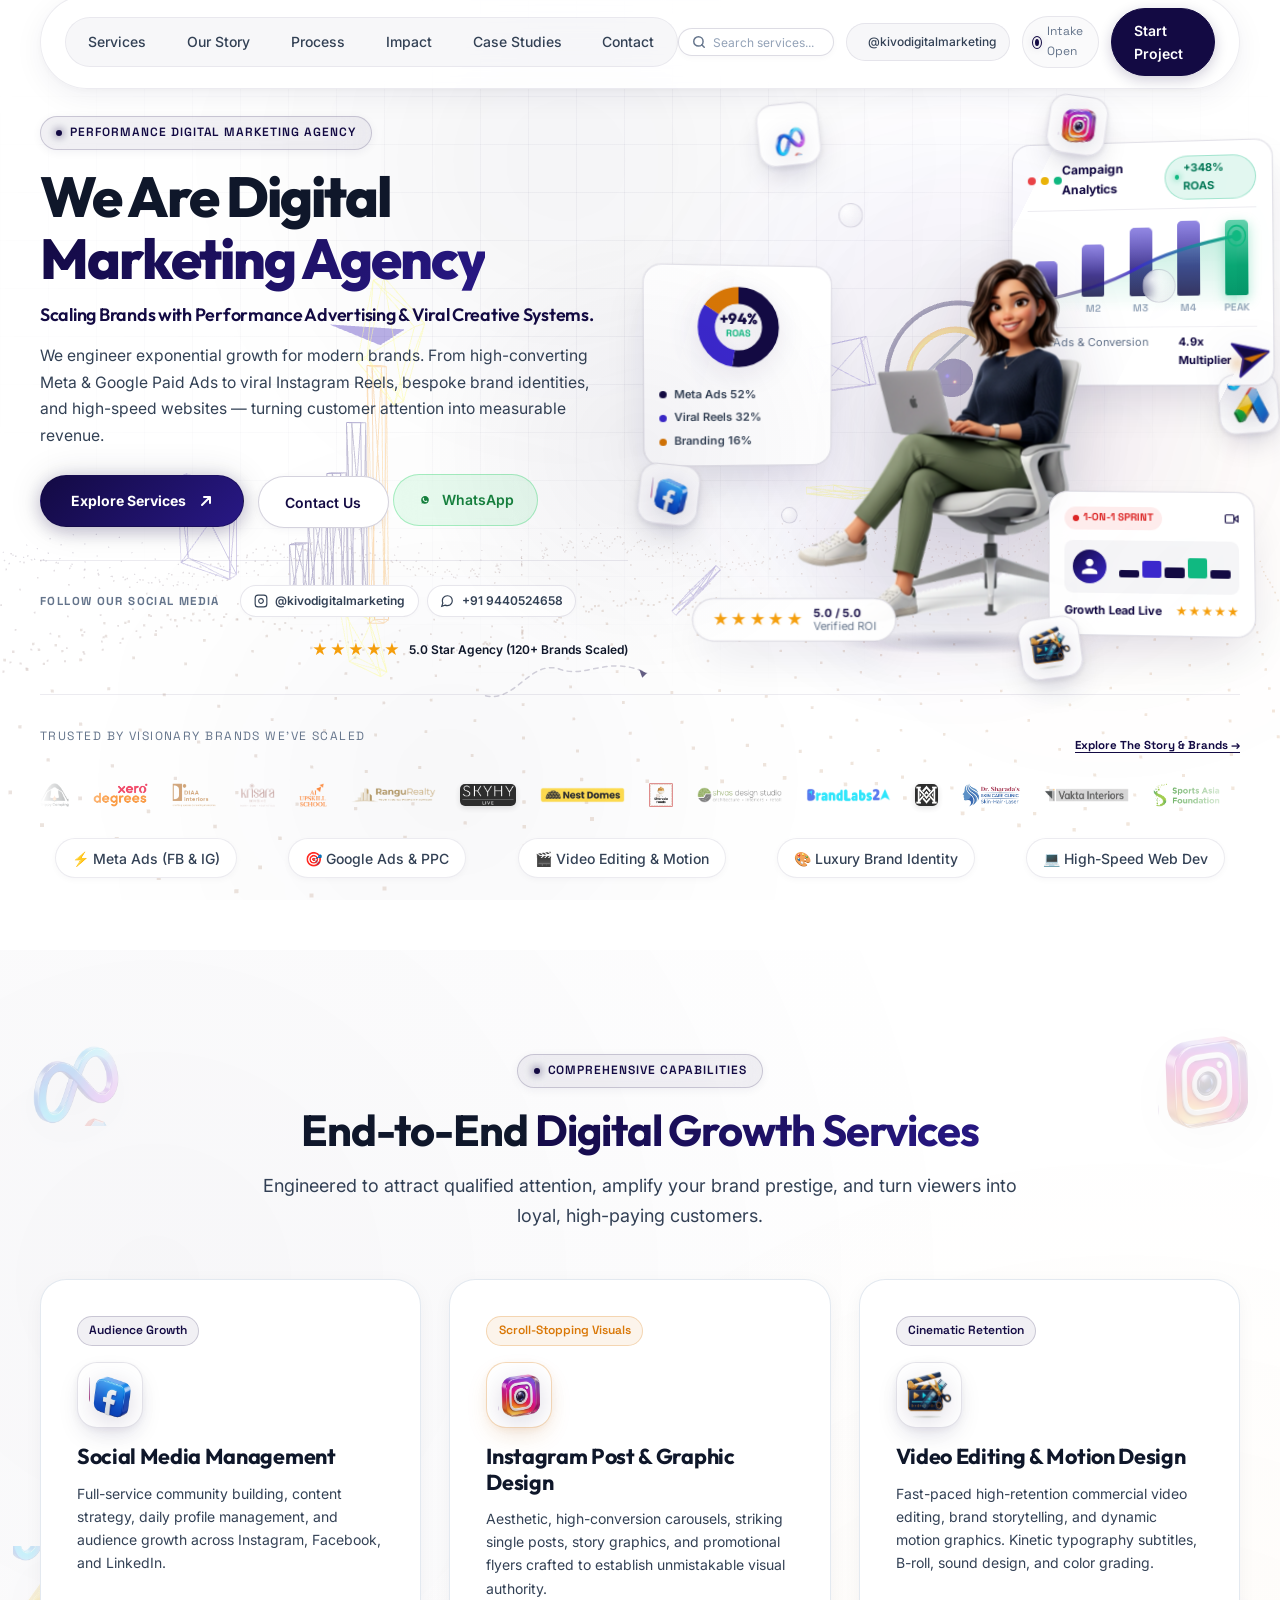
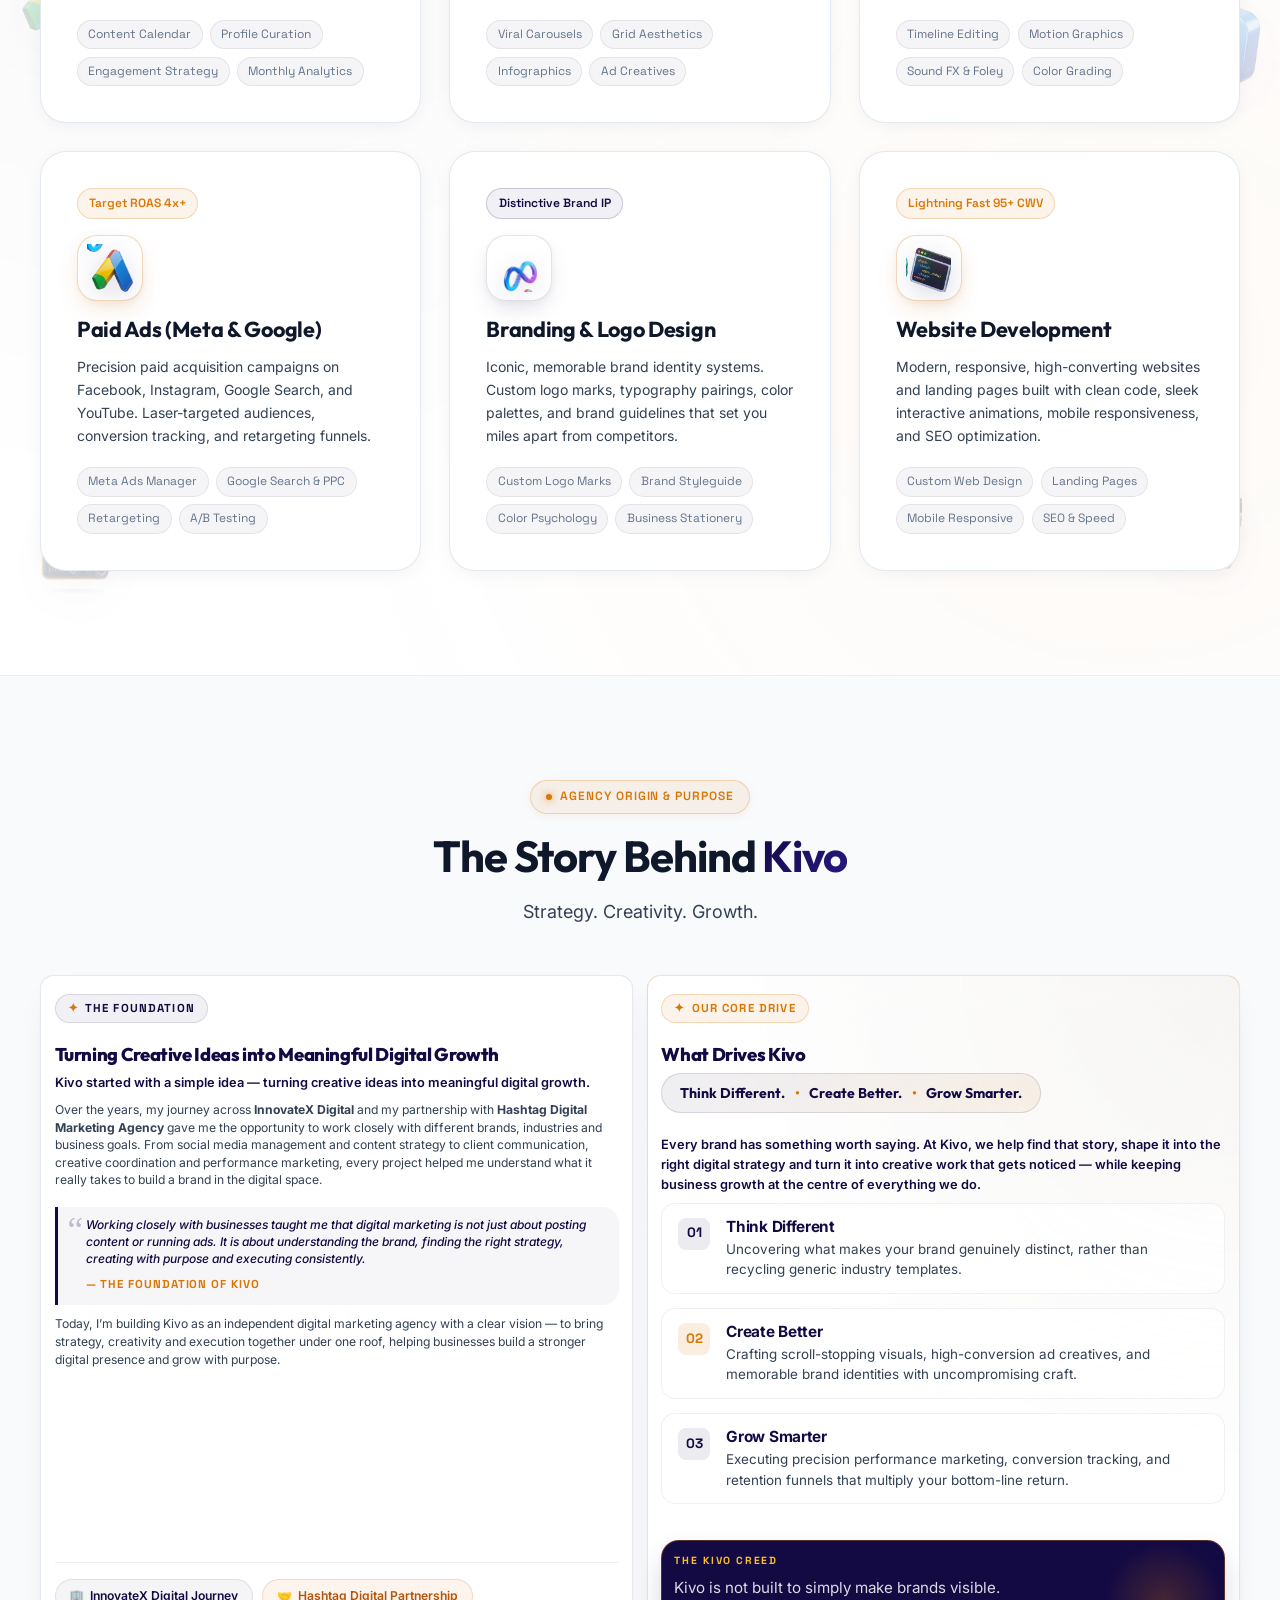
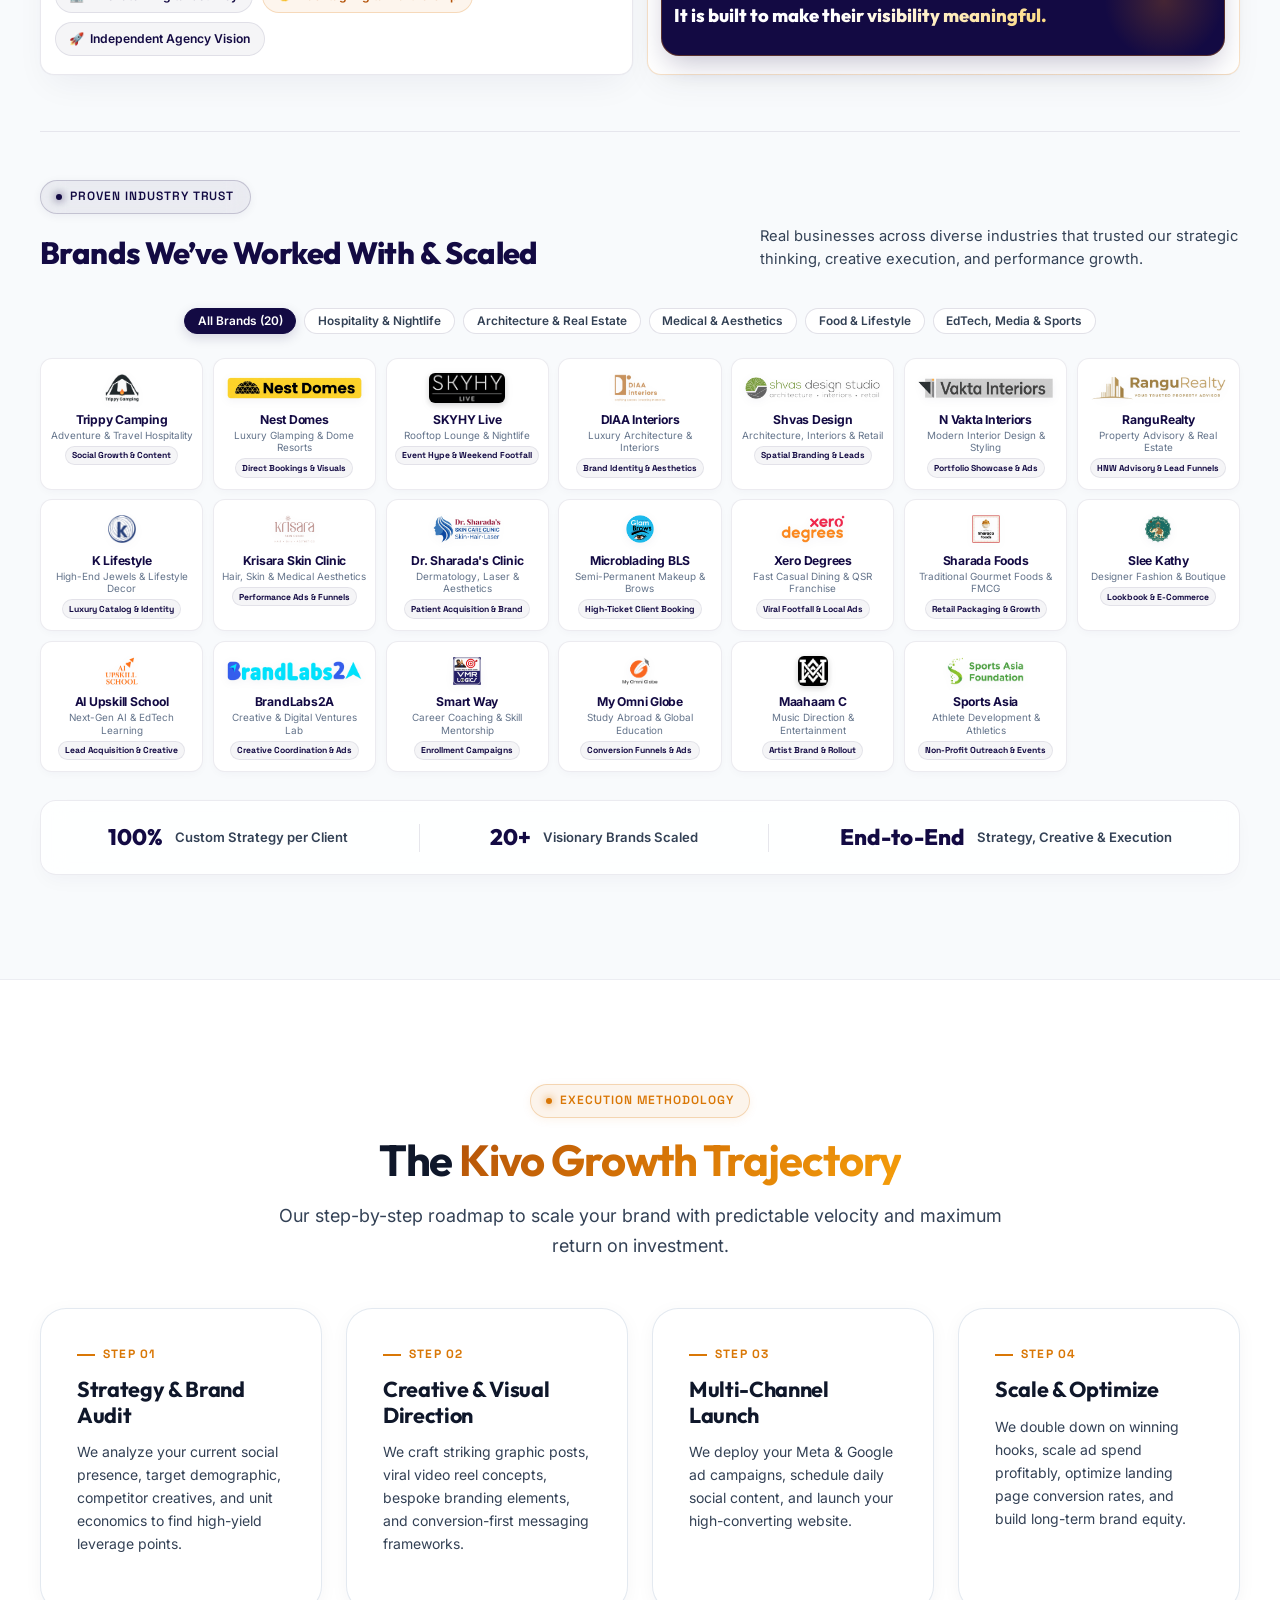
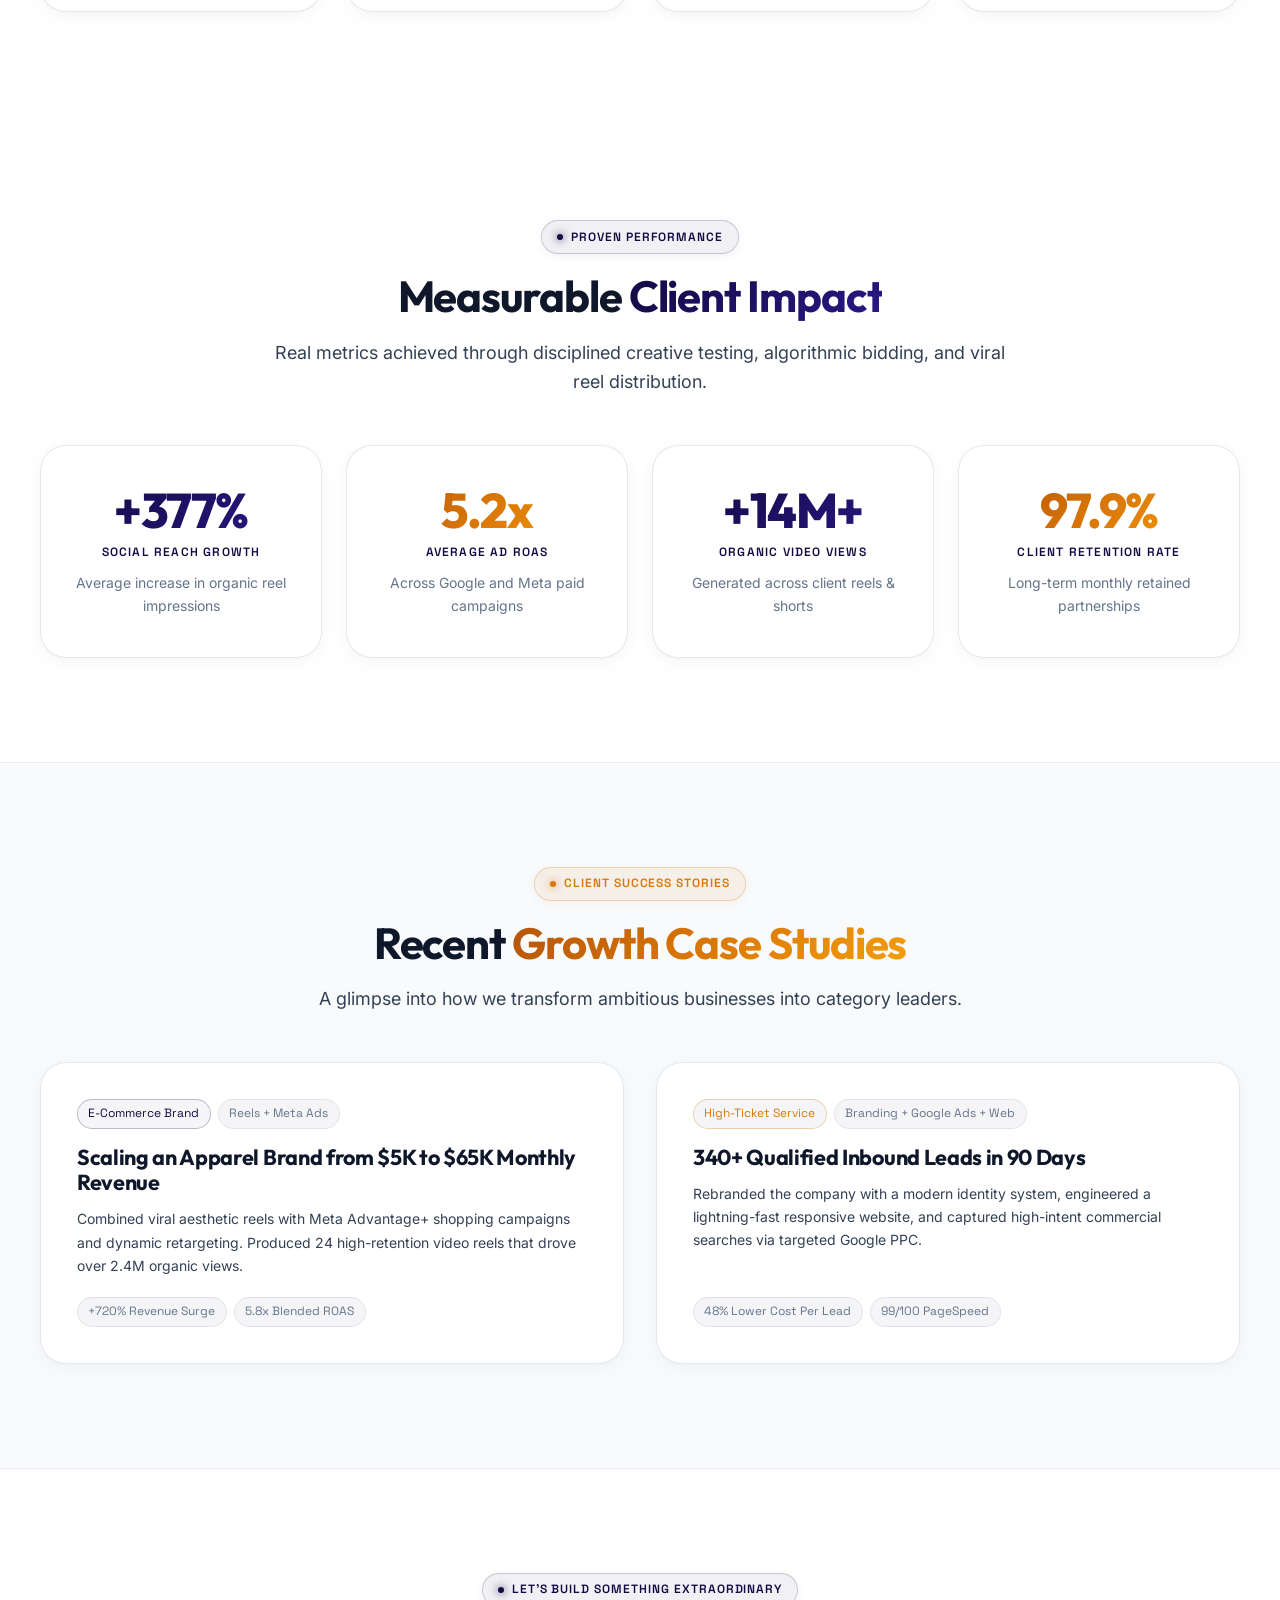
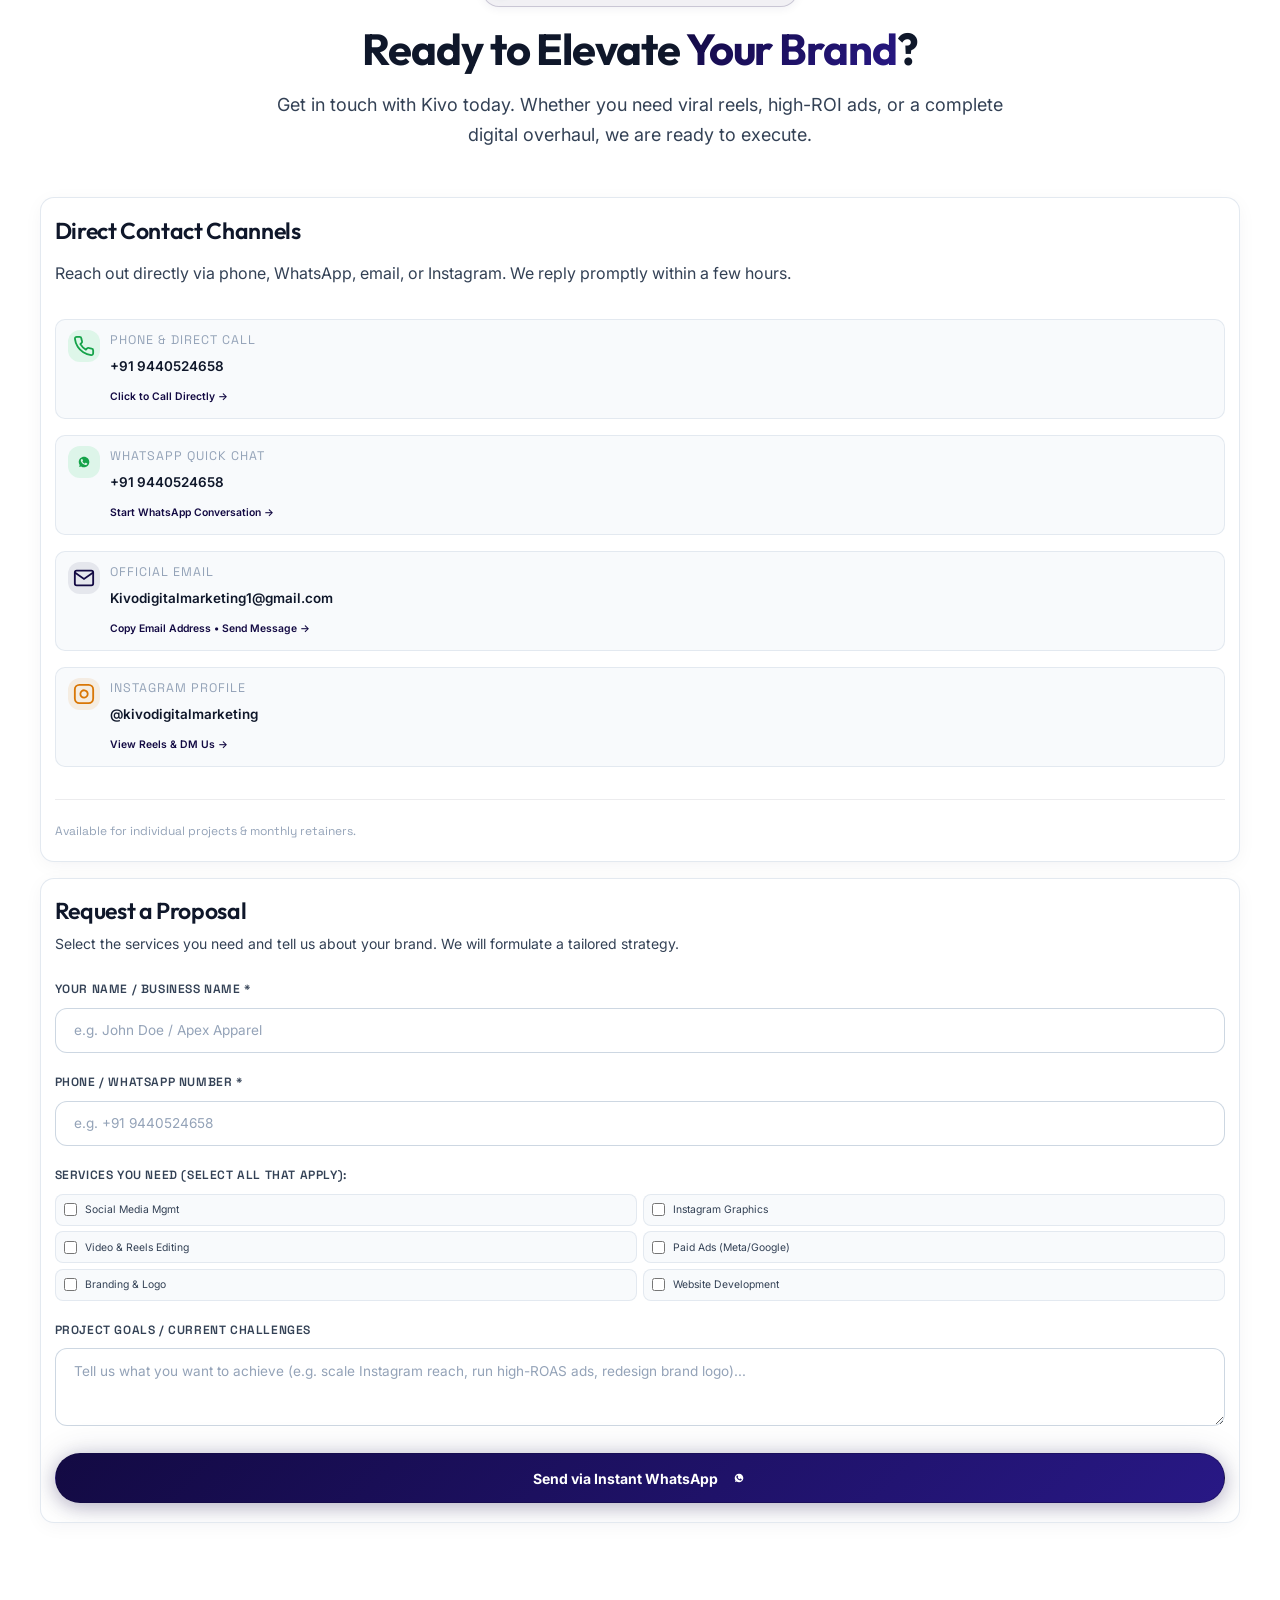
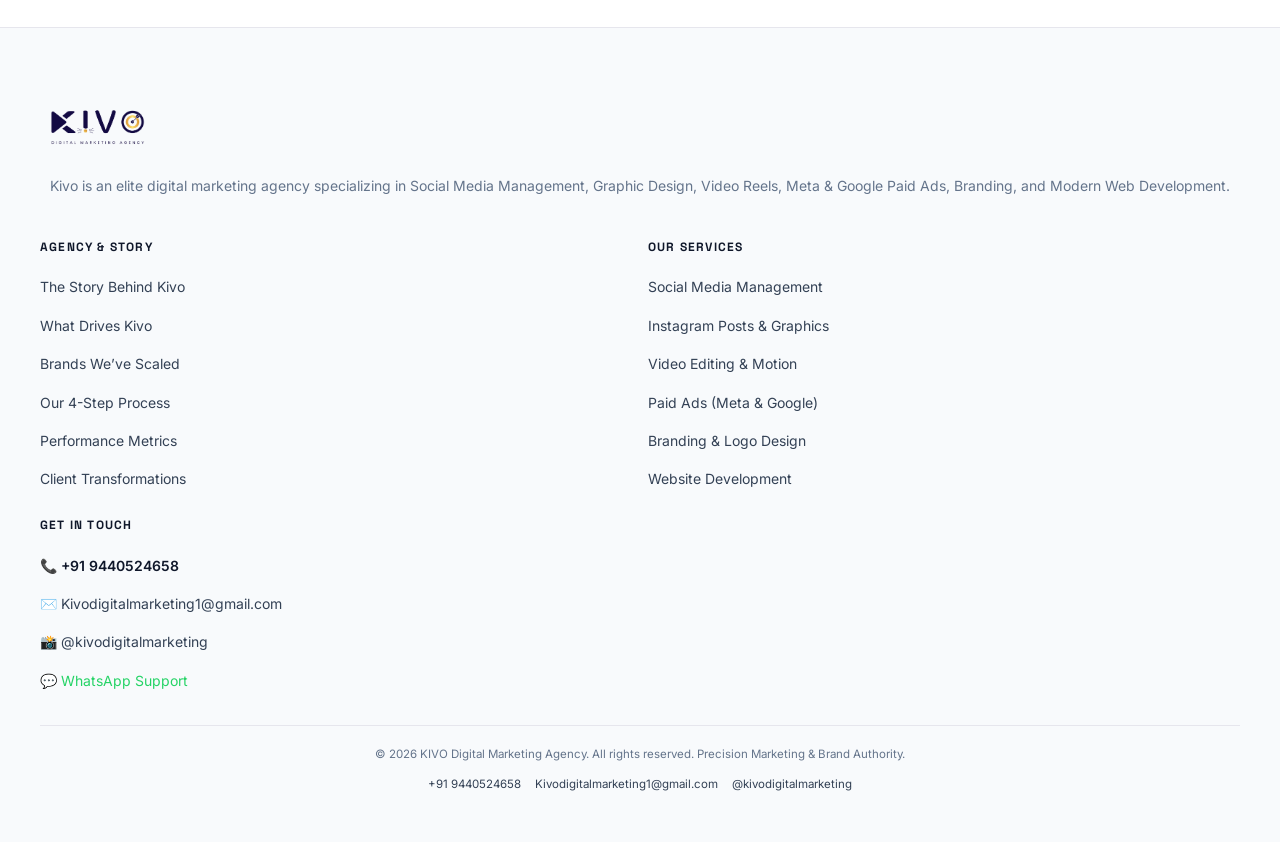
==== index.html @ 72c01d92 "Add files via upload" ====
<!DOCTYPE html>
<html lang="en">
<head>
  <meta charset="UTF-8">
  <meta name="viewport" content="width=device-width, initial-scale=1.0">
  <title>Kivo — Digital Marketing Agency | Paid Ads, Reels, Branding &amp; Web</title>
  
  <!-- SEO & Social Sharing -->
  <meta name="description" content="Kivo is a premier digital marketing agency specializing in Social Media Management, Instagram Posts & Graphic Design, Video Editing & Reels, Paid Ads (Meta & Google), Branding & Logo Design, and Website Development.">
  <meta name="theme-color" content="#ffffff">
  <meta property="og:title" content="Kivo — Digital Marketing Agency">
  <meta property="og:description" content="Scaling brands with viral reels, high-ROI paid ads, bespoke branding, and modern websites.">
  <meta property="og:type" content="website">

  <!-- Google Fonts Preconnect -->
  <link rel="preconnect" href="https://fonts.googleapis.com">
  <link rel="preconnect" href="https://fonts.gstatic.com" crossorigin>
  <link href="https://fonts.googleapis.com/css2?family=Inter:wght@300;400;500;600;700&family=Outfit:wght@500;600;700;800;900&family=Space+Grotesk:wght@500;600;700&display=swap" rel="stylesheet">

  <!-- Stylesheets with Cache Buster -->
  <link rel="stylesheet" href="css/style.css?v=4.0">

  <!-- Mobile Critical Responsive Alignment & Viewport Fit Rules -->
  <style id="mobile-perfect-overrides">
    @media (max-width: 768px) {
      /* 0. STRICT ROOT VIEWPORT FIT - ZERO HORIZONTAL SCROLL OR RIGHT-SIDE VOID */
      html, body {
        width: 100% !important;
        max-width: 100vw !important;
        overflow-x: hidden !important;
        position: relative !important;
        margin: 0 !important;
        padding: 0 !important;
      }

      *, *::before, *::after {
        box-sizing: border-box !important;
      }

      .container {
        width: 100% !important;
        max-width: 100% !important;
        padding-left: 1rem !important;
        padding-right: 1rem !important;
        margin-left: auto !important;
        margin-right: auto !important;
        box-sizing: border-box !important;
      }

      .three-canvas-container,
      .bg-ambient-layer {
        width: 100% !important;
        max-width: 100% !important;
        overflow: hidden !important;
      }

      /* Navigation Header Fit */
      .site-header {
        width: 100% !important;
        max-width: 100% !important;
        padding: 0 0.75rem !important;
      }

      .nav-wrapper {
        width: 100% !important;
        max-width: 100% !important;
      }

      /* 1. Global Section Spacing - Eliminates Long Empty Pages */
      .section-wrapper {
        padding: 2.25rem 0 !important;
        width: 100% !important;
        max-width: 100% !important;
        overflow: hidden !important;
      }
      
      .section-header {
        margin-bottom: 1.25rem !important;
        text-align: center !important;
      }
      
      .section-title {
        font-size: clamp(1.45rem, 5.5vw, 1.85rem) !important;
        line-height: 1.25 !important;
        margin-bottom: 0.35rem !important;
      }
      
      .section-subtitle {
        font-size: 0.82rem !important;
        line-height: 1.45 !important;
        margin-bottom: 0 !important;
      }

      .badge-eyebrow {
        font-size: 0.65rem !important;
        padding: 0.22rem 0.65rem !important;
        margin-bottom: 0.45rem !important;
      }

      /* 2. Hero Section: Symmetrical Centered Alignment */
      .hero-section {
        min-height: auto !important;
        padding: 4.5rem 0 1rem !important;
        width: 100% !important;
        max-width: 100% !important;
        overflow: hidden !important;
      }

      .hero-split-grid {
        grid-template-columns: 1fr !important;
        gap: 0.85rem !important;
        width: 100% !important;
        max-width: 100% !important;
        margin-bottom: 0.65rem !important;
      }

      .hero-content-col {
        text-align: center !important;
        width: 100% !important;
        max-width: 100% !important;
      }

      .hero-title {
        font-size: clamp(1.75rem, 6.2vw, 2.15rem) !important;
        line-height: 1.15 !important;
        margin-bottom: 0.35rem !important;
      }

      .hero-tagline-accent {
        font-size: 0.92rem !important;
        line-height: 1.3 !important;
        margin-bottom: 0.45rem !important;
      }

      .hero-description {
        font-size: 0.8rem !important;
        line-height: 1.45 !important;
        margin: 0 auto 0.85rem !important;
        max-width: 320px !important;
      }

      .hero-cta-group {
        display: flex !important;
        flex-direction: column !important;
        align-items: center !important;
        gap: 0.4rem !important;
        margin-bottom: 0.75rem !important;
        width: 100% !important;
      }

      .btn-primary-luxury {
        width: 100% !important;
        max-width: 275px !important;
        justify-content: center !important;
        padding: 0.65rem 1.1rem !important;
        font-size: 0.8rem !important;
      }

      .hero-cta-group-sub {
        display: flex !important;
        gap: 0.35rem !important;
        width: 100% !important;
        max-width: 275px !important;
        justify-content: center !important;
      }

      .btn-secondary-luxury,
      .btn-whatsapp-pill {
        flex: 1 !important;
        padding: 0.58rem 0.65rem !important;
        font-size: 0.74rem !important;
        justify-content: center !important;
      }

      .hero-social-ticker {
        padding-top: 0.45rem !important;
        gap: 0.35rem !important;
        justify-content: center !important;
        width: 100% !important;
      }

      .ticker-links {
        justify-content: center !important;
        flex-wrap: wrap !important;
        gap: 0.3rem !important;
        width: 100% !important;
      }

      .social-chip {
        padding: 0.2rem 0.55rem !important;
        font-size: 0.66rem !important;
      }

      .ticker-rating {
        margin-left: 0 !important;
        font-size: 0.68rem !important;
        justify-content: center !important;
        width: 100% !important;
      }

      /* 3. HERO VISUAL STAGE: GRAPHS & RATIOS BEAUTIFULLY ACTIVE WITH FACE 100% VISIBLE */
      .hero-visual-col {
        min-height: 380px !important;
        height: 380px !important;
        width: 100% !important;
        max-width: 100% !important;
        position: relative !important;
        display: flex !important;
        align-items: center !important;
        justify-content: center !important;
        overflow: hidden !important; /* Strictly prevents horizontal scroll or overflow */
      }

      .hero-3d-card-stack {
        height: 380px !important;
        width: 100% !important;
        max-width: 345px !important;
        margin: 0 auto !important;
        position: relative !important;
        overflow: hidden !important;
      }

      .stage-ambient-glow {
        inset: 0 !important;
        max-width: 100% !important;
      }

      /* Female Marketer: Front & Center, Elevated z-index, 100% Clear Face & Eyes */
      .marketer-character {
        position: absolute !important;
        bottom: 0px !important;
        left: 50% !important;
        transform: translateX(-50%) !important;
        width: 195px !important;
        max-width: 78% !important;
        z-index: 12 !important;
        display: flex !important;
        flex-direction: column !important;
        align-items: center !important;
        pointer-events: none !important;
      }

      .marketer-img {
        width: 100% !important;
        height: auto !important;
        max-height: 320px !important;
        object-fit: contain !important;
        position: relative !important;
        z-index: 12 !important;
        filter: drop-shadow(0 12px 24px rgba(19, 10, 67, 0.2)) !important;
      }

      .marketer-shadow {
        width: 155px !important;
        height: 16px !important;
        margin-top: -6px !important;
      }

      /* GRAPH RATIO ELEMENT 1: Floating Donut / Pie Chart Widget (Upper-Left above laptop) */
      .floating-pie-widget {
        display: block !important;
        position: absolute !important;
        top: 15px !important;
        left: 2px !important;
        width: 115px !important;
        max-width: 42% !important;
        padding: 0.35rem 0.45rem !important;
        border-radius: 10px !important;
        background: rgba(255, 255, 255, 0.96) !important;
        backdrop-filter: blur(14px) !important;
        -webkit-backdrop-filter: blur(14px) !important;
        border: 1px solid rgba(19, 10, 67, 0.12) !important;
        box-shadow: 0 6px 18px -4px rgba(19, 10, 67, 0.12) !important;
        z-index: 8 !important;
        transform: none !important;
        animation: floatMobilePie 5s ease-in-out infinite 0.8s !important;
      }

      @keyframes floatMobilePie {
        0%, 100% { transform: translateY(0); }
        50% { transform: translateY(-3px); }
      }

      .pie-chart-3d-wrapper {
        width: 48px !important;
        height: 48px !important;
        margin: 0 auto 0.25rem !important;
      }

      .pie-pct {
        font-size: 0.68rem !important;
        font-weight: 800 !important;
      }

      .pie-sub {
        font-size: 0.46rem !important;
        font-weight: 700 !important;
      }

      .pie-legend {
        gap: 0.18rem !important;
        font-size: 0.52rem !important;
      }

      .legend-item {
        gap: 0.25rem !important;
        white-space: nowrap !important;
      }

      .legend-dot {
        width: 4.5px !important;
        height: 4.5px !important;
        flex-shrink: 0 !important;
      }

      /* GRAPH RATIO ELEMENT 2: Campaign Analytics Bar Graph & Trendline (Upper-Right above chair) */
      .analytics-dashboard-window {
        display: block !important;
        position: absolute !important;
        top: 8px !important;
        right: 2px !important;
        width: 136px !important;
        max-width: 48% !important;
        padding: 0.35rem 0.45rem !important;
        border-radius: 10px !important;
        background: rgba(255, 255, 255, 0.96) !important;
        backdrop-filter: blur(14px) !important;
        -webkit-backdrop-filter: blur(14px) !important;
        border: 1px solid rgba(19, 10, 67, 0.12) !important;
        box-shadow: 0 6px 18px -4px rgba(19, 10, 67, 0.12) !important;
        z-index: 8 !important;
        transform: none !important;
        animation: floatMobileDashboard 5s ease-in-out infinite !important;
      }

      @keyframes floatMobileDashboard {
        0%, 100% { transform: translateY(0); }
        50% { transform: translateY(-3px); }
      }

      .dashboard-window-header {
        margin-bottom: 0.3rem !important;
        padding-bottom: 0.2rem !important;
      }

      .window-traffic-dots {
        gap: 3px !important;
      }

      .traffic-dot {
        width: 4.5px !important;
        height: 4.5px !important;
      }

      .dashboard-window-title {
        font-size: 0.58rem !important;
        font-weight: 700 !important;
      }

      .dashboard-live-pill {
        padding: 0.08rem 0.3rem !important;
        font-size: 0.5rem !important;
        gap: 2.5px !important;
      }

      .live-pulse-dot {
        width: 3.5px !important;
        height: 3.5px !important;
      }

      .dashboard-window-body {
        height: 44px !important;
        margin-bottom: 0.2rem !important;
      }

      .growth-trend-svg {
        width: 100% !important;
        height: 100% !important;
      }

      .dashboard-bars-row {
        padding: 0 0.2rem !important;
      }

      .metric-bar-col {
        width: 14px !important;
      }

      .bar-fill {
        border-radius: 3px 3px 1px 1px !important;
      }

      .bar-month {
        font-size: 0.48rem !important;
        margin-top: 2px !important;
      }

      .dashboard-footer-metric {
        font-size: 0.55rem !important;
        padding-top: 0.25rem !important;
      }

      .dashboard-footer-metric .metric-label {
        font-size: 0.52rem !important;
      }

      .dashboard-footer-metric .metric-val {
        font-size: 0.58rem !important;
        font-weight: 700 !important;
      }

      /* GRAPH RATIO ELEMENT 3: 1-on-1 Strategy Sprint Video Call Card (Bottom-Right) */
      .video-call-card {
        display: block !important;
        position: absolute !important;
        bottom: 8px !important;
        right: 2px !important;
        width: 122px !important;
        max-width: 44% !important;
        padding: 0.35rem 0.45rem !important;
        border-radius: 10px !important;
        background: rgba(255, 255, 255, 0.96) !important;
        backdrop-filter: blur(14px) !important;
        -webkit-backdrop-filter: blur(14px) !important;
        border: 1px solid rgba(19, 10, 67, 0.12) !important;
        box-shadow: 0 6px 18px -4px rgba(19, 10, 67, 0.12) !important;
        z-index: 14 !important;
        transform: none !important;
        animation: floatMobileVideo 4.5s ease-in-out infinite 1.2s !important;
      }

      @keyframes floatMobileVideo {
        0%, 100% { transform: translateY(0); }
        50% { transform: translateY(-2.5px); }
      }

      .video-call-top {
        margin-bottom: 0.25rem !important;
      }

      .video-live-badge {
        padding: 0.08rem 0.3rem !important;
        font-size: 0.48rem !important;
      }

      .video-cam-icon svg {
        width: 9px !important;
        height: 9px !important;
      }

      .video-avatar-area {
        gap: 0.3rem !important;
        margin-bottom: 0.25rem !important;
      }

      .video-avatar-ring {
        width: 22px !important;
        height: 22px !important;
      }

      .video-avatar-img svg {
        width: 12px !important;
        height: 12px !important;
      }

      .audio-equalizer-bars {
        height: 13px !important;
        gap: 1.5px !important;
      }

      .eq-bar {
        width: 2px !important;
      }

      .video-call-footer {
        padding-top: 0.2rem !important;
      }

      .video-director-name {
        font-size: 0.5rem !important;
        font-weight: 700 !important;
      }

      .video-rating {
        font-size: 0.48rem !important;
      }

      /* GRAPH RATIO ELEMENT 4: Floating 5-Star Social Proof Review Pill (Bottom-Left) */
      .rating-stars-pill {
        display: flex !important;
        position: absolute !important;
        bottom: 8px !important;
        left: 2px !important;
        width: auto !important;
        max-width: 48% !important;
        padding: 0.28rem 0.48rem !important;
        border-radius: 999px !important;
        background: rgba(255, 255, 255, 0.96) !important;
        backdrop-filter: blur(14px) !important;
        -webkit-backdrop-filter: blur(14px) !important;
        border: 1px solid rgba(19, 10, 67, 0.12) !important;
        box-shadow: 0 6px 18px -4px rgba(19, 10, 67, 0.12) !important;
        z-index: 14 !important;
        transform: none !important;
        gap: 0.3rem !important;
        animation: floatMobileStars 4.5s ease-in-out infinite 0.4s !important;
      }

      @keyframes floatMobileStars {
        0%, 100% { transform: translateY(0); }
        50% { transform: translateY(-3px); }
      }

      .stars-cluster {
        gap: 1px !important;
      }

      .star-icon {
        font-size: 0.72rem !important;
      }

      .rating-text {
        font-size: 0.55rem !important;
        line-height: 1.1 !important;
      }

      .rating-text strong {
        font-size: 0.6rem !important;
      }

      /* Hide unused dummy and bleed elements */
      .hero-mobile-badge-roi,
      .hero-mobile-badge-growth,
      .paper-plane-flight,
      .hero-curled-arrow-wrapper,
      .bubble-particle,
      .cursor-spotlight {
        display: none !important;
      }

      /* Floating 3D Corner Icons kept strictly inside the stage width */
      .hero-3d-service-icon.icon-meta {
        top: 6px !important;
        left: 4px !important;
        transform: scale(0.6) !important;
        z-index: 5 !important;
      }

      .hero-3d-service-icon.icon-instagram {
        top: 6px !important;
        right: 4px !important;
        transform: scale(0.6) !important;
        z-index: 5 !important;
      }

      .hero-3d-service-icon.icon-google {
        top: 170px !important;
        right: 2px !important;
        transform: scale(0.55) !important;
        z-index: 5 !important;
      }

      .hero-3d-service-icon.icon-facebook {
        top: 155px !important;
        left: 2px !important;
        transform: scale(0.55) !important;
        z-index: 5 !important;
      }

      .hero-3d-service-icon.icon-editing {
        display: none !important;
      }

      /* Hero Proof & Client Logos Row Fit */
      .hero-proof {
        width: 100% !important;
        max-width: 100% !important;
        box-sizing: border-box !important;
      }

      .hero-proof-header {
        flex-direction: column !important;
        align-items: center !important;
        text-align: center !important;
        gap: 0.35rem !important;
      }

      .hero-logos-marquee-wrapper {
        padding: 0.15rem 0 !important;
        margin-top: 0.35rem !important;
        width: 100% !important;
        max-width: 100% !important;
      }

      .hero-logos-marquee-track {
        gap: 0.75rem !important;
        animation-duration: 28s !important;
      }

      .hero-client-logo-item {
        height: 20px !important;
      }

      .hero-client-logo-item img {
        max-width: 58px !important;
        max-height: 16px !important;
        height: auto !important;
        object-fit: contain !important;
      }

      .hero-client-logo-item img.monogram-badge,
      .hero-client-logo-item img.dark-badge {
        border-radius: 3px !important;
        max-height: 15px !important;
      }

      .hero-logos-grid {
        display: flex !important;
        flex-wrap: wrap !important;
        justify-content: center !important;
        align-items: center !important;
        gap: 0.35rem !important;
        width: 100% !important;
        max-width: 100% !important;
      }

      .channel-proof-pill {
        font-size: 0.65rem !important;
        padding: 0.25rem 0.55rem !important;
      }

      /* 4. SERVICES SECTION: SMALL & TOGETHER (2-COLUMN COMPACT GRID) */
      #services .cards-grid-3 {
        display: grid !important;
        grid-template-columns: repeat(2, 1fr) !important;
        gap: 0.55rem !important;
        width: 100% !important;
        box-sizing: border-box !important;
      }

      #services .glass-card {
        padding: 0.75rem 0.6rem !important;
        border-radius: 14px !important;
        display: flex !important;
        flex-direction: column !important;
        justify-content: space-between !important;
        box-shadow: 0 3px 12px rgba(19, 10, 67, 0.04) !important;
        border: 1px solid rgba(19, 10, 67, 0.08) !important;
        width: 100% !important;
        box-sizing: border-box !important;
      }

      #services .service-metric-badge {
        font-size: 0.58rem !important;
        padding: 0.12rem 0.35rem !important;
        margin-bottom: 0.35rem !important;
        border-radius: 999px !important;
        white-space: nowrap !important;
        overflow: hidden !important;
        text-overflow: ellipsis !important;
        max-width: 100% !important;
        font-weight: 700 !important;
      }

      #services .card-icon-wrapper.icon-3d {
        width: 32px !important;
        height: 32px !important;
        padding: 4px !important;
        margin-bottom: 0.4rem !important;
        border-radius: 8px !important;
      }

      #services .service-3d-icon-img {
        width: 24px !important;
        height: 24px !important;
      }

      #services .card-title {
        font-size: 0.85rem !important;
        font-weight: 700 !important;
        line-height: 1.2 !important;
        margin-bottom: 0.3rem !important;
        color: #130a43 !important;
      }

      #services .card-description {
        font-size: 0.7rem !important;
        line-height: 1.35 !important;
        color: var(--text-muted) !important;
        margin-bottom: 0.4rem !important;
        display: -webkit-box !important;
        -webkit-line-clamp: 2 !important;
        -webkit-box-orient: vertical !important;
        overflow: hidden !important;
      }

      #services .card-tags {
        display: flex !important;
        flex-wrap: wrap !important;
        gap: 0.2rem !important;
        margin-top: auto !important;
      }

      #services .card-tag {
        font-size: 0.56rem !important;
        padding: 0.1rem 0.3rem !important;
        border-radius: 3px !important;
        white-space: nowrap !important;
      }

      #services .card-tag:nth-child(n+3) {
        display: none !important;
      }

      /* 5. PROCESS SECTION: 2x2 GRID (SMALL & TOGETHER) */
      #process .cards-grid-4 {
        display: grid !important;
        grid-template-columns: repeat(2, 1fr) !important;
        gap: 0.55rem !important;
        width: 100% !important;
        box-sizing: border-box !important;
      }

      #process .glass-card {
        padding: 0.75rem 0.6rem !important;
        border-radius: 14px !important;
        width: 100% !important;
        box-sizing: border-box !important;
      }

      #process .process-step-num {
        font-size: 0.62rem !important;
        margin-bottom: 0.25rem !important;
        gap: 0.35rem !important;
      }

      #process .process-step-num::before {
        width: 10px !important;
      }

      #process .card-title {
        font-size: 0.85rem !important;
        line-height: 1.2 !important;
        margin-bottom: 0.25rem !important;
      }

      #process .card-description {
        font-size: 0.7rem !important;
        line-height: 1.35 !important;
        display: -webkit-box !important;
        -webkit-line-clamp: 2 !important;
        -webkit-box-orient: vertical !important;
        overflow: hidden !important;
        margin-bottom: 0 !important;
      }

      /* 6. IMPACT SECTION: 2x2 STAT MATRIX (SMALL & TOGETHER) */
      #impact .cards-grid-4 {
        display: grid !important;
        grid-template-columns: repeat(2, 1fr) !important;
        gap: 0.55rem !important;
        width: 100% !important;
        box-sizing: border-box !important;
      }

      #impact .stat-card {
        padding: 0.85rem 0.55rem !important;
        text-align: center !important;
        border-radius: 14px !important;
        width: 100% !important;
        box-sizing: border-box !important;
      }

      #impact .stat-number {
        font-size: 1.55rem !important;
        font-weight: 800 !important;
        margin-bottom: 0.15rem !important;
      }

      #impact .stat-label {
        font-size: 0.72rem !important;
        font-weight: 700 !important;
      }

      #impact .stat-caption {
        font-size: 0.62rem !important;
        line-height: 1.25 !important;
        margin-top: 0.15rem !important;
      }

      /* 6b. CASE STUDIES FIT */
      #case-studies .cards-grid-2 {
        display: grid !important;
        grid-template-columns: 1fr !important;
        gap: 0.75rem !important;
        width: 100% !important;
        box-sizing: border-box !important;
      }

      #case-studies .glass-card {
        padding: 1rem 0.85rem !important;
        width: 100% !important;
        box-sizing: border-box !important;
      }

      /* 7. CLIENT BRANDS: 2-COLUMN PERFECT COMPACT GRID (100% COMPLETE, ZERO CUT-OFF) */
      .client-brands-grid {
        display: grid !important;
        grid-template-columns: repeat(2, minmax(0, 1fr)) !important;
        gap: 0.45rem !important;
        margin-bottom: 1.25rem !important;
        width: 100% !important;
        box-sizing: border-box !important;
      }

      /* Filter Pills on Mobile: Horizontal smooth touch scroll */
      .client-filter-pills {
        display: flex !important;
        flex-wrap: nowrap !important;
        overflow-x: auto !important;
        justify-content: flex-start !important;
        gap: 0.35rem !important;
        padding: 0.2rem 0.15rem 0.5rem 0.15rem !important;
        margin-bottom: 0.75rem !important;
        scrollbar-width: none !important;
        -webkit-overflow-scrolling: touch !important;
        width: 100% !important;
        box-sizing: border-box !important;
      }
      .client-filter-pills::-webkit-scrollbar {
        display: none !important;
      }

      .client-filter-btn {
        white-space: nowrap !important;
        font-size: 0.65rem !important;
        padding: 0.22rem 0.6rem !important;
        flex-shrink: 0 !important;
        border-radius: 999px !important;
      }

      .client-brand-card {
        flex: unset !important;
        min-width: 0 !important;
        width: 100% !important;
        max-width: 100% !important;
        box-sizing: border-box !important;
        padding: 0.55rem 0.4rem !important;
        border-radius: 12px !important;
        text-align: center !important;
        display: flex !important;
        flex-direction: column !important;
        align-items: center !important;
        justify-content: center !important;
        min-height: 58px !important;
        box-shadow: 0 2px 8px rgba(19, 10, 67, 0.04) !important;
        overflow: hidden !important;
      }

      .client-logo-box {
        width: 100% !important;
        height: 28px !important;
        display: flex !important;
        align-items: center !important;
        justify-content: center !important;
        margin-bottom: 0.2rem !important;
        padding: 0 !important;
      }

      .client-logo-img {
        max-height: 24px !important;
        max-width: 82px !important;
        width: auto !important;
        height: auto !important;
        object-fit: contain !important;
      }

      .client-logo-img.monogram-badge,
      .client-logo-img.dark-badge {
        border-radius: 4px !important;
        max-height: 22px !important;
      }

      .client-card-info {
        width: 100% !important;
        display: flex !important;
        flex-direction: column !important;
        align-items: center !important;
        overflow: hidden !important;
      }

      .client-brand-name {
        font-size: 0.72rem !important;
        font-weight: 700 !important;
        color: #130a43 !important;
        margin-bottom: 0.08rem !important;
        white-space: nowrap !important;
        overflow: hidden !important;
        text-overflow: ellipsis !important;
        width: 100% !important;
        line-height: 1.2 !important;
      }

      .client-industry-tag {
        font-size: 0.56rem !important;
        color: var(--text-muted) !important;
        line-height: 1.15 !important;
        margin-bottom: 0 !important;
        white-space: nowrap !important;
        overflow: hidden !important;
        text-overflow: ellipsis !important;
        width: 100% !important;
      }

      .client-deliverable-pill {
        display: none !important;
      }

      .clients-footer-banner {
        display: grid !important;
        grid-template-columns: repeat(3, 1fr) !important;
        gap: 0.35rem !important;
        padding: 0.55rem 0.25rem !important;
        width: 100% !important;
        box-sizing: border-box !important;
      }

      .clients-header-row {
        flex-direction: column !important;
        align-items: center !important;
        text-align: center !important;
        gap: 0.25rem !important;
        margin-bottom: 0.5rem !important;
      }

      .clients-subheading {
        font-size: 1.15rem !important;
        line-height: 1.25 !important;
        margin-bottom: 0.2rem !important;
      }

      .clients-subtext {
        font-size: 0.72rem !important;
        line-height: 1.35 !important;
        margin-bottom: 0.5rem !important;
        max-width: 320px !important;
        margin-left: auto !important;
        margin-right: auto !important;
      }
      }

      /* 8. STORY SECTION COMPACT */
      .story-split-grid {
        gap: 0.85rem !important;
        width: 100% !important;
      }

      .story-glass-card {
        padding: 1.15rem 0.85rem !important;
        border-radius: 14px !important;
        width: 100% !important;
        box-sizing: border-box !important;
      }

      .story-col-title {
        font-size: 1.15rem !important;
        margin-bottom: 0.45rem !important;
      }

      .story-lead-p {
        font-size: 0.8rem !important;
        margin-bottom: 0.45rem !important;
      }

      .story-body-p,
      .story-conclusion-p {
        font-size: 0.76rem !important;
        line-height: 1.45 !important;
        margin-bottom: 0.45rem !important;
      }

      .story-insight-quote-box {
        padding: 0.65rem 0.75rem !important;
        margin: 0.65rem 0 !important;
        width: 100% !important;
        box-sizing: border-box !important;
      }

      .insight-quote-text {
        font-size: 0.75rem !important;
        line-height: 1.4 !important;
      }

      .story-manifesto-box {
        padding: 0.65rem 0.75rem !important;
        margin-top: 0.65rem !important;
        width: 100% !important;
        box-sizing: border-box !important;
      }

      /* 9. CONTACT SECTION & FORMS */
      .contact-hub-grid {
        grid-template-columns: 1fr !important;
        gap: 1rem !important;
        width: 100% !important;
      }

      .contact-channels-card,
      .consultation-form-card,
      .contact-form-card {
        padding: 1.15rem 0.85rem !important;
        border-radius: 14px !important;
        width: 100% !important;
        box-sizing: border-box !important;
      }

      .contact-channel-item {
        padding: 0.65rem 0.75rem !important;
        gap: 0.65rem !important;
        border-radius: 10px !important;
        width: 100% !important;
        box-sizing: border-box !important;
      }

      .contact-channel-icon {
        width: 32px !important;
        height: 32px !important;
        flex-shrink: 0 !important;
      }

      .contact-channel-title {
        font-size: 0.78rem !important;
      }

      .contact-channel-value {
        font-size: 0.84rem !important;
        word-break: break-all !important;
        overflow-wrap: anywhere !important;
      }

      .contact-channel-action {
        font-size: 0.65rem !important;
        word-break: break-word !important;
      }

      .services-checkbox-grid {
        grid-template-columns: repeat(2, 1fr) !important;
        gap: 0.35rem !important;
        width: 100% !important;
      }

      .service-checkbox-label {
        padding: 0.4rem 0.5rem !important;
        font-size: 0.65rem !important;
        box-sizing: border-box !important;
      }

      .form-input,
      .form-textarea {
        width: 100% !important;
        box-sizing: border-box !important;
        font-size: 0.85rem !important;
      }

      /* 10. FOOTER EDGE-TO-EDGE FIT */
      .site-footer {
        width: 100% !important;
        max-width: 100% !important;
        overflow: hidden !important;
      }

      .footer-top {
        display: flex !important;
        flex-direction: column !important;
        align-items: center !important;
        text-align: center !important;
        gap: 1.5rem !important;
        margin-bottom: 2rem !important;
        width: 100% !important;
      }

      .footer-brand {
        max-width: 100% !important;
      }

      .footer-links-group {
        display: grid !important;
        grid-template-columns: repeat(2, 1fr) !important;
        gap: 1.5rem 1rem !important;
        width: 100% !important;
        text-align: left !important;
      }

      .footer-links-group > div:last-child {
        grid-column: span 2 !important;
      }

      .footer-bottom {
        display: flex !important;
        flex-direction: column !important;
        align-items: center !important;
        text-align: center !important;
        gap: 0.75rem !important;
        padding-top: 1.25rem !important;
        width: 100% !important;
      }

      .footer-bottom-copy {
        text-align: center !important;
        width: 100% !important;
        font-size: 0.72rem !important;
        line-height: 1.45 !important;
        word-break: break-word !important;
      }

      .footer-bottom-links {
        display: flex !important;
        flex-wrap: wrap !important;
        justify-content: center !important;
        align-items: center !important;
        gap: 0.45rem 0.85rem !important;
        width: 100% !important;
        font-size: 0.72rem !important;
        word-break: break-all !important;
      }

      /* Three.js Background Opacity on Mobile */
      #marketing-3d-canvas {
        max-width: 100% !important;
        opacity: 0.35 !important;
      }
    }
  </style>
</head>
<body>

  <!-- 3D WebGL Holographic Marketing Environment -->
  <div class="three-canvas-container" id="three-bg-container" aria-hidden="true">
    <canvas id="marketing-3d-canvas"></canvas>
  </div>

  <!-- Ambient Light Orbs & Grid Canvas -->
  <div class="bg-ambient-layer" aria-hidden="true">
    <div class="bg-grid-pattern"></div>
    <div class="glow-orb glow-orb-teal"></div>
    <div class="glow-orb glow-orb-gold"></div>
    <div class="glow-orb glow-orb-bottom"></div>
  </div>

  <!-- Sticky Luxury Header & Navigation -->
  <header class="site-header" id="site-header" role="banner">
    <div class="nav-wrapper">
      
      <!-- Official Brand Logo -->
      <a href="#" class="brand-logo" id="brand-logo" aria-label="Kivo Digital Marketing Agency Homepage">
        <img src="assets/kivo-logo-light.png" alt="Kivo Digital Marketing Agency" class="brand-logo-img">
      </a>

      <!-- Desktop Navigation Links -->
      <nav class="nav-navigation" id="desktop-nav" aria-label="Main Navigation">
        <ul class="nav-links">
          <li class="nav-item">
            <a href="#services" class="nav-link" id="nav-services">Services</a>
          </li>
          <li class="nav-item">
            <a href="#story" class="nav-link" id="nav-story">Our Story</a>
          </li>
          <li class="nav-item">
            <a href="#process" class="nav-link" id="nav-process">Process</a>
          </li>
          <li class="nav-item">
            <a href="#impact" class="nav-link" id="nav-impact">Impact</a>
          </li>
          <li class="nav-item">
            <a href="#case-studies" class="nav-link" id="nav-case-studies">Case Studies</a>
          </li>
          <li class="nav-item">
            <a href="#contact" class="nav-link" id="nav-contact">Contact</a>
          </li>
        </ul>
      </nav>

      <!-- Navigation Actions -->
      <div class="nav-actions">
        <!-- Interactive Service Quick Search Bar (from Reference Banner Design) -->
        <div class="header-search-bar" id="header-search-container" role="search">
          <svg class="search-icon" width="14" height="14" viewBox="0 0 24 24" fill="none" stroke="currentColor" stroke-width="2.5" stroke-linecap="round" stroke-linejoin="round">
            <circle cx="11" cy="11" r="8"></circle>
            <line x1="21" y1="21" x2="16.65" y2="16.65"></line>
          </svg>
          <input type="text" id="service-search-input" placeholder="Search services..." autocomplete="off" aria-label="Search digital marketing services">
          <div class="search-dropdown-menu" id="search-dropdown-menu" hidden>
            <a href="#services" class="search-dropdown-item" data-search="social media management"><span>📱 Social Media Management</span></a>
            <a href="#services" class="search-dropdown-item" data-search="instagram post graphic design"><span>🎨 Instagram Posts &amp; Graphics</span></a>
            <a href="#services" class="search-dropdown-item" data-search="video editing reels shorts"><span>🎬 Video Editing &amp; Reels</span></a>
            <a href="#services" class="search-dropdown-item" data-search="paid ads meta google ppc"><span>⚡ Paid Ads (Meta &amp; Google)</span></a>
            <a href="#services" class="search-dropdown-item" data-search="branding logo identity"><span>💎 Branding &amp; Logo Design</span></a>
            <a href="#services" class="search-dropdown-item" data-search="website development web"><span>💻 Website Development</span></a>
          </div>
        </div>

        <!-- Direct Instagram Profile Quick Pill -->
        <a href="https://instagram.com/kivodigitalmarketing" target="_blank" rel="noopener noreferrer" class="header-instagram-pill" title="Follow Kivo on Instagram">
          <svg width="15" height="15" viewBox="0 0 24 24" fill="none" stroke="currentColor" stroke-width="2" stroke-linecap="round" stroke-linejoin="round">
            <rect x="2" y="2" width="20" height="20" rx="5" ry="5"></rect>
            <path d="M16 11.37A4 4 0 1 1 12.63 8 4 4 0 0 1 16 11.37z"></path>
            <line x1="17.5" y1="6.5" x2="17.51" y2="6.5"></line>
          </svg>
          <span>@kivodigitalmarketing</span>
        </a>

        <!-- Live Status Indicator -->
        <div class="status-pill" title="Current Agency Capacity">
          <span class="status-indicator-dot"></span>
          <span>Intake Open</span>
        </div>

        <!-- Primary CTA Button -->
        <a href="#contact" class="btn-cta" id="nav-cta-btn">
          <span>Start Project</span>
          <svg class="btn-arrow-icon" viewBox="0 0 16 16" fill="none" xmlns="http://www.w3.org/2000/svg">
            <path d="M4 12L12 4M12 4H6M12 4V10" stroke="currentColor" stroke-width="2" stroke-linecap="round" stroke-linejoin="round"/>
          </svg>
        </a>

        <!-- Mobile Menu Toggle Button -->
        <button class="mobile-toggle" id="mobile-toggle-btn" aria-label="Toggle mobile menu" aria-expanded="false" aria-controls="mobile-drawer">
          <span class="hamburger-line"></span>
          <span class="hamburger-line"></span>
        </button>
      </div>

    </div>
  </header>

  <!-- Mobile Fullscreen Glass Drawer -->
  <div class="mobile-drawer" id="mobile-drawer" role="dialog" aria-modal="true" aria-label="Mobile Navigation Menu">
    <div class="mobile-drawer-top">
      <div class="badge-eyebrow gold">
        <span class="badge-dot"></span>
        Kivo Digital Marketing
      </div>
      <nav class="mobile-drawer-nav">
        <a href="#services" class="mobile-nav-link" id="mobile-nav-services">
          <span>Services</span>
          <span class="link-num">01</span>
        </a>
        <a href="#story" class="mobile-nav-link" id="mobile-nav-story">
          <span>Our Story</span>
          <span class="link-num">02</span>
        </a>
        <a href="#process" class="mobile-nav-link" id="mobile-nav-process">
          <span>Process</span>
          <span class="link-num">03</span>
        </a>
        <a href="#impact" class="mobile-nav-link" id="mobile-nav-impact">
          <span>Impact</span>
          <span class="link-num">04</span>
        </a>
        <a href="#case-studies" class="mobile-nav-link" id="mobile-nav-case-studies">
          <span>Case Studies</span>
          <span class="link-num">05</span>
        </a>
        <a href="#contact" class="mobile-nav-link" id="mobile-nav-contact">
          <span>Contact</span>
          <span class="link-num">06</span>
        </a>
      </nav>
    </div>

    <div class="mobile-drawer-footer">
      <div class="mobile-contact-details">
        <a href="tel:+919440524658" class="mobile-contact-item">
          <svg width="16" height="16" viewBox="0 0 24 24" fill="none" stroke="currentColor" stroke-width="2"><path d="M22 16.92v3a2 2 0 0 1-2.18 2 19.79 19.79 0 0 1-8.63-3.07 19.5 19.5 0 0 1-6-6 19.79 19.79 0 0 1-3.07-8.67A2 2 0 0 1 4.11 2h3a2 2 0 0 1 2 1.72 12.84 12.84 0 0 0 .7 2.81 2 2 0 0 1-.45 2.11L8.09 9.91a16 16 0 0 0 6 6l1.27-1.27a2 2 0 0 1 2.11-.45 12.84 12.84 0 0 0 2.81.7A2 2 0 0 1 22 16.92z"></path></svg>
          <span>+91 9440524658</span>
        </a>
        <a href="mailto:Kivodigitalmarketing1@gmail.com" class="mobile-contact-item">
          <svg width="16" height="16" viewBox="0 0 24 24" fill="none" stroke="currentColor" stroke-width="2"><path d="M4 4h16c1.1 0 2 .9 2 2v12c0 1.1-.9 2-2 2H4c-1.1 0-2-.9-2-2V6c0-1.1.9-2 2-2z"></path><polyline points="22,6 12,13 2,6"></polyline></svg>
          <span>Kivodigitalmarketing1@gmail.com</span>
        </a>
        <a href="https://instagram.com/kivodigitalmarketing" target="_blank" rel="noopener noreferrer" class="mobile-contact-item">
          <svg width="16" height="16" viewBox="0 0 24 24" fill="none" stroke="currentColor" stroke-width="2"><rect x="2" y="2" width="20" height="20" rx="5" ry="5"></rect><path d="M16 11.37A4 4 0 1 1 12.63 8 4 4 0 0 1 16 11.37z"></path><line x1="17.5" y1="6.5" x2="17.51" y2="6.5"></line></svg>
          <span>@kivodigitalmarketing</span>
        </a>
      </div>

      <a href="#contact" class="btn-cta" style="width: 100%; text-align: center;">
        <span>Book Strategy Call</span>
        <svg class="btn-arrow-icon" viewBox="0 0 16 16" fill="none">
          <path d="M4 12L12 4M12 4H6M12 4V10" stroke="currentColor" stroke-width="2" stroke-linecap="round" stroke-linejoin="round"/>
        </svg>
      </a>
    </div>
  </div>

  <!-- Main Content Wrapper -->
  <main id="main-content">

    <!-- HERO SECTION (Split-Grid with 3D Motion Animated Marketing Stage) -->
    <section class="hero-section" id="hero">
      <div class="container">
        
        <div class="hero-split-grid">
          
          <!-- Left Column: Agency Pitch & Social Proof -->
          <div class="hero-content-col">
            
            <div class="badge-eyebrow">
              <span class="badge-dot"></span>
              Performance Digital Marketing Agency
            </div>

            <h1 class="hero-title">
              We Are Digital <br>
              <span class="text-gradient-teal">Marketing Agency</span>
            </h1>

            <p class="hero-tagline-accent">
              Scaling Brands with Performance Advertising &amp; Viral Creative Systems.
            </p>

            <p class="hero-description">
              We engineer exponential growth for modern brands. From high-converting Meta &amp; Google Paid Ads to viral Instagram Reels, bespoke brand identities, and high-speed websites — turning customer attention into measurable revenue.
            </p>

            <!-- Dual Action Buttons (Reference Design Layout) -->
            <div class="hero-cta-group">
              <a href="#services" class="btn-primary-luxury">
                <span>Explore Services</span>
                <svg width="16" height="16" viewBox="0 0 16 16" fill="none">
                  <path d="M4 12L12 4M12 4H6M12 4V10" stroke="currentColor" stroke-width="2" stroke-linecap="round" stroke-linejoin="round"/>
                </svg>
              </a>
              <div class="hero-cta-group-sub">
                <a href="#contact" class="btn-secondary-luxury">
                  <span>Contact Us</span>
                </a>
                <a href="https://wa.me/919440524658?text=Hello%20Kivo%20Team%2C%20I%20am%20interested%20in%20scaling%20my%20business%20with%20your%20digital%20marketing%20services." target="_blank" rel="noopener noreferrer" class="btn-whatsapp-pill" title="Chat on WhatsApp">
                  <svg width="16" height="16" viewBox="0 0 24 24" fill="currentColor">
                    <path d="M12.031 6.172c-3.181 0-5.767 2.586-5.768 5.766-.001 1.298.38 2.27 1.019 3.287l-.582 2.128 2.182-.573c.978.58 1.911.928 3.145.929 3.178 0 5.767-2.587 5.768-5.766 0-3.18-2.588-5.771-5.764-5.771zm3.392 8.244c-.144.405-.837.774-1.17.824-.299.045-.677.063-1.092-.069-.252-.08-.575-.187-.988-.365-1.739-.751-2.874-2.502-2.961-2.617-.087-.116-.708-.94-.708-1.793s.448-1.273.607-1.446c.159-.173.346-.217.462-.217l.332.006c.106.005.249-.04.39.298.144.347.491 1.2.534 1.287.043.087.072.188.014.303-.058.116-.087.188-.173.289l-.26.302c-.087.087-.178.182-.077.355.101.173.449.741.964 1.2.662.591 1.221.774 1.394.86.173.086.275.072.376-.044.101-.116.433-.506.549-.68.116-.173.231-.145.39-.086s1.011.477 1.184.564.289.13.332.202c.045.072.045.419-.099.824z"/>
                  </svg>
                  <span>WhatsApp</span>
                </a>
              </div>
            </div>

            <!-- Social Media Ticker & 5-Star Rating (Reference Design Elements) -->
            <div class="hero-social-ticker">
              <span class="ticker-label">FOLLOW OUR SOCIAL MEDIA</span>
              <div class="ticker-links">
                <a href="https://instagram.com/kivodigitalmarketing" target="_blank" rel="noopener noreferrer" class="social-chip instagram">
                  <svg width="14" height="14" viewBox="0 0 24 24" fill="none" stroke="currentColor" stroke-width="2"><rect x="2" y="2" width="20" height="20" rx="5" ry="5"></rect><path d="M16 11.37A4 4 0 1 1 12.63 8 4 4 0 0 1 16 11.37z"></path><line x1="17.5" y1="6.5" x2="17.51" y2="6.5"></line></svg>
                  <span>@kivodigitalmarketing</span>
                </a>
                <a href="https://wa.me/919440524658" target="_blank" rel="noopener noreferrer" class="social-chip whatsapp">
                  <svg width="14" height="14" viewBox="0 0 24 24" fill="none" stroke="currentColor" stroke-width="2"><path d="M21 11.5a8.38 8.38 0 0 1-.9 3.8 8.5 8.5 0 0 1-7.6 4.7 8.38 8.38 0 0 1-3.8-.9L3 21l1.9-5.7a8.38 8.38 0 0 1-.9-3.8 8.5 8.5 0 0 1 4.7-7.6 8.38 8.38 0 0 1 3.8-.9h.5a8.48 8.48 0 0 1 8 8v.5z"></path></svg>
                  <span>+91 9440524658</span>
                </a>
              </div>
              <div class="ticker-rating">
                <div class="stars-inline">★★★★★</div>
                <span class="rating-val">5.0 Star Agency (120+ Brands Scaled)</span>
              </div>
            </div>

            <!-- Organic Flowing Decorative Curled Arrow (from Reference Design) -->
            <div class="hero-curled-arrow-wrapper" aria-hidden="true">
              <svg class="hero-curled-arrow-svg" viewBox="0 0 240 80" fill="none">
                <path d="M10 65 C 50 75, 70 15, 110 30 C 145 42, 175 10, 225 35" stroke="rgba(19, 10, 67, 0.28)" stroke-width="2" stroke-linecap="round" stroke-dasharray="5 5" class="arrow-dashed-path"/>
                <polygon points="225,35 215,30 219,41" fill="#130a43"/>
              </svg>
            </div>

          </div>

          <!-- Right Column: 3D Motion Animated Holographic Marketing Stage -->
          <div class="hero-visual-col" id="hero-3d-interactive-stage">
            <div class="hero-3d-card-stack" id="hero-card-stack">
              
              <!-- Ambient Stage Aura -->
              <div class="stage-ambient-glow" aria-hidden="true"></div>

              <!-- Floating 3D Service Icons in Background (Meta, Instagram, Google Ads, Reels, Facebook) -->
              <div class="stage-element hero-3d-service-icon icon-meta" data-depth="45" title="Meta Ads (FB &amp; IG)">
                <img src="assets/icon-meta-3d.png" alt="Meta Ads 3D Icon" class="floating-service-icon-img">
              </div>
              <div class="stage-element hero-3d-service-icon icon-instagram" data-depth="55" title="Instagram Growth">
                <img src="assets/icon-instagram-3d.png" alt="Instagram 3D Icon" class="floating-service-icon-img">
              </div>
              <div class="stage-element hero-3d-service-icon icon-google" data-depth="40" title="Google Ads PPC">
                <img src="assets/icon-google-ads-3d.png" alt="Google Ads 3D Icon" class="floating-service-icon-img">
              </div>
              <div class="stage-element hero-3d-service-icon icon-facebook" data-depth="50" title="Facebook Ads">
                <img src="assets/icon-facebook-3d.png" alt="Facebook 3D Icon" class="floating-service-icon-img">
              </div>
              <div class="stage-element hero-3d-service-icon icon-editing" data-depth="60" title="Video Editing &amp; Motion Design">
                <img src="assets/icon-video-editing-3d.png" alt="Video Editing 3D Icon" class="floating-service-icon-img">
              </div>

              <!-- 1. Central 3D Female Marketer Character (Face Clearly Visible with Radiance & Confidence) -->
              <div class="stage-element marketer-character" data-depth="20">
                <img src="assets/kivo-female-marketer.png" alt="Kivo Lead Female Digital Marketing Strategist at Workstation" class="marketer-img" loading="eager">
                <div class="marketer-shadow"></div>
              </div>

              <!-- Mobile Floating Accent Badges (Sitting safely at bottom corners by feet, 100% clear of face) -->
              <div class="hero-mobile-badge-roi" style="display: none;">
                <span>⚡</span>
                <span>+348% ROAS</span>
              </div>
              <div class="hero-mobile-badge-growth" style="display: none;">
                <span>📈</span>
                <span>4.9x ROI</span>
              </div>

              <!-- 2. Floating 3D Analytics Dashboard Window (Mac-style with Growth Bars & Ascending ROI Curve) -->
              <div class="stage-element analytics-dashboard-window glass-panel-3d" data-depth="45">
                <div class="dashboard-window-header">
                  <div class="window-traffic-dots">
                    <span class="traffic-dot dot-red"></span>
                    <span class="traffic-dot dot-yellow"></span>
                    <span class="traffic-dot dot-green"></span>
                  </div>
                  <div class="dashboard-window-title">Campaign Analytics</div>
                  <div class="dashboard-live-pill">
                    <span class="live-pulse-dot"></span>
                    <span>+348% ROAS</span>
                  </div>
                </div>

                <div class="dashboard-window-body">
                  <!-- Ascending Curve Trendline SVG with Animated Stroke & Pulsing Target Point -->
                  <svg class="growth-trend-svg" viewBox="0 0 240 85" fill="none" preserveAspectRatio="none">
                    <defs>
                      <linearGradient id="trendGrad" x1="0%" y1="100%" x2="100%" y2="0%">
                        <stop offset="0%" stop-color="#130a43" stop-opacity="0.3"/>
                        <stop offset="50%" stop-color="#3b28cc" stop-opacity="0.85"/>
                        <stop offset="100%" stop-color="#10b981" stop-opacity="1"/>
                      </linearGradient>
                      <linearGradient id="areaGrad" x1="0%" y1="0%" x2="0%" y2="100%">
                        <stop offset="0%" stop-color="#10b981" stop-opacity="0.25"/>
                        <stop offset="100%" stop-color="#10b981" stop-opacity="0"/>
                      </linearGradient>
                    </defs>
                    <path class="trend-area-path" d="M 10 70 Q 75 60 115 42 T 220 14 L 220 80 L 10 80 Z" fill="url(#areaGrad)"/>
                    <path class="trend-line-path" d="M 10 70 Q 75 60 115 42 T 220 14" stroke="url(#trendGrad)" stroke-width="3" stroke-linecap="round"/>
                    <circle class="trend-peak-dot" cx="220" cy="14" r="5" fill="#10b981"/>
                    <circle class="trend-peak-ripple" cx="220" cy="14" r="9" stroke="#10b981" stroke-width="1.5" fill="none"/>
                  </svg>

                  <!-- 5 Animated 3D Growth Bars with Dynamic Shimmer -->
                  <div class="dashboard-bars-row">
                    <div class="metric-bar-col bar-1" style="--bar-h: 38%;">
                      <div class="bar-fill"></div>
                      <span class="bar-month">M1</span>
                    </div>
                    <div class="metric-bar-col bar-2" style="--bar-h: 55%;">
                      <div class="bar-fill"></div>
                      <span class="bar-month">M2</span>
                    </div>
                    <div class="metric-bar-col bar-3" style="--bar-h: 72%;">
                      <div class="bar-fill"></div>
                      <span class="bar-month">M3</span>
                    </div>
                    <div class="metric-bar-col bar-4" style="--bar-h: 88%;">
                      <div class="bar-fill"></div>
                      <span class="bar-month">M4</span>
                    </div>
                    <div class="metric-bar-col bar-5 bar-accent" style="--bar-h: 100%;">
                      <div class="bar-fill"></div>
                      <span class="bar-month">PEAK</span>
                    </div>
                  </div>
                </div>

                <div class="dashboard-footer-metric">
                  <span class="metric-label">Paid Ads &amp; Conversion ROAS</span>
                  <span class="metric-val">4.9x Multiplier</span>
                </div>
              </div>

              <!-- 3. Floating 3D Donut / Pie Chart (from Reference Design) -->
              <div class="stage-element floating-pie-widget glass-panel-3d" data-depth="65">
                <div class="pie-chart-3d-wrapper">
                  <svg class="pie-svg" viewBox="0 0 100 100">
                    <circle class="pie-slice slice-navy" cx="50" cy="50" r="34" stroke="#130a43" stroke-width="18" stroke-dasharray="112 214" stroke-dashoffset="0" fill="none"/>
                    <circle class="pie-slice slice-indigo" cx="50" cy="50" r="34" stroke="#3b28cc" stroke-width="18" stroke-dasharray="68 214" stroke-dashoffset="-112" fill="none"/>
                    <circle class="pie-slice slice-gold" cx="50" cy="50" r="34" stroke="#d97706" stroke-width="18" stroke-dasharray="34 214" stroke-dashoffset="-180" fill="none"/>
                  </svg>
                  <div class="pie-center-content">
                    <span class="pie-pct">+94%</span>
                    <span class="pie-sub">ROAS</span>
                  </div>
                </div>
                <div class="pie-legend">
                  <div class="legend-item"><span class="legend-dot navy"></span>Meta Ads 52%</div>
                  <div class="legend-item"><span class="legend-dot indigo"></span>Viral Reels 32%</div>
                  <div class="legend-item"><span class="legend-dot gold"></span>Branding 16%</div>
                </div>
              </div>

              <!-- 4. Floating Live Strategy Video Call Window (from Reference Design) -->
              <div class="stage-element video-call-card glass-panel-3d" data-depth="55">
                <div class="video-call-top">
                  <div class="video-live-badge">
                    <span class="rec-dot"></span>
                    <span>1-ON-1 SPRINT</span>
                  </div>
                  <div class="video-cam-icon">
                    <svg width="13" height="13" viewBox="0 0 24 24" fill="none" stroke="currentColor" stroke-width="2">
                      <polygon points="23 7 16 12 23 17 23 7"></polygon>
                      <rect x="1" y="5" width="15" height="14" rx="2" ry="2"></rect>
                    </svg>
                  </div>
                </div>

                <div class="video-avatar-area">
                  <div class="video-avatar-ring">
                    <div class="video-avatar-img">
                      <svg width="22" height="22" viewBox="0 0 24 24" fill="currentColor">
                        <path d="M12 12c2.21 0 4-1.79 4-4s-1.79-4-4-4-4 1.79-4 4 1.79 4 4 4zm0 2c-2.67 0-8 1.34-8 4v2h16v-2c0-2.66-5.33-4-8-4z"/>
                      </svg>
                    </div>
                  </div>
                  <!-- Dancing Audio Equalizer Frequency Bars -->
                  <div class="audio-equalizer-bars" title="Active Audio Stream">
                    <span class="eq-bar eq-1"></span>
                    <span class="eq-bar eq-2"></span>
                    <span class="eq-bar eq-3"></span>
                    <span class="eq-bar eq-4"></span>
                    <span class="eq-bar eq-5"></span>
                  </div>
                </div>

                <div class="video-call-footer">
                  <span class="video-director-name">Growth Lead Live</span>
                  <span class="video-rating">★★★★★</span>
                </div>
              </div>

              <!-- 5. 3D Floating Paper Airplane / Arrow with Looping Flight Trail (from Reference Design) -->
              <div class="stage-element paper-plane-flight" data-depth="75">
                <div class="paper-plane-mesh">
                  <svg width="42" height="42" viewBox="0 0 24 24" fill="none" class="plane-svg">
                    <polygon points="3 3 21 12 3 21 7 12 3 3" fill="#130a43" stroke="#281885" stroke-width="1.2" stroke-linejoin="round"/>
                    <polygon points="7 12 21 12 11 15 7 12" fill="#d97706" opacity="0.95"/>
                  </svg>
                </div>
                <div class="plane-thrust-glow"></div>
              </div>

              <!-- 6. Floating 5-Star Social Proof Review Badge (from Reference Design) -->
              <div class="stage-element rating-stars-pill glass-panel-3d" data-depth="35">
                <div class="stars-cluster">
                  <span class="star-icon">★</span>
                  <span class="star-icon">★</span>
                  <span class="star-icon">★</span>
                  <span class="star-icon">★</span>
                  <span class="star-icon">★</span>
                </div>
                <div class="rating-text">
                  <strong>5.0 / 5.0</strong>
                  <span>Verified ROI</span>
                </div>
              </div>

              <!-- 7. Floating Orbiting Geometric Bubbles & Depth Rings -->
              <div class="stage-element bubble-particle bubble-1" data-depth="25"></div>
              <div class="stage-element bubble-particle bubble-2" data-depth="40"></div>
              <div class="stage-element bubble-particle bubble-3" data-depth="60"></div>

            </div>
          </div>

        </div>

        <!-- Hero Brand Proof & Channels Ribbon (Below Split Grid) -->
        <div class="hero-proof">
          <div class="hero-proof-header">
            <span class="hero-proof-label">Trusted By Visionary Brands We’ve Scaled</span>
            <a href="#story" class="hero-proof-link">Explore The Story &amp; Brands &rarr;</a>
          </div>
          <!-- Real Client Logos Infinite Smooth Marquee (All 20 Brands in Micro Ratio) -->
          <div class="hero-logos-marquee-wrapper">
            <div class="hero-logos-marquee-track">
              <!-- Set 1 (All 20 Brands) -->
              <div class="hero-client-logo-item" title="Trippy Camping"><img src="assets/clients/trippy-camping.png" alt="Trippy Camping"></div>
              <div class="hero-client-logo-item" title="Xero Degrees"><img src="assets/clients/xero-degrees.png" alt="Xero Degrees"></div>
              <div class="hero-client-logo-item" title="DIAA Interiors"><img src="assets/clients/diaa-interiors.png" alt="DIAA Interiors"></div>
              <div class="hero-client-logo-item" title="Krisara Skin Clinic"><img src="assets/clients/krisara-skin-clinic.png" alt="Krisara Skin Clinic"></div>
              <div class="hero-client-logo-item" title="AI Upskill School"><img src="assets/clients/ai-upskill-school.png" alt="AI Upskill School"></div>
              <div class="hero-client-logo-item" title="RanguRealty"><img src="assets/clients/rangu-realty.png" alt="RanguRealty"></div>
              <div class="hero-client-logo-item" title="SKYHY Live"><img src="assets/clients/skyhy-live.png" alt="SKYHY Live" class="dark-badge"></div>
              <div class="hero-client-logo-item" title="Nest Domes"><img src="assets/clients/nest-domes.png" alt="Nest Domes"></div>
              <div class="hero-client-logo-item" title="Sharada Foods"><img src="assets/clients/sharada-foods.png" alt="Sharada Foods"></div>
              <div class="hero-client-logo-item" title="Shvas Design Studio"><img src="assets/clients/shvas-design.png" alt="Shvas Design Studio"></div>
              <div class="hero-client-logo-item" title="BrandLabs2A"><img src="assets/clients/brandlabs2a.png" alt="BrandLabs2A"></div>
              <div class="hero-client-logo-item" title="Maahaam C"><img src="assets/clients/maahaam-monogram.png" alt="Maahaam C" class="monogram-badge"></div>
              <div class="hero-client-logo-item" title="Dr. Sharada's Skin Care"><img src="assets/clients/dr-sharadas-clinic.png" alt="Dr. Sharada's Skin Care"></div>
              <div class="hero-client-logo-item" title="N Vakta Interiors"><img src="assets/clients/nvakta-interiors.png" alt="N Vakta Interiors"></div>
              <div class="hero-client-logo-item" title="Sports Asia Foundation"><img src="assets/clients/sports-asia.png" alt="Sports Asia Foundation"></div>
              <div class="hero-client-logo-item" title="Microblading By BLS"><img src="assets/clients/microblading-bls.png" alt="Microblading By BLS"></div>
              <div class="hero-client-logo-item" title="Smart Way"><img src="assets/clients/smart-way.png" alt="Smart Way"></div>
              <div class="hero-client-logo-item" title="My Omni Globe"><img src="assets/clients/my-omni-globe.png" alt="My Omni Globe"></div>
              <div class="hero-client-logo-item" title="K Lifestyle"><img src="assets/clients/k-lifestyle.png" alt="K Lifestyle"></div>
              <div class="hero-client-logo-item" title="Slee Kathy"><img src="assets/clients/slee-kathy.png" alt="Slee Kathy"></div>

              <!-- Set 2 (Seamless Infinite Duplicate) -->
              <div class="hero-client-logo-item" title="Trippy Camping" aria-hidden="true"><img src="assets/clients/trippy-camping.png" alt="Trippy Camping"></div>
              <div class="hero-client-logo-item" title="Xero Degrees" aria-hidden="true"><img src="assets/clients/xero-degrees.png" alt="Xero Degrees"></div>
              <div class="hero-client-logo-item" title="DIAA Interiors" aria-hidden="true"><img src="assets/clients/diaa-interiors.png" alt="DIAA Interiors"></div>
              <div class="hero-client-logo-item" title="Krisara Skin Clinic" aria-hidden="true"><img src="assets/clients/krisara-skin-clinic.png" alt="Krisara Skin Clinic"></div>
              <div class="hero-client-logo-item" title="AI Upskill School" aria-hidden="true"><img src="assets/clients/ai-upskill-school.png" alt="AI Upskill School"></div>
              <div class="hero-client-logo-item" title="RanguRealty" aria-hidden="true"><img src="assets/clients/rangu-realty.png" alt="RanguRealty"></div>
              <div class="hero-client-logo-item" title="SKYHY Live" aria-hidden="true"><img src="assets/clients/skyhy-live.png" alt="SKYHY Live" class="dark-badge"></div>
              <div class="hero-client-logo-item" title="Nest Domes" aria-hidden="true"><img src="assets/clients/nest-domes.png" alt="Nest Domes"></div>
              <div class="hero-client-logo-item" title="Sharada Foods" aria-hidden="true"><img src="assets/clients/sharada-foods.png" alt="Sharada Foods"></div>
              <div class="hero-client-logo-item" title="Shvas Design Studio" aria-hidden="true"><img src="assets/clients/shvas-design.png" alt="Shvas Design Studio"></div>
              <div class="hero-client-logo-item" title="BrandLabs2A" aria-hidden="true"><img src="assets/clients/brandlabs2a.png" alt="BrandLabs2A"></div>
              <div class="hero-client-logo-item" title="Maahaam C" aria-hidden="true"><img src="assets/clients/maahaam-monogram.png" alt="Maahaam C" class="monogram-badge"></div>
              <div class="hero-client-logo-item" title="Dr. Sharada's Skin Care" aria-hidden="true"><img src="assets/clients/dr-sharadas-clinic.png" alt="Dr. Sharada's Skin Care"></div>
              <div class="hero-client-logo-item" title="N Vakta Interiors" aria-hidden="true"><img src="assets/clients/nvakta-interiors.png" alt="N Vakta Interiors"></div>
              <div class="hero-client-logo-item" title="Sports Asia Foundation" aria-hidden="true"><img src="assets/clients/sports-asia.png" alt="Sports Asia Foundation"></div>
              <div class="hero-client-logo-item" title="Microblading By BLS" aria-hidden="true"><img src="assets/clients/microblading-bls.png" alt="Microblading By BLS"></div>
              <div class="hero-client-logo-item" title="Smart Way" aria-hidden="true"><img src="assets/clients/smart-way.png" alt="Smart Way"></div>
              <div class="hero-client-logo-item" title="My Omni Globe" aria-hidden="true"><img src="assets/clients/my-omni-globe.png" alt="My Omni Globe"></div>
              <div class="hero-client-logo-item" title="K Lifestyle" aria-hidden="true"><img src="assets/clients/k-lifestyle.png" alt="K Lifestyle"></div>
              <div class="hero-client-logo-item" title="Slee Kathy" aria-hidden="true"><img src="assets/clients/slee-kathy.png" alt="Slee Kathy"></div>
            </div>
          </div>

          <!-- Omnichannel Pills -->
          <div class="hero-logos-grid" style="margin-top: 1.5rem;">
            <div class="channel-proof-pill">
              <span>⚡ Meta Ads (FB &amp; IG)</span>
            </div>
            <div class="channel-proof-pill">
              <span>🎯 Google Ads &amp; PPC</span>
            </div>
            <div class="channel-proof-pill">
              <span>🎬 Video Editing &amp; Motion</span>
            </div>
            <div class="channel-proof-pill">
              <span>🎨 Luxury Brand Identity</span>
            </div>
            <div class="channel-proof-pill">
              <span>💻 High-Speed Web Dev</span>
            </div>
          </div>
        </div>

      </div>
    </section>

    <!-- SERVICES SECTION (All 6 Core Capabilities with 3D Rendered Icons & 3D Background) -->
    <section class="section-wrapper" id="services">
      
      <!-- Floating 3D Service Icons in Section Background (Meta, Instagram, Google Ads, Facebook, Reels, Web) -->
      <div class="services-ambient-3d-backdrop" aria-hidden="true">
        <div class="services-bg-3d-icon bg-icon-meta"><img src="assets/icon-meta-3d.png" alt=""></div>
        <div class="services-bg-3d-icon bg-icon-instagram"><img src="assets/icon-instagram-3d.png" alt=""></div>
        <div class="services-bg-3d-icon bg-icon-google"><img src="assets/icon-google-ads-3d.png" alt=""></div>
        <div class="services-bg-3d-icon bg-icon-facebook"><img src="assets/icon-facebook-3d.png" alt=""></div>
        <div class="services-bg-3d-icon bg-icon-editing"><img src="assets/icon-video-editing-3d.png" alt="Video Editing 3D Backdrop"></div>
        <div class="services-bg-3d-icon bg-icon-web"><img src="assets/icon-web-3d.png" alt=""></div>
      </div>

      <div class="container">
        
        <div class="section-header">
          <div class="badge-eyebrow">
            <span class="badge-dot"></span>
            Comprehensive Capabilities
          </div>
          <h2 class="section-title">End-to-End <span class="text-gradient-teal">Digital Growth Services</span></h2>
          <p class="section-subtitle">
            Engineered to attract qualified attention, amplify your brand prestige, and turn viewers into loyal, high-paying customers.
          </p>
        </div>

        <div class="cards-grid-3">
          
          <!-- Service 1: Social Media Management (3D Facebook & Meta Icon) -->
          <div class="glass-card">
            <div class="service-metric-badge">Audience Growth</div>
            <div class="card-icon-wrapper icon-3d">
              <img src="assets/icon-facebook-3d.png" alt="Facebook &amp; Social Media 3D Icon" class="service-3d-icon-img">
            </div>
            <h3 class="card-title">Social Media Management</h3>
            <p class="card-description">
              Full-service community building, content strategy, daily profile management, and audience growth across Instagram, Facebook, and LinkedIn.
            </p>
            <div class="card-tags">
              <span class="card-tag">Content Calendar</span>
              <span class="card-tag">Profile Curation</span>
              <span class="card-tag">Engagement Strategy</span>
              <span class="card-tag">Monthly Analytics</span>
            </div>
          </div>

          <!-- Service 2: Instagram Post & Graphic Design (3D Instagram Icon) -->
          <div class="glass-card gold-glow">
            <div class="service-metric-badge gold">Scroll-Stopping Visuals</div>
            <div class="card-icon-wrapper icon-3d gold">
              <img src="assets/icon-instagram-3d.png" alt="Instagram 3D Camera Icon" class="service-3d-icon-img">
            </div>
            <h3 class="card-title">Instagram Post &amp; Graphic Design</h3>
            <p class="card-description">
              Aesthetic, high-conversion carousels, striking single posts, story graphics, and promotional flyers crafted to establish unmistakable visual authority.
            </p>
            <div class="card-tags">
              <span class="card-tag">Viral Carousels</span>
              <span class="card-tag">Grid Aesthetics</span>
              <span class="card-tag">Infographics</span>
              <span class="card-tag">Ad Creatives</span>
            </div>
          </div>

          <!-- Service 3: Video Editing & Motion Design (3D Cinema Clapperboard & Editing Scissors Icon) -->
          <div class="glass-card">
            <div class="service-metric-badge">Cinematic Retention</div>
            <div class="card-icon-wrapper icon-3d">
              <img src="assets/icon-video-editing-3d.png" alt="Video Editing 3D Icon" class="service-3d-icon-img">
            </div>
            <h3 class="card-title">Video Editing &amp; Motion Design</h3>
            <p class="card-description">
              Fast-paced high-retention commercial video editing, brand storytelling, and dynamic motion graphics. Kinetic typography subtitles, B-roll, sound design, and color grading.
            </p>
            <div class="card-tags">
              <span class="card-tag">Timeline Editing</span>
              <span class="card-tag">Motion Graphics</span>
              <span class="card-tag">Sound FX &amp; Foley</span>
              <span class="card-tag">Color Grading</span>
            </div>
          </div>

          <!-- Service 4: Paid Ads (Meta & Google) (3D Google Ads Icon) -->
          <div class="glass-card gold-glow">
            <div class="service-metric-badge gold">Target ROAS 4x+</div>
            <div class="card-icon-wrapper icon-3d gold">
              <img src="assets/icon-google-ads-3d.png" alt="Google Ads &amp; PPC 3D Icon" class="service-3d-icon-img">
            </div>
            <h3 class="card-title">Paid Ads (Meta &amp; Google)</h3>
            <p class="card-description">
              Precision paid acquisition campaigns on Facebook, Instagram, Google Search, and YouTube. Laser-targeted audiences, conversion tracking, and retargeting funnels.
            </p>
            <div class="card-tags">
              <span class="card-tag">Meta Ads Manager</span>
              <span class="card-tag">Google Search &amp; PPC</span>
              <span class="card-tag">Retargeting</span>
              <span class="card-tag">A/B Testing</span>
            </div>
          </div>

          <!-- Service 5: Branding & Logo Design (3D Meta Infinity Brand Icon) -->
          <div class="glass-card">
            <div class="service-metric-badge">Distinctive Brand IP</div>
            <div class="card-icon-wrapper icon-3d">
              <img src="assets/icon-meta-3d.png" alt="Branding &amp; Identity 3D Icon" class="service-3d-icon-img">
            </div>
            <h3 class="card-title">Branding &amp; Logo Design</h3>
            <p class="card-description">
              Iconic, memorable brand identity systems. Custom logo marks, typography pairings, color palettes, and brand guidelines that set you miles apart from competitors.
            </p>
            <div class="card-tags">
              <span class="card-tag">Custom Logo Marks</span>
              <span class="card-tag">Brand Styleguide</span>
              <span class="card-tag">Color Psychology</span>
              <span class="card-tag">Business Stationery</span>
            </div>
          </div>

          <!-- Service 6: Website Development (3D Web Code Window Icon) -->
          <div class="glass-card gold-glow">
            <div class="service-metric-badge gold">Lightning Fast 95+ CWV</div>
            <div class="card-icon-wrapper icon-3d gold">
              <img src="assets/icon-web-3d.png" alt="Website Development 3D Code Window Icon" class="service-3d-icon-img">
            </div>
            <h3 class="card-title">Website Development</h3>
            <p class="card-description">
              Modern, responsive, high-converting websites and landing pages built with clean code, sleek interactive animations, mobile responsiveness, and SEO optimization.
            </p>
            <div class="card-tags">
              <span class="card-tag">Custom Web Design</span>
              <span class="card-tag">Landing Pages</span>
              <span class="card-tag">Mobile Responsive</span>
              <span class="card-tag">SEO &amp; Speed</span>
            </div>
          </div>

        </div>

      </div>
    </section>

    <!-- ==========================================================================
         THE STORY BEHIND KIVO & CLIENT BRANDS WE HAVE WORKED FOR
         ========================================================================== -->
    <section class="section-wrapper alternate story-section" id="story">
      <div class="container">
        
        <div class="section-header">
          <div class="badge-eyebrow gold">
            <span class="badge-dot"></span>
            Agency Origin &amp; Purpose
          </div>
          <h2 class="section-title">The Story Behind <span class="text-gradient-teal">Kivo</span></h2>
          <p class="section-subtitle">
            Strategy. Creativity. Growth.
          </p>
        </div>

        <!-- Split Grid: Founder Journey + What Drives Kivo -->
        <div class="story-split-grid">
          
          <!-- Column 1: The Journey & Foundation -->
          <div class="story-narrative-col">
            <div class="story-glass-card">
              
              <div class="story-card-badge">
                <span class="pulse-sparkle">✦</span>
                <span>The Foundation</span>
              </div>

              <h3 class="story-col-title">Turning Creative Ideas into Meaningful Digital Growth</h3>

              <p class="story-lead-p">
                Kivo started with a simple idea — turning creative ideas into meaningful digital growth.
              </p>

              <p class="story-body-p">
                Over the years, my journey across <strong>InnovateX Digital</strong> and my partnership with <strong>Hashtag Digital Marketing Agency</strong> gave me the opportunity to work closely with different brands, industries and business goals. From social media management and content strategy to client communication, creative coordination and performance marketing, every project helped me understand what it really takes to build a brand in the digital space.
              </p>

              <!-- Strategic Insight Quote Box -->
              <div class="story-insight-quote-box">
                <div class="quote-mark-icon">&ldquo;</div>
                <p class="insight-quote-text">
                  Working closely with businesses taught me that digital marketing is not just about posting content or running ads. It is about understanding the brand, finding the right strategy, creating with purpose and executing consistently.
                </p>
                <div class="insight-tag">— The Foundation of Kivo</div>
              </div>

              <p class="story-conclusion-p">
                Today, I’m building Kivo as an independent digital marketing agency with a clear vision — to bring strategy, creativity and execution together under one roof, helping businesses build a stronger digital presence and grow with purpose.
              </p>

              <!-- Experience Pillars Chips -->
              <div class="story-journey-chips">
                <div class="journey-chip">
                  <span class="chip-icon">🏢</span>
                  <span>InnovateX Digital Journey</span>
                </div>
                <div class="journey-chip gold">
                  <span class="chip-icon">🤝</span>
                  <span>Hashtag Digital Partnership</span>
                </div>
                <div class="journey-chip">
                  <span class="chip-icon">🚀</span>
                  <span>Independent Agency Vision</span>
                </div>
              </div>

            </div>
          </div>

          <!-- Column 2: What Drives Kivo & Philosophy -->
          <div class="story-drivers-col">
            <div class="story-glass-card highlight-card">
              
              <div class="story-card-badge gold">
                <span class="pulse-sparkle">✦</span>
                <span>Our Core Drive</span>
              </div>

              <h3 class="story-col-title">What Drives Kivo</h3>
              
              <div class="story-motto-banner">
                <span class="motto-word">Think Different.</span>
                <span class="motto-divider">&bull;</span>
                <span class="motto-word">Create Better.</span>
                <span class="motto-divider">&bull;</span>
                <span class="motto-word">Grow Smarter.</span>
              </div>

              <p class="story-lead-p">
                Every brand has something worth saying. At Kivo, we help find that story, shape it into the right digital strategy and turn it into creative work that gets noticed — while keeping business growth at the centre of everything we do.
              </p>

              <!-- 3 Core Philosophy Cards -->
              <div class="story-principles-list">
                
                <div class="principle-item">
                  <div class="principle-num">01</div>
                  <div class="principle-content">
                    <h4 class="principle-title">Think Different</h4>
                    <p class="principle-desc">Uncovering what makes your brand genuinely distinct, rather than recycling generic industry templates.</p>
                  </div>
                </div>

                <div class="principle-item">
                  <div class="principle-num gold">02</div>
                  <div class="principle-content">
                    <h4 class="principle-title">Create Better</h4>
                    <p class="principle-desc">Crafting scroll-stopping visuals, high-conversion ad creatives, and memorable brand identities with uncompromising craft.</p>
                  </div>
                </div>

                <div class="principle-item">
                  <div class="principle-num">03</div>
                  <div class="principle-content">
                    <h4 class="principle-title">Grow Smarter</h4>
                    <p class="principle-desc">Executing precision performance marketing, conversion tracking, and retention funnels that multiply your bottom-line return.</p>
                  </div>
                </div>

              </div>

              <!-- Golden Manifesto Box -->
              <div class="story-manifesto-box">
                <div class="manifesto-eyebrow">THE KIVO CREED</div>
                <p class="manifesto-line-1">Kivo is not built to simply make brands visible.</p>
                <p class="manifesto-line-2">It is built to make their visibility meaningful.</p>
              </div>

            </div>
          </div>

        </div>

        <!-- CLIENTS WE HAVE WORKED FOR SHOWCASE -->
        <div class="story-clients-section">
          
          <div class="clients-header-row">
            <div>
              <div class="badge-eyebrow">
                <span class="badge-dot"></span>
                Proven Industry Trust
              </div>
              <h3 class="clients-subheading">Brands We’ve Worked With &amp; Scaled</h3>
            </div>
            <p class="clients-subtext">
              Real businesses across diverse industries that trusted our strategic thinking, creative execution, and performance growth.
            </p>
          </div>

          <!-- Interactive Category Filter Pills -->
          <div class="client-filter-pills">
            <button class="client-filter-btn active" data-filter="all">All Brands (20)</button>
            <button class="client-filter-btn" data-filter="hospitality">Hospitality &amp; Nightlife</button>
            <button class="client-filter-btn" data-filter="luxury">Architecture &amp; Real Estate</button>
            <button class="client-filter-btn" data-filter="aesthetics">Medical &amp; Aesthetics</button>
            <button class="client-filter-btn" data-filter="fnb">Food &amp; Lifestyle</button>
            <button class="client-filter-btn" data-filter="tech">EdTech, Media &amp; Sports</button>
          </div>

          <!-- All 20 Client Brand Cards Grid (Micro-Ratio Layout) -->
          <div class="client-brands-grid">
            
            <!-- 1. Trippy Camping -->
            <div class="client-brand-card" data-category="hospitality">
              <div class="client-logo-box">
                <img src="assets/clients/trippy-camping.png" alt="Trippy Camping" class="client-logo-img">
              </div>
              <div class="client-card-info">
                <h4 class="client-brand-name">Trippy Camping</h4>
                <span class="client-industry-tag">Adventure &amp; Travel Hospitality</span>
                <span class="client-deliverable-pill">Social Growth &amp; Content</span>
              </div>
            </div>

            <!-- 2. Nest Domes -->
            <div class="client-brand-card" data-category="hospitality">
              <div class="client-logo-box">
                <img src="assets/clients/nest-domes.png" alt="Nest Domes" class="client-logo-img">
              </div>
              <div class="client-card-info">
                <h4 class="client-brand-name">Nest Domes</h4>
                <span class="client-industry-tag">Luxury Glamping &amp; Dome Resorts</span>
                <span class="client-deliverable-pill">Direct Bookings &amp; Visuals</span>
              </div>
            </div>

            <!-- 3. SKYHY Live -->
            <div class="client-brand-card" data-category="hospitality">
              <div class="client-logo-box">
                <img src="assets/clients/skyhy-live.png" alt="SKYHY Live" class="client-logo-img dark-badge">
              </div>
              <div class="client-card-info">
                <h4 class="client-brand-name">SKYHY Live</h4>
                <span class="client-industry-tag">Rooftop Lounge &amp; Nightlife</span>
                <span class="client-deliverable-pill">Event Hype &amp; Weekend Footfall</span>
              </div>
            </div>

            <!-- 4. DIAA Interiors -->
            <div class="client-brand-card" data-category="luxury">
              <div class="client-logo-box">
                <img src="assets/clients/diaa-interiors.png" alt="DIAA Interiors" class="client-logo-img">
              </div>
              <div class="client-card-info">
                <h4 class="client-brand-name">DIAA Interiors</h4>
                <span class="client-industry-tag">Luxury Architecture &amp; Interiors</span>
                <span class="client-deliverable-pill">Brand Identity &amp; Aesthetics</span>
              </div>
            </div>

            <!-- 5. Shvas Design Studio -->
            <div class="client-brand-card" data-category="luxury">
              <div class="client-logo-box">
                <img src="assets/clients/shvas-design.png" alt="Shvas Design Studio" class="client-logo-img">
              </div>
              <div class="client-card-info">
                <h4 class="client-brand-name">Shvas Design</h4>
                <span class="client-industry-tag">Architecture, Interiors &amp; Retail</span>
                <span class="client-deliverable-pill">Spatial Branding &amp; Leads</span>
              </div>
            </div>

            <!-- 6. N Vakta Interiors -->
            <div class="client-brand-card" data-category="luxury">
              <div class="client-logo-box">
                <img src="assets/clients/nvakta-interiors.png" alt="N Vakta Interiors" class="client-logo-img">
              </div>
              <div class="client-card-info">
                <h4 class="client-brand-name">N Vakta Interiors</h4>
                <span class="client-industry-tag">Modern Interior Design &amp; Styling</span>
                <span class="client-deliverable-pill">Portfolio Showcase &amp; Ads</span>
              </div>
            </div>

            <!-- 7. RanguRealty -->
            <div class="client-brand-card" data-category="luxury">
              <div class="client-logo-box">
                <img src="assets/clients/rangu-realty.png" alt="RanguRealty" class="client-logo-img">
              </div>
              <div class="client-card-info">
                <h4 class="client-brand-name">RanguRealty</h4>
                <span class="client-industry-tag">Property Advisory &amp; Real Estate</span>
                <span class="client-deliverable-pill">HNW Advisory &amp; Lead Funnels</span>
              </div>
            </div>

            <!-- 8. K Lifestyle -->
            <div class="client-brand-card" data-category="luxury">
              <div class="client-logo-box">
                <img src="assets/clients/k-lifestyle.png" alt="K Lifestyle" class="client-logo-img">
              </div>
              <div class="client-card-info">
                <h4 class="client-brand-name">K Lifestyle</h4>
                <span class="client-industry-tag">High-End Jewels &amp; Lifestyle Decor</span>
                <span class="client-deliverable-pill">Luxury Catalog &amp; Identity</span>
              </div>
            </div>

            <!-- 9. Krisara Skin Clinic -->
            <div class="client-brand-card" data-category="aesthetics">
              <div class="client-logo-box">
                <img src="assets/clients/krisara-skin-clinic.png" alt="Krisara Skin Clinic" class="client-logo-img">
              </div>
              <div class="client-card-info">
                <h4 class="client-brand-name">Krisara Skin Clinic</h4>
                <span class="client-industry-tag">Hair, Skin &amp; Medical Aesthetics</span>
                <span class="client-deliverable-pill">Performance Ads &amp; Funnels</span>
              </div>
            </div>

            <!-- 10. Dr. Sharada's Skin Care -->
            <div class="client-brand-card" data-category="aesthetics">
              <div class="client-logo-box">
                <img src="assets/clients/dr-sharadas-clinic.png" alt="Dr. Sharada's Skin Care" class="client-logo-img">
              </div>
              <div class="client-card-info">
                <h4 class="client-brand-name">Dr. Sharada's Clinic</h4>
                <span class="client-industry-tag">Dermatology, Laser &amp; Aesthetics</span>
                <span class="client-deliverable-pill">Patient Acquisition &amp; Brand</span>
              </div>
            </div>

            <!-- 11. Microblading By BLS -->
            <div class="client-brand-card" data-category="aesthetics">
              <div class="client-logo-box">
                <img src="assets/clients/microblading-bls.png" alt="Microblading By BLS" class="client-logo-img">
              </div>
              <div class="client-card-info">
                <h4 class="client-brand-name">Microblading BLS</h4>
                <span class="client-industry-tag">Semi-Permanent Makeup &amp; Brows</span>
                <span class="client-deliverable-pill">High-Ticket Client Booking</span>
              </div>
            </div>

            <!-- 12. Xero Degrees -->
            <div class="client-brand-card" data-category="fnb">
              <div class="client-logo-box">
                <img src="assets/clients/xero-degrees.png" alt="Xero Degrees" class="client-logo-img">
              </div>
              <div class="client-card-info">
                <h4 class="client-brand-name">Xero Degrees</h4>
                <span class="client-industry-tag">Fast Casual Dining &amp; QSR Franchise</span>
                <span class="client-deliverable-pill">Viral Footfall &amp; Local Ads</span>
              </div>
            </div>

            <!-- 13. Sharada Foods -->
            <div class="client-brand-card" data-category="fnb">
              <div class="client-logo-box">
                <img src="assets/clients/sharada-foods.png" alt="Sharada Foods" class="client-logo-img">
              </div>
              <div class="client-card-info">
                <h4 class="client-brand-name">Sharada Foods</h4>
                <span class="client-industry-tag">Traditional Gourmet Foods &amp; FMCG</span>
                <span class="client-deliverable-pill">Retail Packaging &amp; Growth</span>
              </div>
            </div>

            <!-- 14. Slee Kathy -->
            <div class="client-brand-card" data-category="fnb">
              <div class="client-logo-box">
                <img src="assets/clients/slee-kathy.png" alt="Slee Kathy" class="client-logo-img">
              </div>
              <div class="client-card-info">
                <h4 class="client-brand-name">Slee Kathy</h4>
                <span class="client-industry-tag">Designer Fashion &amp; Boutique</span>
                <span class="client-deliverable-pill">Lookbook &amp; E-Commerce</span>
              </div>
            </div>

            <!-- 15. AI Upskill School -->
            <div class="client-brand-card" data-category="tech">
              <div class="client-logo-box">
                <img src="assets/clients/ai-upskill-school.png" alt="AI Upskill School" class="client-logo-img">
              </div>
              <div class="client-card-info">
                <h4 class="client-brand-name">AI Upskill School</h4>
                <span class="client-industry-tag">Next-Gen AI &amp; EdTech Learning</span>
                <span class="client-deliverable-pill">Lead Acquisition &amp; Creative</span>
              </div>
            </div>

            <!-- 16. BrandLabs2A -->
            <div class="client-brand-card" data-category="tech">
              <div class="client-logo-box">
                <img src="assets/clients/brandlabs2a.png" alt="BrandLabs2A" class="client-logo-img">
              </div>
              <div class="client-card-info">
                <h4 class="client-brand-name">BrandLabs2A</h4>
                <span class="client-industry-tag">Creative &amp; Digital Ventures Lab</span>
                <span class="client-deliverable-pill">Creative Coordination &amp; Ads</span>
              </div>
            </div>

            <!-- 17. Smart Way -->
            <div class="client-brand-card" data-category="tech">
              <div class="client-logo-box">
                <img src="assets/clients/smart-way.png" alt="Smart Way" class="client-logo-img">
              </div>
              <div class="client-card-info">
                <h4 class="client-brand-name">Smart Way</h4>
                <span class="client-industry-tag">Career Coaching &amp; Skill Mentorship</span>
                <span class="client-deliverable-pill">Enrollment Campaigns</span>
              </div>
            </div>

            <!-- 18. My Omni Globe -->
            <div class="client-brand-card" data-category="tech">
              <div class="client-logo-box">
                <img src="assets/clients/my-omni-globe.png" alt="My Omni Globe" class="client-logo-img">
              </div>
              <div class="client-card-info">
                <h4 class="client-brand-name">My Omni Globe</h4>
                <span class="client-industry-tag">Study Abroad &amp; Global Education</span>
                <span class="client-deliverable-pill">Conversion Funnels &amp; Ads</span>
              </div>
            </div>

            <!-- 19. Maahaam C -->
            <div class="client-brand-card" data-category="tech">
              <div class="client-logo-box">
                <img src="assets/clients/maahaam-monogram.png" alt="Maahaam C" class="client-logo-img monogram-badge">
              </div>
              <div class="client-card-info">
                <h4 class="client-brand-name">Maahaam C</h4>
                <span class="client-industry-tag">Music Direction &amp; Entertainment</span>
                <span class="client-deliverable-pill">Artist Brand &amp; Rollout</span>
              </div>
            </div>

            <!-- 20. Sports Asia Foundation -->
            <div class="client-brand-card" data-category="tech">
              <div class="client-logo-box">
                <img src="assets/clients/sports-asia.png" alt="Sports Asia Foundation" class="client-logo-img">
              </div>
              <div class="client-card-info">
                <h4 class="client-brand-name">Sports Asia</h4>
                <span class="client-industry-tag">Athlete Development &amp; Athletics</span>
                <span class="client-deliverable-pill">Non-Profit Outreach &amp; Events</span>
              </div>
            </div>

          </div>

          <!-- Bottom Trust Ticker / Assurance Banner -->
          <div class="clients-footer-banner">
            <div class="trust-stat-item">
              <span class="trust-stat-num">100%</span>
              <span class="trust-stat-lbl">Custom Strategy per Client</span>
            </div>
            <div class="trust-stat-divider"></div>
            <div class="trust-stat-item">
              <span class="trust-stat-num">20+</span>
              <span class="trust-stat-lbl">Visionary Brands Scaled</span>
            </div>
            <div class="trust-stat-divider"></div>
            <div class="trust-stat-item">
              <span class="trust-stat-num">End-to-End</span>
              <span class="trust-stat-lbl">Strategy, Creative &amp; Execution</span>
            </div>
          </div>

        </div>

      </div>
    </section>

    <!-- PROCESS SECTION -->
    <section class="section-wrapper" id="process">
      <div class="container">
        
        <div class="section-header">
          <div class="badge-eyebrow gold">
            <span class="badge-dot"></span>
            Execution Methodology
          </div>
          <h2 class="section-title">The <span class="text-gradient-gold">Kivo Growth Trajectory</span></h2>
          <p class="section-subtitle">
            Our step-by-step roadmap to scale your brand with predictable velocity and maximum return on investment.
          </p>
        </div>

        <div class="cards-grid-4">
          
          <div class="glass-card">
            <span class="process-step-num">STEP 01</span>
            <h3 class="card-title">Strategy &amp; Brand Audit</h3>
            <p class="card-description">
              We analyze your current social presence, target demographic, competitor creatives, and unit economics to find high-yield leverage points.
            </p>
          </div>

          <div class="glass-card">
            <span class="process-step-num">STEP 02</span>
            <h3 class="card-title">Creative &amp; Visual Direction</h3>
            <p class="card-description">
              We craft striking graphic posts, viral video reel concepts, bespoke branding elements, and conversion-first messaging frameworks.
            </p>
          </div>

          <div class="glass-card">
            <span class="process-step-num">STEP 03</span>
            <h3 class="card-title">Multi-Channel Launch</h3>
            <p class="card-description">
              We deploy your Meta &amp; Google ad campaigns, schedule daily social content, and launch your high-converting website.
            </p>
          </div>

          <div class="glass-card">
            <span class="process-step-num">STEP 04</span>
            <h3 class="card-title">Scale &amp; Optimize</h3>
            <p class="card-description">
              We double down on winning hooks, scale ad spend profitably, optimize landing page conversion rates, and build long-term brand equity.
            </p>
          </div>

        </div>

      </div>
    </section>

    <!-- IMPACT SECTION -->
    <section class="section-wrapper" id="impact">
      <div class="container">
        
        <div class="section-header">
          <div class="badge-eyebrow">
            <span class="badge-dot"></span>
            Proven Performance
          </div>
          <h2 class="section-title">Measurable <span class="text-gradient-teal">Client Impact</span></h2>
          <p class="section-subtitle">
            Real metrics achieved through disciplined creative testing, algorithmic bidding, and viral reel distribution.
          </p>
        </div>

        <div class="cards-grid-4">
          
          <div class="glass-card stat-card">
            <div class="stat-number text-gradient-teal" data-target="380" data-prefix="+" data-suffix="%">+380%</div>
            <div class="stat-label">Social Reach Growth</div>
            <div class="stat-caption">Average increase in organic reel impressions</div>
          </div>

          <div class="glass-card stat-card gold-glow">
            <div class="stat-number text-gradient-gold" data-target="5.2" data-suffix="x">5.2x</div>
            <div class="stat-label">Average Ad ROAS</div>
            <div class="stat-caption">Across Google and Meta paid campaigns</div>
          </div>

          <div class="glass-card stat-card">
            <div class="stat-number text-gradient-teal" data-target="15" data-prefix="+" data-suffix="M+">+15M+</div>
            <div class="stat-label">Organic Video Views</div>
            <div class="stat-caption">Generated across client reels &amp; shorts</div>
          </div>

          <div class="glass-card stat-card gold-glow">
            <div class="stat-number text-gradient-gold" data-target="98.5" data-suffix="%">98.5%</div>
            <div class="stat-label">Client Retention Rate</div>
            <div class="stat-caption">Long-term monthly retained partnerships</div>
          </div>

        </div>

      </div>
    </section>

    <!-- CASE STUDIES SECTION -->
    <section class="section-wrapper alternate" id="case-studies">
      <div class="container">
        
        <div class="section-header">
          <div class="badge-eyebrow gold">
            <span class="badge-dot"></span>
            Client Success Stories
          </div>
          <h2 class="section-title">Recent <span class="text-gradient-gold">Growth Case Studies</span></h2>
          <p class="section-subtitle">
            A glimpse into how we transform ambitious businesses into category leaders.
          </p>
        </div>

        <div class="cards-grid-2">
          
          <div class="glass-card">
            <div class="card-tags" style="margin-bottom: 1rem;">
              <span class="card-tag" style="color: var(--accent-teal); border-color: rgba(19, 10, 67, 0.25);">E-Commerce Brand</span>
              <span class="card-tag">Reels + Meta Ads</span>
            </div>
            <h3 class="card-title">Scaling an Apparel Brand from $5K to $65K Monthly Revenue</h3>
            <p class="card-description">
              Combined viral aesthetic reels with Meta Advantage+ shopping campaigns and dynamic retargeting. Produced 24 high-retention video reels that drove over 2.4M organic views.
            </p>
            <div class="card-tags" style="margin-top: auto;">
              <span class="card-tag">+720% Revenue Surge</span>
              <span class="card-tag">5.8x Blended ROAS</span>
            </div>
          </div>

          <div class="glass-card gold-glow">
            <div class="card-tags" style="margin-bottom: 1rem;">
              <span class="card-tag" style="color: var(--accent-gold); border-color: rgba(217, 119, 6, 0.3);">High-Ticket Service</span>
              <span class="card-tag">Branding + Google Ads + Web</span>
            </div>
            <h3 class="card-title">340+ Qualified Inbound Leads in 90 Days</h3>
            <p class="card-description">
              Rebranded the company with a modern identity system, engineered a lightning-fast responsive website, and captured high-intent commercial searches via targeted Google PPC.
            </p>
            <div class="card-tags" style="margin-top: auto;">
              <span class="card-tag">48% Lower Cost Per Lead</span>
              <span class="card-tag">99/100 PageSpeed</span>
            </div>
          </div>

        </div>

      </div>
    </section>

    <!-- CONTACT & CONSULTATION SECTION -->
    <section class="section-wrapper" id="contact">
      <div class="container">
        
        <div class="section-header">
          <div class="badge-eyebrow">
            <span class="badge-dot"></span>
            Let's Build Something Extraordinary
          </div>
          <h2 class="section-title">Ready to Elevate <span class="text-gradient-teal">Your Brand</span>?</h2>
          <p class="section-subtitle">
            Get in touch with Kivo today. Whether you need viral reels, high-ROI ads, or a complete digital overhaul, we are ready to execute.
          </p>
        </div>

        <div class="contact-hub-grid">
          
          <!-- Left: Direct Channels Card -->
          <div class="glass-card contact-channels-card">
            <div>
              <h3 style="margin-bottom: 1rem;">Direct Contact Channels</h3>
              <p style="color: var(--text-secondary); margin-bottom: 2rem;">
                Reach out directly via phone, WhatsApp, email, or Instagram. We reply promptly within a few hours.
              </p>

              <div style="display: flex; flex-direction: column; gap: 1rem;">
                
                <!-- Phone & WhatsApp -->
                <a href="tel:+919440524658" class="contact-channel-item">
                  <div class="contact-channel-icon green">
                    <svg width="22" height="22" viewBox="0 0 24 24" fill="none" stroke="currentColor" stroke-width="2"><path d="M22 16.92v3a2 2 0 0 1-2.18 2 19.79 19.79 0 0 1-8.63-3.07 19.5 19.5 0 0 1-6-6 19.79 19.79 0 0 1-3.07-8.67A2 2 0 0 1 4.11 2h3a2 2 0 0 1 2 1.72 12.84 12.84 0 0 0 .7 2.81 2 2 0 0 1-.45 2.11L8.09 9.91a16 16 0 0 0 6 6l1.27-1.27a2 2 0 0 1 2.11-.45 12.84 12.84 0 0 0 2.81.7A2 2 0 0 1 22 16.92z"></path></svg>
                  </div>
                  <div>
                    <div class="contact-channel-title">Phone &amp; Direct Call</div>
                    <div class="contact-channel-value">+91 9440524658</div>
                    <span class="contact-channel-action">Click to Call Directly &rarr;</span>
                  </div>
                </a>

                <!-- WhatsApp Direct Chat -->
                <a href="https://wa.me/919440524658?text=Hello%20Kivo%20Digital%20Marketing%20Team%2C%20I%20would%20like%20to%20inquire%20about%20your%20services." target="_blank" rel="noopener noreferrer" class="contact-channel-item">
                  <div class="contact-channel-icon green">
                    <svg width="22" height="22" viewBox="0 0 24 24" fill="currentColor">
                      <path d="M12.031 6.172c-3.181 0-5.767 2.586-5.768 5.766-.001 1.298.38 2.27 1.019 3.287l-.582 2.128 2.182-.573c.978.58 1.911.928 3.145.929 3.178 0 5.767-2.587 5.768-5.766 0-3.18-2.588-5.771-5.764-5.771zm3.392 8.244c-.144.405-.837.774-1.17.824-.299.045-.677.063-1.092-.069-.252-.08-.575-.187-.988-.365-1.739-.751-2.874-2.502-2.961-2.617-.087-.116-.708-.94-.708-1.793s.448-1.273.607-1.446c.159-.173.346-.217.462-.217l.332.006c.106.005.249-.04.39.298.144.347.491 1.2.534 1.287.043.087.072.188.014.303-.058.116-.087.188-.173.289l-.26.302c-.087.087-.178.182-.077.355.101.173.449.741.964 1.2.662.591 1.221.774 1.394.86.173.086.275.072.376-.044.101-.116.433-.506.549-.68.116-.173.231-.145.39-.086s1.011.477 1.184.564.289.13.332.202c.045.072.045.419-.099.824z"/>
                    </svg>
                  </div>
                  <div>
                    <div class="contact-channel-title">WhatsApp Quick Chat</div>
                    <div class="contact-channel-value">+91 9440524658</div>
                    <span class="contact-channel-action">Start WhatsApp Conversation &rarr;</span>
                  </div>
                </a>

                <!-- Email -->
                <a href="mailto:Kivodigitalmarketing1@gmail.com" class="contact-channel-item">
                  <div class="contact-channel-icon">
                    <svg width="22" height="22" viewBox="0 0 24 24" fill="none" stroke="currentColor" stroke-width="2"><path d="M4 4h16c1.1 0 2 .9 2 2v12c0 1.1-.9 2-2 2H4c-1.1 0-2-.9-2-2V6c0-1.1.9-2 2-2z"></path><polyline points="22,6 12,13 2,6"></polyline></svg>
                  </div>
                  <div>
                    <div class="contact-channel-title">Official Email</div>
                    <div class="contact-channel-value">Kivodigitalmarketing1@gmail.com</div>
                    <span class="contact-channel-action" data-copy="Kivodigitalmarketing1@gmail.com">Copy Email Address &bull; Send Message &rarr;</span>
                  </div>
                </a>

                <!-- Instagram -->
                <a href="https://instagram.com/kivodigitalmarketing" target="_blank" rel="noopener noreferrer" class="contact-channel-item">
                  <div class="contact-channel-icon gold">
                    <svg width="22" height="22" viewBox="0 0 24 24" fill="none" stroke="currentColor" stroke-width="2"><rect x="2" y="2" width="20" height="20" rx="5" ry="5"></rect><path d="M16 11.37A4 4 0 1 1 12.63 8 4 4 0 0 1 16 11.37z"></path><line x1="17.5" y1="6.5" x2="17.51" y2="6.5"></line></svg>
                  </div>
                  <div>
                    <div class="contact-channel-title">Instagram Profile</div>
                    <div class="contact-channel-value">@kivodigitalmarketing</div>
                    <span class="contact-channel-action">View Reels &amp; DM Us &rarr;</span>
                  </div>
                </a>

              </div>
            </div>

            <div style="padding-top: 1rem; border-top: 1px solid rgba(15, 23, 42, 0.08);">
              <span style="font-family: var(--font-mono); font-size: var(--fs-xs); color: var(--text-dim);">
                Available for individual projects &amp; monthly retainers.
              </span>
            </div>
          </div>

          <!-- Right: Project Consultation Form -->
          <div class="glass-card consultation-form-card gold-glow">
            <h3 style="margin-bottom: 0.5rem;">Request a Proposal</h3>
            <p style="color: var(--text-secondary); font-size: var(--fs-sm); margin-bottom: 1.5rem;">
              Select the services you need and tell us about your brand. We will formulate a tailored strategy.
            </p>

            <form id="kivo-consultation-form">
              
              <div class="form-group">
                <label class="form-label" for="client-name">Your Name / Business Name *</label>
                <input type="text" id="client-name" class="form-input" placeholder="e.g. John Doe / Apex Apparel" required>
              </div>

              <div class="form-group">
                <label class="form-label" for="client-phone">Phone / WhatsApp Number *</label>
                <input type="tel" id="client-phone" class="form-input" placeholder="e.g. +91 9440524658" required>
              </div>

              <div class="form-group">
                <label class="form-label">Services You Need (Select All That Apply):</label>
                <div class="services-checkbox-grid">
                  <label class="service-checkbox-label">
                    <input type="checkbox" name="services" value="Social Media Management">
                    <span>Social Media Mgmt</span>
                  </label>
                  <label class="service-checkbox-label">
                    <input type="checkbox" name="services" value="Instagram Post & Graphic Design">
                    <span>Instagram Graphics</span>
                  </label>
                  <label class="service-checkbox-label">
                    <input type="checkbox" name="services" value="Video Editing & Reels">
                    <span>Video &amp; Reels Editing</span>
                  </label>
                  <label class="service-checkbox-label">
                    <input type="checkbox" name="services" value="Paid Ads (Meta & Google)">
                    <span>Paid Ads (Meta/Google)</span>
                  </label>
                  <label class="service-checkbox-label">
                    <input type="checkbox" name="services" value="Branding & Logo Design">
                    <span>Branding &amp; Logo</span>
                  </label>
                  <label class="service-checkbox-label">
                    <input type="checkbox" name="services" value="Website Development">
                    <span>Website Development</span>
                  </label>
                </div>
              </div>

              <div class="form-group">
                <label class="form-label" for="client-message">Project Goals / Current Challenges</label>
                <textarea id="client-message" class="form-textarea" rows="3" placeholder="Tell us what you want to achieve (e.g. scale Instagram reach, run high-ROAS ads, redesign brand logo)..."></textarea>
              </div>

              <button type="submit" class="btn-primary-luxury" style="width: 100%; justify-content: center; padding: 0.95rem;">
                <span>Send via Instant WhatsApp</span>
                <svg width="18" height="18" viewBox="0 0 24 24" fill="currentColor">
                  <path d="M12.031 6.172c-3.181 0-5.767 2.586-5.768 5.766-.001 1.298.38 2.27 1.019 3.287l-.582 2.128 2.182-.573c.978.58 1.911.928 3.145.929 3.178 0 5.767-2.587 5.768-5.766 0-3.18-2.588-5.771-5.764-5.771zm3.392 8.244c-.144.405-.837.774-1.17.824-.299.045-.677.063-1.092-.069-.252-.08-.575-.187-.988-.365-1.739-.751-2.874-2.502-2.961-2.617-.087-.116-.708-.94-.708-1.793s.448-1.273.607-1.446c.159-.173.346-.217.462-.217l.332.006c.106.005.249-.04.39.298.144.347.491 1.2.534 1.287.043.087.072.188.014.303-.058.116-.087.188-.173.289l-.26.302c-.087.087-.178.182-.077.355.101.173.449.741.964 1.2.662.591 1.221.774 1.394.86.173.086.275.072.376-.044.101-.116.433-.506.549-.68.116-.173.231-.145.39-.086s1.011.477 1.184.564.289.13.332.202c.045.072.045.419-.099.824z"/>
                </svg>
              </button>

            </form>
          </div>

        </div>

      </div>
    </section>

  </main>

  <!-- Luxury Footer -->
  <footer class="site-footer">
    <div class="container">
      
      <div class="footer-top">
        <div class="footer-brand">
          <a href="#" class="brand-logo" aria-label="Kivo Homepage">
            <img src="assets/kivo-logo-light.png" alt="Kivo Digital Marketing Agency" style="height: 38px; width: auto; margin-bottom: 0.5rem;">
          </a>
          <p>
            Kivo is an elite digital marketing agency specializing in Social Media Management, Graphic Design, Video Reels, Meta &amp; Google Paid Ads, Branding, and Modern Web Development.
          </p>
        </div>

        <div class="footer-links-group">
          <div>
            <div class="footer-col-title">Agency &amp; Story</div>
            <ul class="footer-nav-list">
              <li><a href="#story">The Story Behind Kivo</a></li>
              <li><a href="#story">What Drives Kivo</a></li>
              <li><a href="#story">Brands We’ve Scaled</a></li>
              <li><a href="#process">Our 4-Step Process</a></li>
              <li><a href="#impact">Performance Metrics</a></li>
              <li><a href="#case-studies">Client Transformations</a></li>
            </ul>
          </div>

          <div>
            <div class="footer-col-title">Our Services</div>
            <ul class="footer-nav-list">
              <li><a href="#services">Social Media Management</a></li>
              <li><a href="#services">Instagram Posts &amp; Graphics</a></li>
              <li><a href="#services">Video Editing &amp; Motion</a></li>
              <li><a href="#services">Paid Ads (Meta &amp; Google)</a></li>
              <li><a href="#services">Branding &amp; Logo Design</a></li>
              <li><a href="#services">Website Development</a></li>
            </ul>
          </div>

          <div>
            <div class="footer-col-title">Get in Touch</div>
            <ul class="footer-nav-list">
              <li>
                <a href="tel:+919440524658" style="color: var(--text-primary); font-weight: 600;">
                  📞 +91 9440524658
                </a>
              </li>
              <li>
                <a href="mailto:Kivodigitalmarketing1@gmail.com">
                  ✉️ Kivodigitalmarketing1@gmail.com
                </a>
              </li>
              <li>
                <a href="https://instagram.com/kivodigitalmarketing" target="_blank" rel="noopener noreferrer">
                  📸 @kivodigitalmarketing
                </a>
              </li>
              <li>
                <a href="https://wa.me/919440524658" target="_blank" rel="noopener noreferrer" style="color: #25d366;">
                  💬 WhatsApp Support
                </a>
              </li>
            </ul>
          </div>
        </div>
      </div>

      <div class="footer-bottom">
        <div class="footer-bottom-copy">&copy; 2026 KIVO Digital Marketing Agency. All rights reserved. Precision Marketing &amp; Brand Authority.</div>
        <div class="footer-bottom-links">
          <a href="tel:+919440524658">+91 9440524658</a>
          <a href="mailto:Kivodigitalmarketing1@gmail.com">Kivodigitalmarketing1@gmail.com</a>
          <a href="https://instagram.com/kivodigitalmarketing" target="_blank" rel="noopener noreferrer">@kivodigitalmarketing</a>
        </div>
      </div>

    </div>
  </footer>

  <!-- Scripts: Three.js for 3D Holographic Canvas + Interactions -->
  <script src="js/three.min.js"></script>
  <script src="js/marketing-3d.js"></script>
  <script src="js/main.js" defer></script>
</body>
</html>
---- css/style.css ----
/* ==========================================================================
   KIVO MASTER STYLESHEET
   Aggregates Variables, Base, Navigation, and Component Modules
   ========================================================================== */

@import url('./variables.css?v=4.0');
@import url('./base.css?v=4.0');
@import url('./nav.css?v=4.0');
@import url('./components.css?v=4.0');
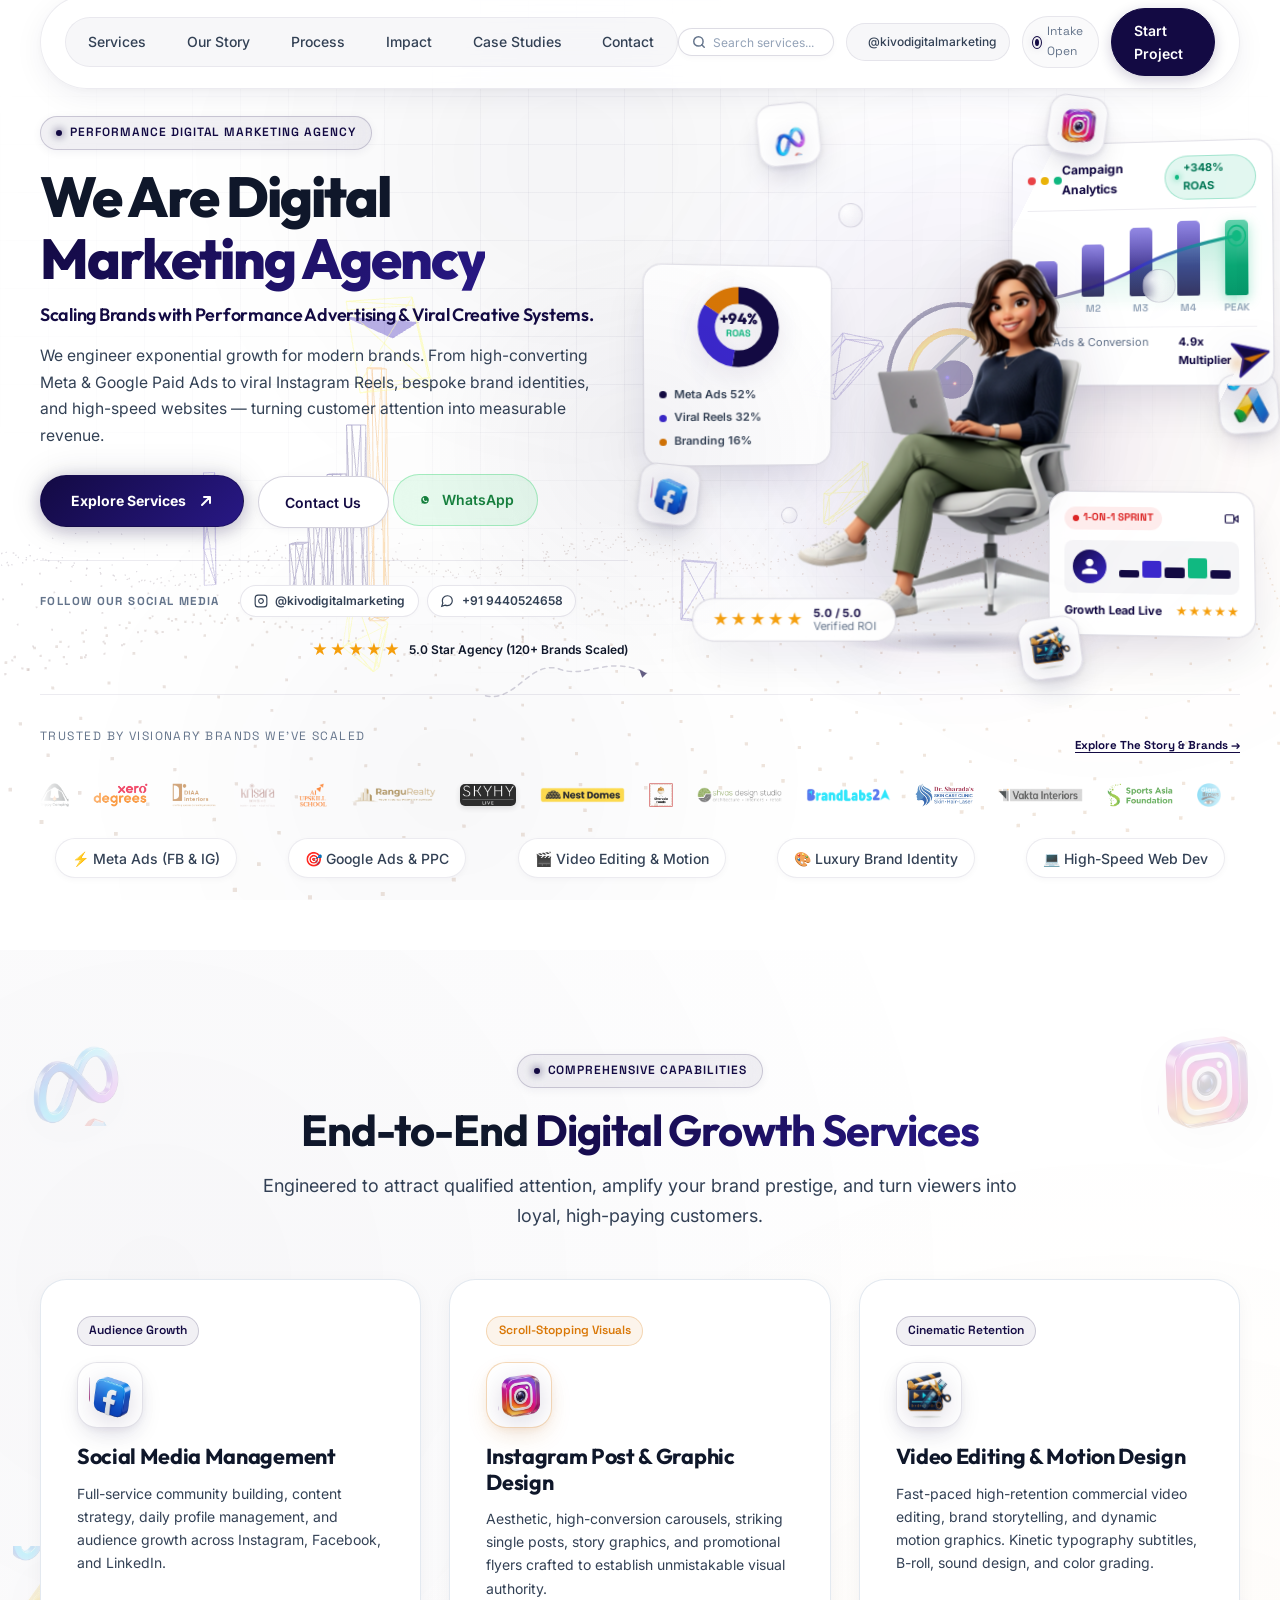
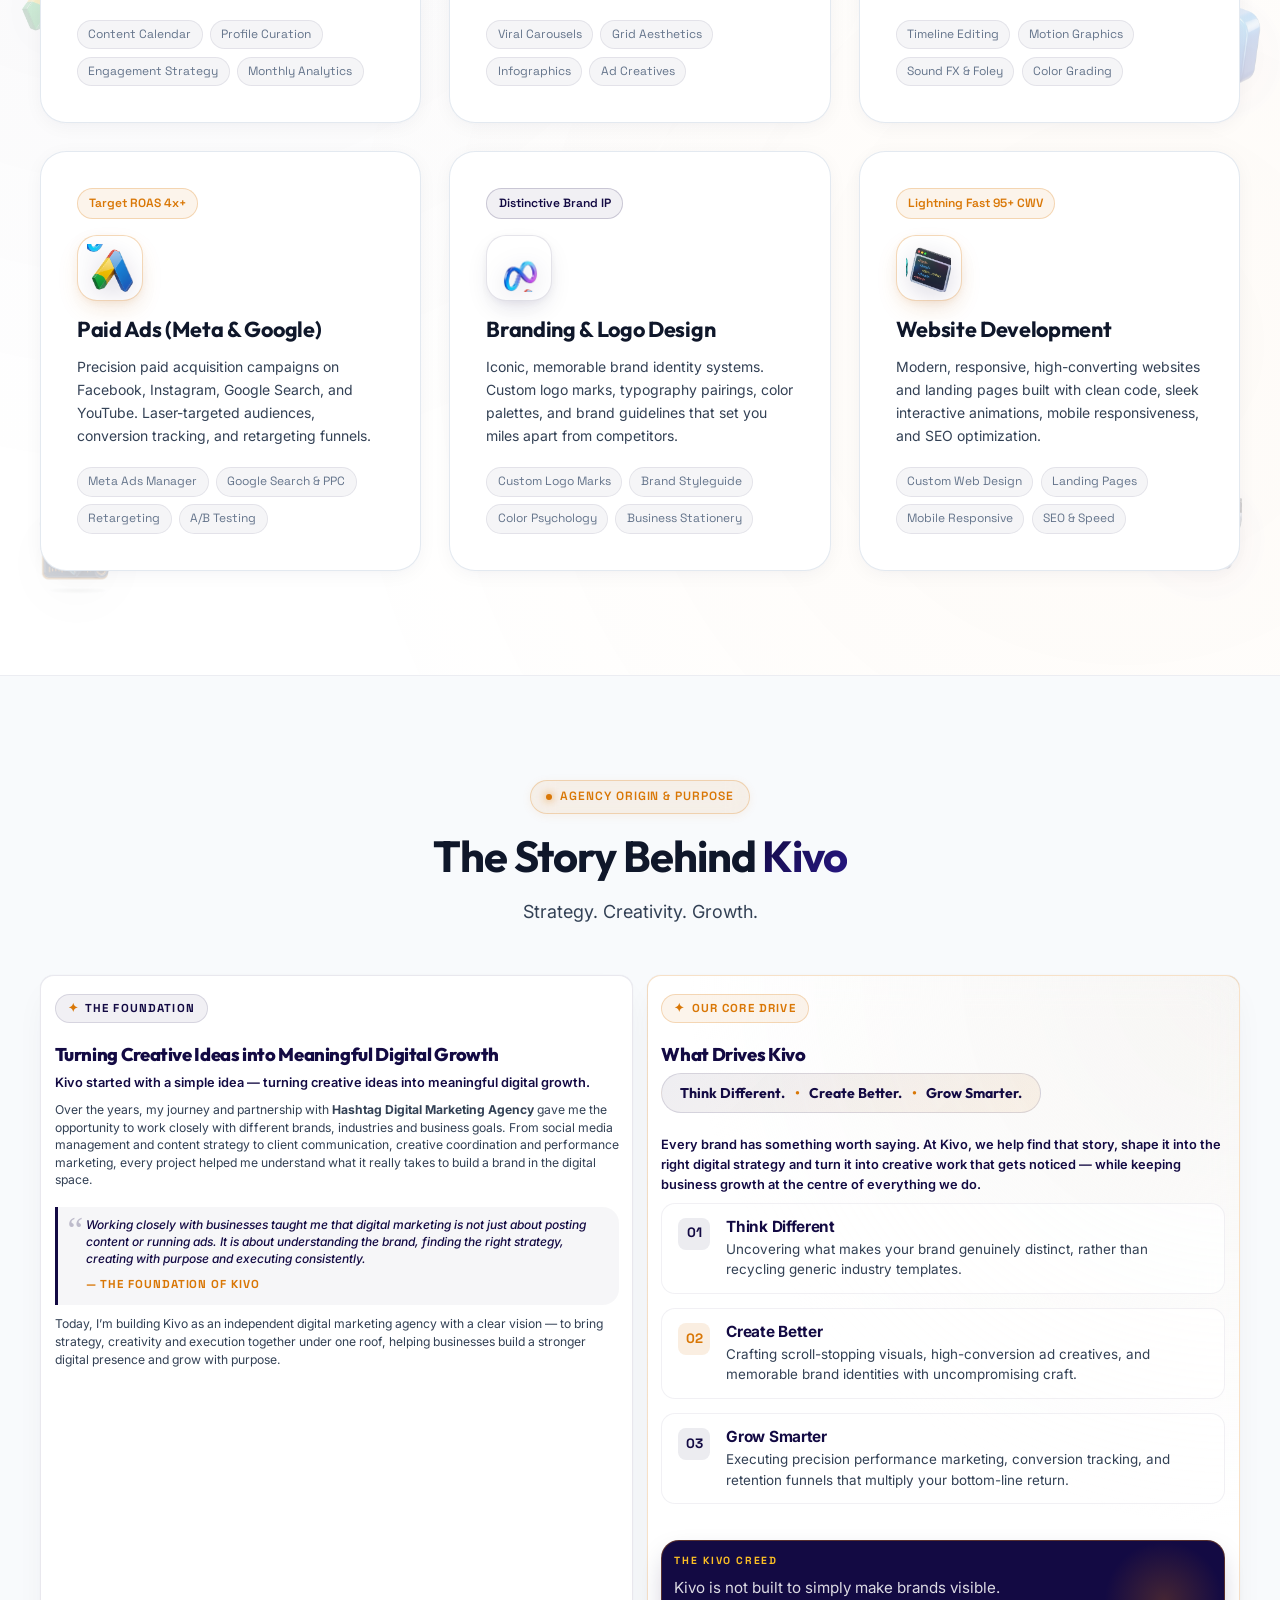
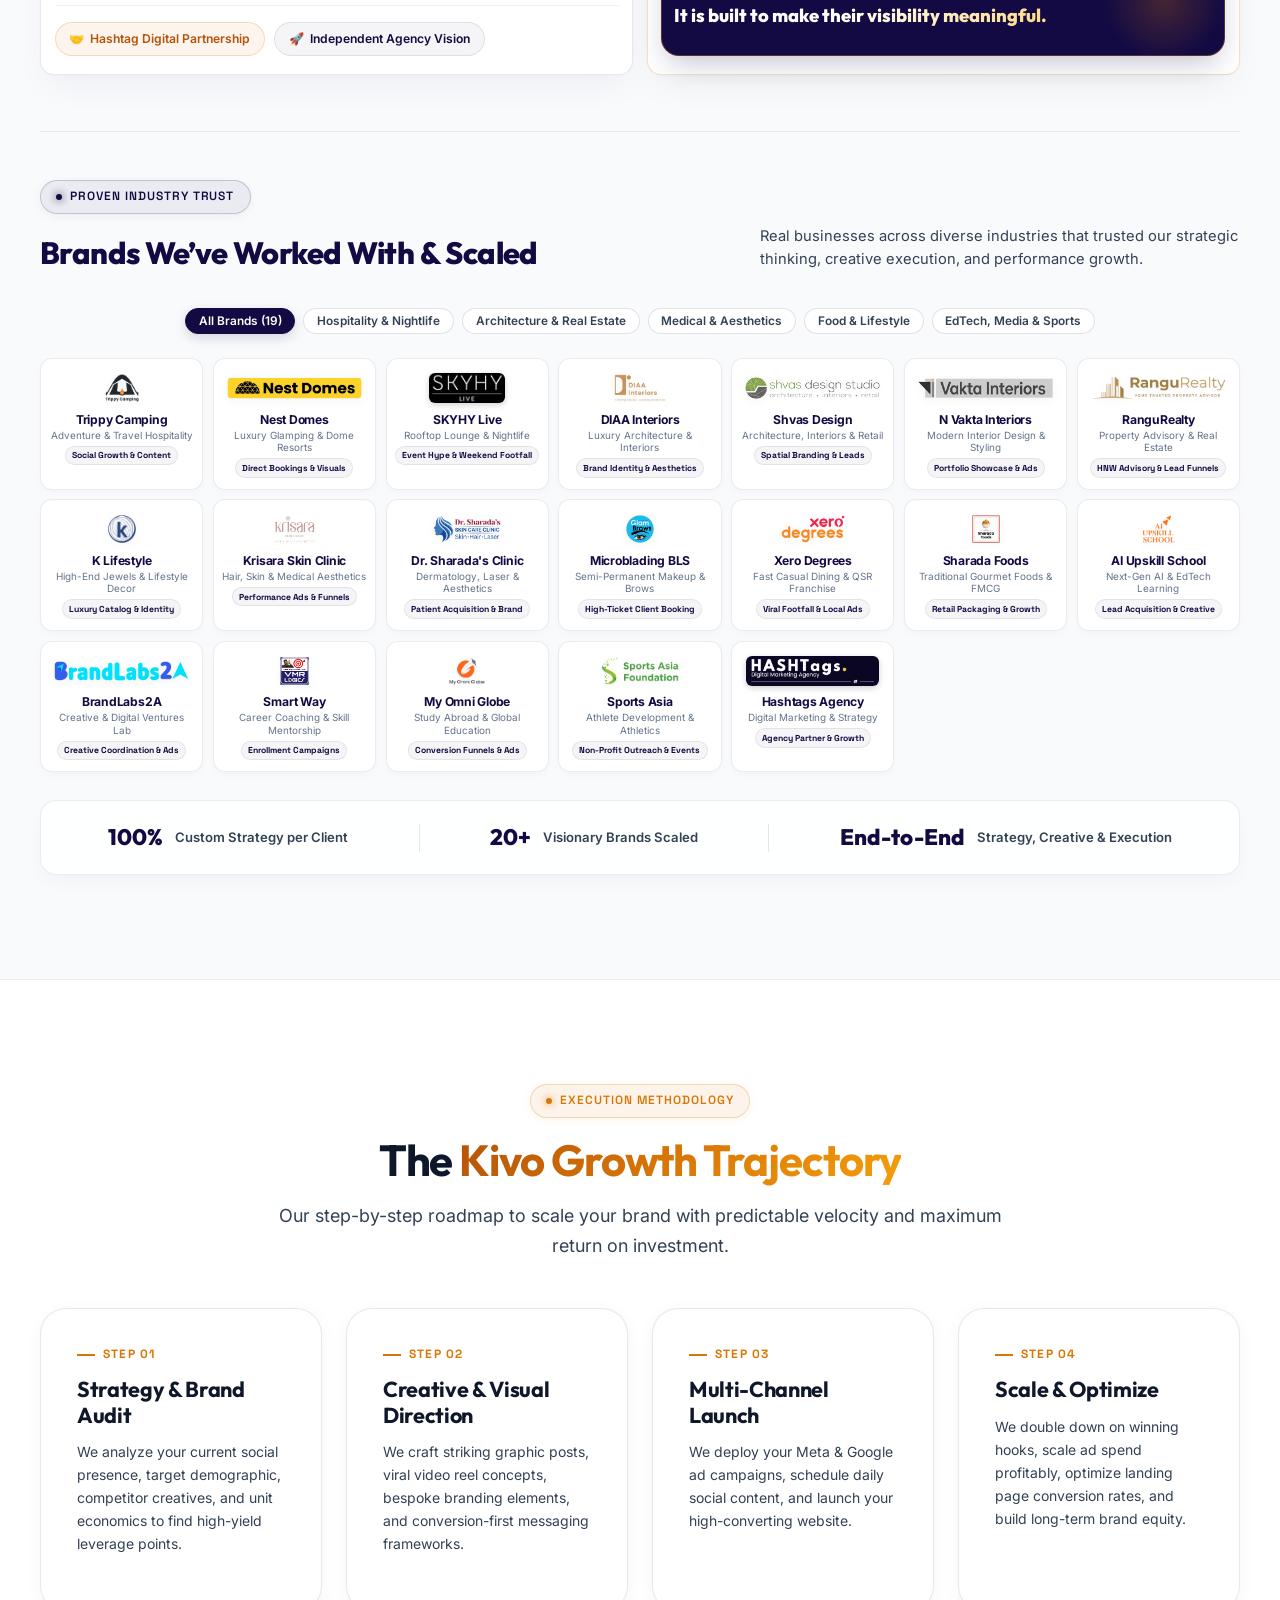
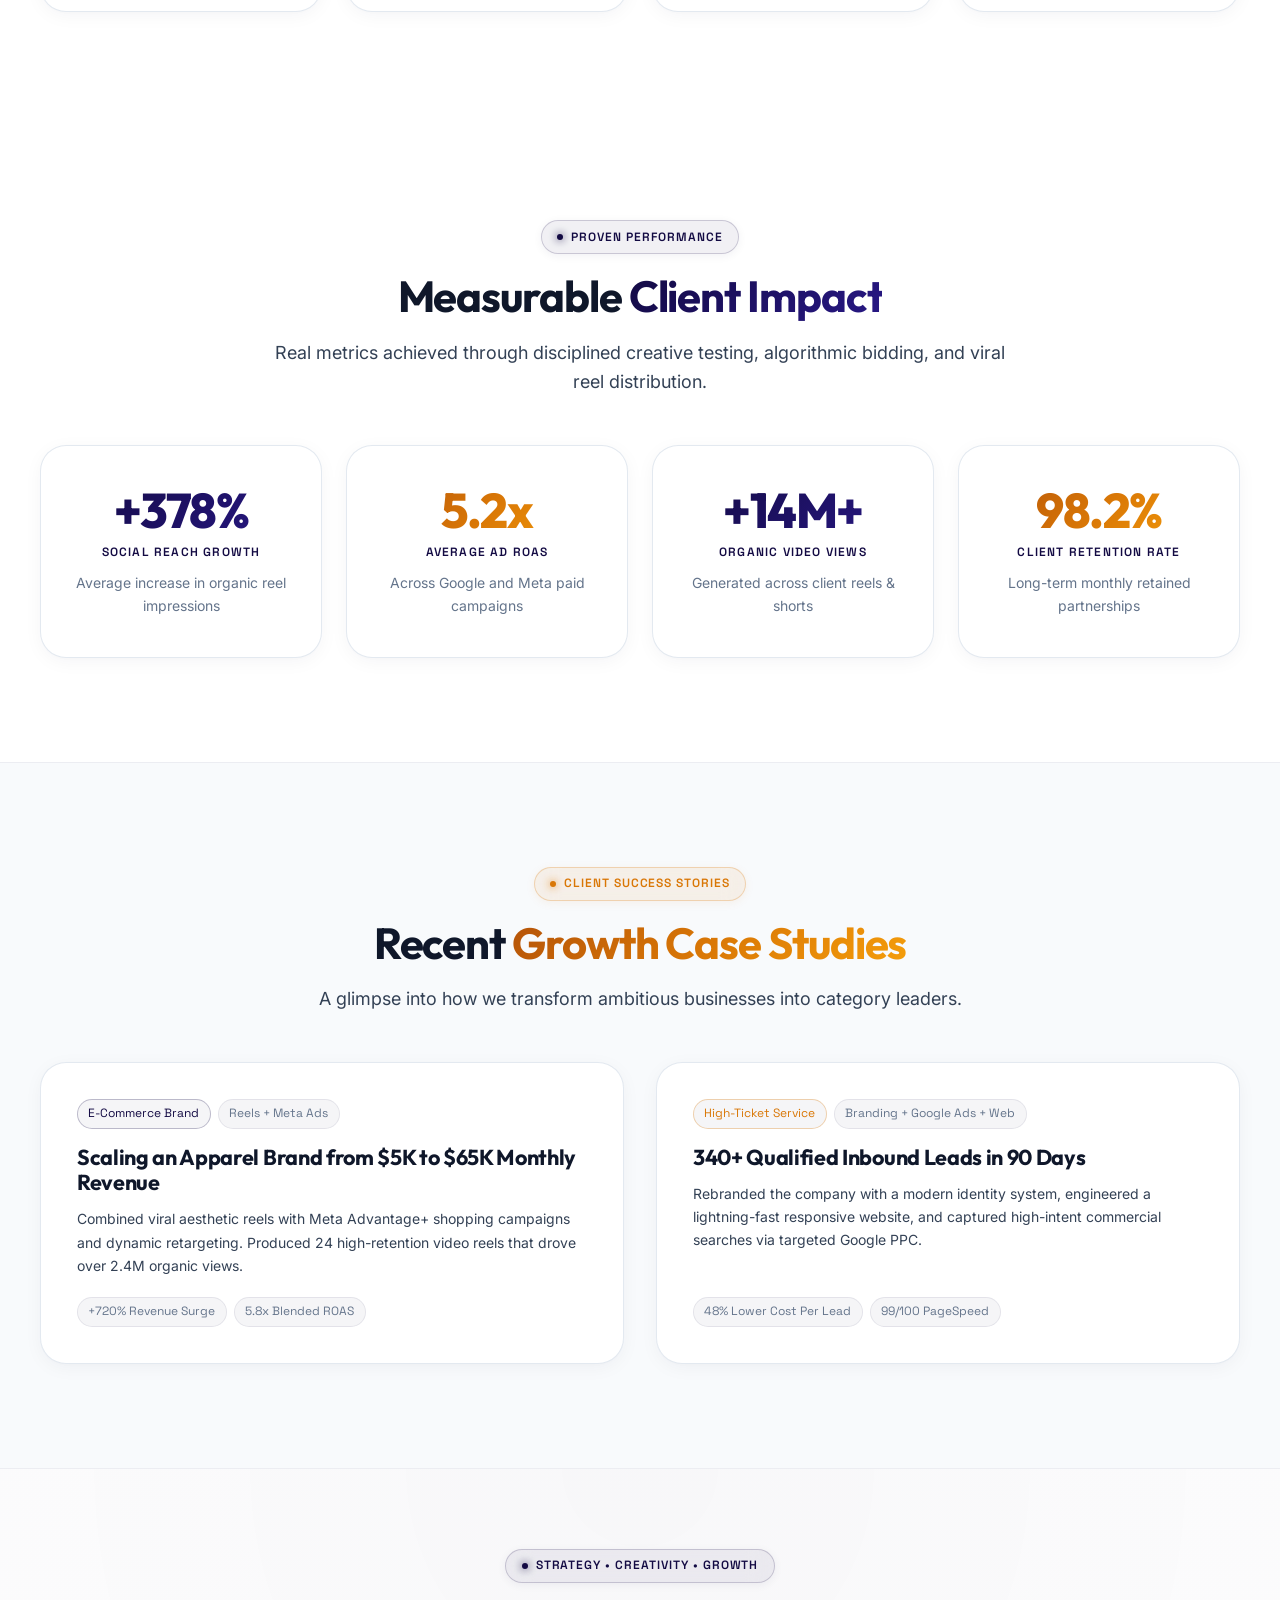
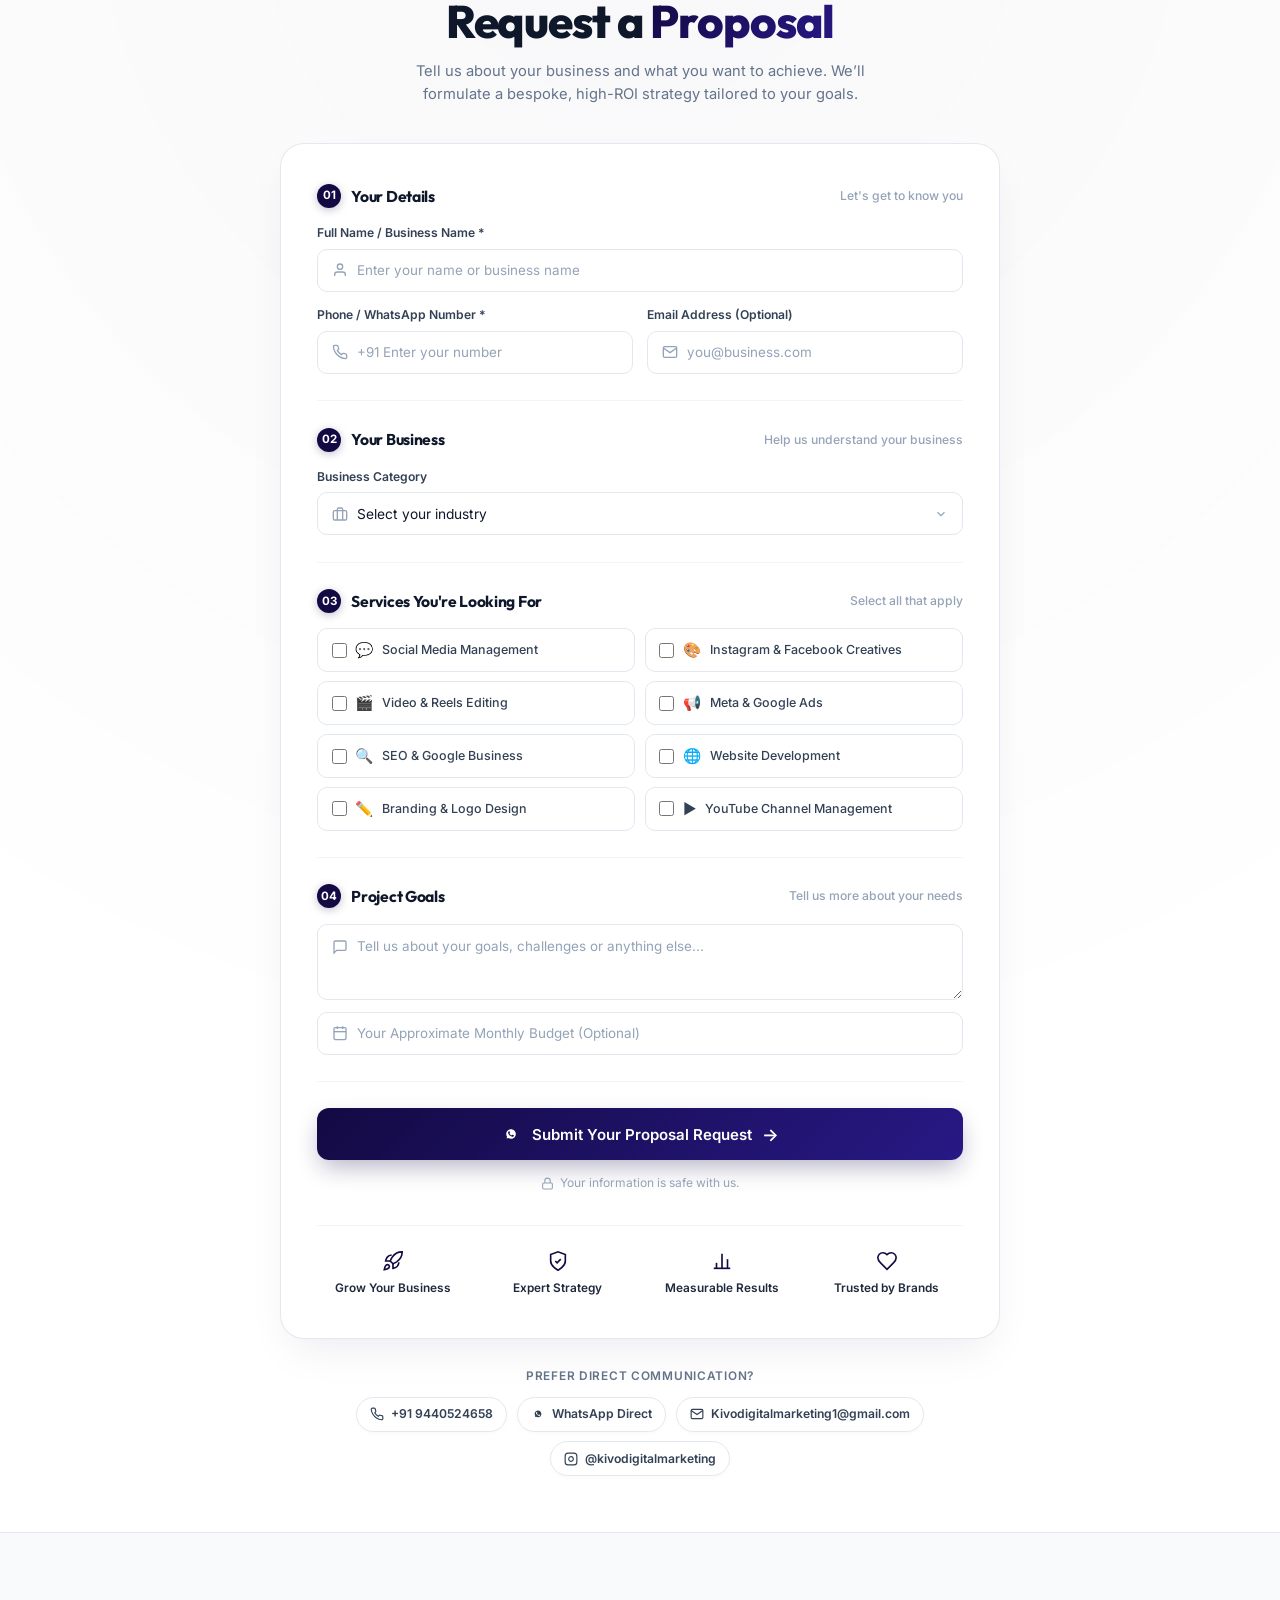
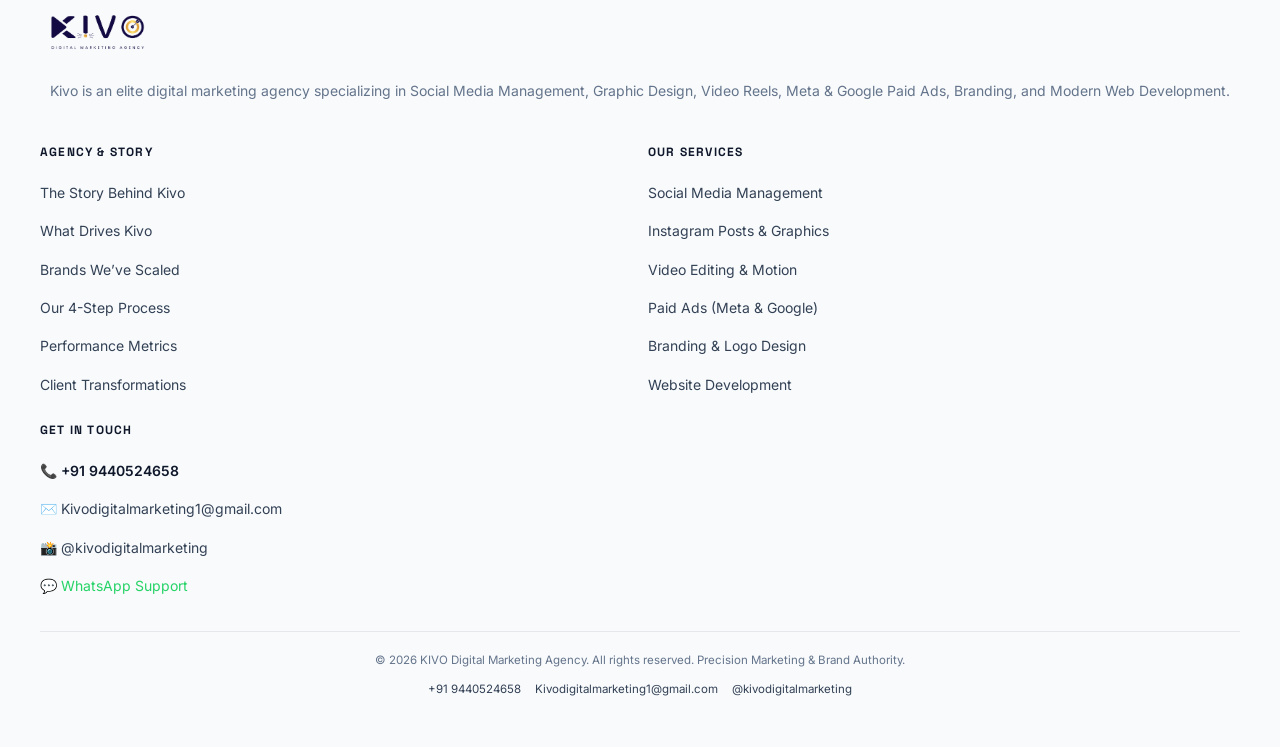
==== commit ecd9f176: "Add files via upload" ====
--- a/index.html
+++ b/index.html
@@ -1580,10 +1580,10 @@
             <span class="hero-proof-label">Trusted By Visionary Brands We’ve Scaled</span>
             <a href="#story" class="hero-proof-link">Explore The Story &amp; Brands &rarr;</a>
           </div>
-          <!-- Real Client Logos Infinite Smooth Marquee (All 20 Brands in Micro Ratio) -->
+          <!-- Real Client Logos Infinite Smooth Marquee (All 19 Brands in Micro Ratio) -->
           <div class="hero-logos-marquee-wrapper">
             <div class="hero-logos-marquee-track">
-              <!-- Set 1 (All 20 Brands) -->
+              <!-- Set 1 (All 19 Brands) -->
               <div class="hero-client-logo-item" title="Trippy Camping"><img src="assets/clients/trippy-camping.png" alt="Trippy Camping"></div>
               <div class="hero-client-logo-item" title="Xero Degrees"><img src="assets/clients/xero-degrees.png" alt="Xero Degrees"></div>
               <div class="hero-client-logo-item" title="DIAA Interiors"><img src="assets/clients/diaa-interiors.png" alt="DIAA Interiors"></div>
@@ -1595,7 +1595,6 @@
               <div class="hero-client-logo-item" title="Sharada Foods"><img src="assets/clients/sharada-foods.png" alt="Sharada Foods"></div>
               <div class="hero-client-logo-item" title="Shvas Design Studio"><img src="assets/clients/shvas-design.png" alt="Shvas Design Studio"></div>
               <div class="hero-client-logo-item" title="BrandLabs2A"><img src="assets/clients/brandlabs2a.png" alt="BrandLabs2A"></div>
-              <div class="hero-client-logo-item" title="Maahaam C"><img src="assets/clients/maahaam-monogram.png" alt="Maahaam C" class="monogram-badge"></div>
               <div class="hero-client-logo-item" title="Dr. Sharada's Skin Care"><img src="assets/clients/dr-sharadas-clinic.png" alt="Dr. Sharada's Skin Care"></div>
               <div class="hero-client-logo-item" title="N Vakta Interiors"><img src="assets/clients/nvakta-interiors.png" alt="N Vakta Interiors"></div>
               <div class="hero-client-logo-item" title="Sports Asia Foundation"><img src="assets/clients/sports-asia.png" alt="Sports Asia Foundation"></div>
@@ -1603,7 +1602,7 @@
               <div class="hero-client-logo-item" title="Smart Way"><img src="assets/clients/smart-way.png" alt="Smart Way"></div>
               <div class="hero-client-logo-item" title="My Omni Globe"><img src="assets/clients/my-omni-globe.png" alt="My Omni Globe"></div>
               <div class="hero-client-logo-item" title="K Lifestyle"><img src="assets/clients/k-lifestyle.png" alt="K Lifestyle"></div>
-              <div class="hero-client-logo-item" title="Slee Kathy"><img src="assets/clients/slee-kathy.png" alt="Slee Kathy"></div>
+              <div class="hero-client-logo-item" title="Hashtags Digital Marketing Agency"><img src="assets/clients/hashtag-agency.png" alt="Hashtags Digital Marketing Agency" class="dark-badge"></div>
 
               <!-- Set 2 (Seamless Infinite Duplicate) -->
               <div class="hero-client-logo-item" title="Trippy Camping" aria-hidden="true"><img src="assets/clients/trippy-camping.png" alt="Trippy Camping"></div>
@@ -1617,7 +1616,6 @@
               <div class="hero-client-logo-item" title="Sharada Foods" aria-hidden="true"><img src="assets/clients/sharada-foods.png" alt="Sharada Foods"></div>
               <div class="hero-client-logo-item" title="Shvas Design Studio" aria-hidden="true"><img src="assets/clients/shvas-design.png" alt="Shvas Design Studio"></div>
               <div class="hero-client-logo-item" title="BrandLabs2A" aria-hidden="true"><img src="assets/clients/brandlabs2a.png" alt="BrandLabs2A"></div>
-              <div class="hero-client-logo-item" title="Maahaam C" aria-hidden="true"><img src="assets/clients/maahaam-monogram.png" alt="Maahaam C" class="monogram-badge"></div>
               <div class="hero-client-logo-item" title="Dr. Sharada's Skin Care" aria-hidden="true"><img src="assets/clients/dr-sharadas-clinic.png" alt="Dr. Sharada's Skin Care"></div>
               <div class="hero-client-logo-item" title="N Vakta Interiors" aria-hidden="true"><img src="assets/clients/nvakta-interiors.png" alt="N Vakta Interiors"></div>
               <div class="hero-client-logo-item" title="Sports Asia Foundation" aria-hidden="true"><img src="assets/clients/sports-asia.png" alt="Sports Asia Foundation"></div>
@@ -1625,7 +1623,7 @@
               <div class="hero-client-logo-item" title="Smart Way" aria-hidden="true"><img src="assets/clients/smart-way.png" alt="Smart Way"></div>
               <div class="hero-client-logo-item" title="My Omni Globe" aria-hidden="true"><img src="assets/clients/my-omni-globe.png" alt="My Omni Globe"></div>
               <div class="hero-client-logo-item" title="K Lifestyle" aria-hidden="true"><img src="assets/clients/k-lifestyle.png" alt="K Lifestyle"></div>
-              <div class="hero-client-logo-item" title="Slee Kathy" aria-hidden="true"><img src="assets/clients/slee-kathy.png" alt="Slee Kathy"></div>
+              <div class="hero-client-logo-item" title="Hashtags Digital Marketing Agency" aria-hidden="true"><img src="assets/clients/hashtag-agency.png" alt="Hashtags Digital Marketing Agency" class="dark-badge"></div>
             </div>
           </div>
 
@@ -1829,7 +1827,7 @@
               </p>
 
               <p class="story-body-p">
-                Over the years, my journey across <strong>InnovateX Digital</strong> and my partnership with <strong>Hashtag Digital Marketing Agency</strong> gave me the opportunity to work closely with different brands, industries and business goals. From social media management and content strategy to client communication, creative coordination and performance marketing, every project helped me understand what it really takes to build a brand in the digital space.
+                Over the years, my journey and partnership with <strong>Hashtag Digital Marketing Agency</strong> gave me the opportunity to work closely with different brands, industries and business goals. From social media management and content strategy to client communication, creative coordination and performance marketing, every project helped me understand what it really takes to build a brand in the digital space.
               </p>
 
               <!-- Strategic Insight Quote Box -->
@@ -1847,10 +1845,6 @@
 
               <!-- Experience Pillars Chips -->
               <div class="story-journey-chips">
-                <div class="journey-chip">
-                  <span class="chip-icon">🏢</span>
-                  <span>InnovateX Digital Journey</span>
-                </div>
                 <div class="journey-chip gold">
                   <span class="chip-icon">🤝</span>
                   <span>Hashtag Digital Partnership</span>
@@ -1946,7 +1940,7 @@
 
           <!-- Interactive Category Filter Pills -->
           <div class="client-filter-pills">
-            <button class="client-filter-btn active" data-filter="all">All Brands (20)</button>
+            <button class="client-filter-btn active" data-filter="all">All Brands (19)</button>
             <button class="client-filter-btn" data-filter="hospitality">Hospitality &amp; Nightlife</button>
             <button class="client-filter-btn" data-filter="luxury">Architecture &amp; Real Estate</button>
             <button class="client-filter-btn" data-filter="aesthetics">Medical &amp; Aesthetics</button>
@@ -1954,7 +1948,7 @@
             <button class="client-filter-btn" data-filter="tech">EdTech, Media &amp; Sports</button>
           </div>
 
-          <!-- All 20 Client Brand Cards Grid (Micro-Ratio Layout) -->
+          <!-- All 19 Client Brand Cards Grid (Micro-Ratio Layout) -->
           <div class="client-brands-grid">
             
             <!-- 1. Trippy Camping -->
@@ -2113,19 +2107,7 @@
               </div>
             </div>
 
-            <!-- 14. Slee Kathy -->
-            <div class="client-brand-card" data-category="fnb">
-              <div class="client-logo-box">
-                <img src="assets/clients/slee-kathy.png" alt="Slee Kathy" class="client-logo-img">
-              </div>
-              <div class="client-card-info">
-                <h4 class="client-brand-name">Slee Kathy</h4>
-                <span class="client-industry-tag">Designer Fashion &amp; Boutique</span>
-                <span class="client-deliverable-pill">Lookbook &amp; E-Commerce</span>
-              </div>
-            </div>
-
-            <!-- 15. AI Upskill School -->
+            <!-- 14. AI Upskill School -->
             <div class="client-brand-card" data-category="tech">
               <div class="client-logo-box">
                 <img src="assets/clients/ai-upskill-school.png" alt="AI Upskill School" class="client-logo-img">
@@ -2137,7 +2119,7 @@
               </div>
             </div>
 
-            <!-- 16. BrandLabs2A -->
+            <!-- 15. BrandLabs2A -->
             <div class="client-brand-card" data-category="tech">
               <div class="client-logo-box">
                 <img src="assets/clients/brandlabs2a.png" alt="BrandLabs2A" class="client-logo-img">
@@ -2149,7 +2131,7 @@
               </div>
             </div>
 
-            <!-- 17. Smart Way -->
+            <!-- 16. Smart Way -->
             <div class="client-brand-card" data-category="tech">
               <div class="client-logo-box">
                 <img src="assets/clients/smart-way.png" alt="Smart Way" class="client-logo-img">
@@ -2161,7 +2143,7 @@
               </div>
             </div>
 
-            <!-- 18. My Omni Globe -->
+            <!-- 17. My Omni Globe -->
             <div class="client-brand-card" data-category="tech">
               <div class="client-logo-box">
                 <img src="assets/clients/my-omni-globe.png" alt="My Omni Globe" class="client-logo-img">
@@ -2173,19 +2155,7 @@
               </div>
             </div>
 
-            <!-- 19. Maahaam C -->
-            <div class="client-brand-card" data-category="tech">
-              <div class="client-logo-box">
-                <img src="assets/clients/maahaam-monogram.png" alt="Maahaam C" class="client-logo-img monogram-badge">
-              </div>
-              <div class="client-card-info">
-                <h4 class="client-brand-name">Maahaam C</h4>
-                <span class="client-industry-tag">Music Direction &amp; Entertainment</span>
-                <span class="client-deliverable-pill">Artist Brand &amp; Rollout</span>
-              </div>
-            </div>
-
-            <!-- 20. Sports Asia Foundation -->
+            <!-- 18. Sports Asia Foundation -->
             <div class="client-brand-card" data-category="tech">
               <div class="client-logo-box">
                 <img src="assets/clients/sports-asia.png" alt="Sports Asia Foundation" class="client-logo-img">
@@ -2194,6 +2164,18 @@
                 <h4 class="client-brand-name">Sports Asia</h4>
                 <span class="client-industry-tag">Athlete Development &amp; Athletics</span>
                 <span class="client-deliverable-pill">Non-Profit Outreach &amp; Events</span>
+              </div>
+            </div>
+
+            <!-- 19. Hashtags Digital Marketing Agency -->
+            <div class="client-brand-card" data-category="tech">
+              <div class="client-logo-box">
+                <img src="assets/clients/hashtag-agency.png" alt="Hashtags Digital Marketing Agency" class="client-logo-img dark-badge">
+              </div>
+              <div class="client-card-info">
+                <h4 class="client-brand-name">Hashtags Agency</h4>
+                <span class="client-industry-tag">Digital Marketing &amp; Strategy</span>
+                <span class="client-deliverable-pill">Agency Partner &amp; Growth</span>
               </div>
             </div>
 
@@ -2374,155 +2356,237 @@
       </div>
     </section>
 
-    <!-- CONTACT & CONSULTATION SECTION -->
-    <section class="section-wrapper" id="contact">
+    <!-- REQUEST A PROPOSAL & CONTACT SECTION (REFERENCE RECREATION) -->
+    <section class="section-wrapper proposal-section-wrapper" id="contact">
       <div class="container">
         
-        <div class="section-header">
-          <div class="badge-eyebrow">
-            <span class="badge-dot"></span>
-            Let's Build Something Extraordinary
-          </div>
-          <h2 class="section-title">Ready to Elevate <span class="text-gradient-teal">Your Brand</span>?</h2>
-          <p class="section-subtitle">
-            Get in touch with Kivo today. Whether you need viral reels, high-ROI ads, or a complete digital overhaul, we are ready to execute.
-          </p>
-        </div>
-
-        <div class="contact-hub-grid">
+        <div class="proposal-section-container">
           
-          <!-- Left: Direct Channels Card -->
-          <div class="glass-card contact-channels-card">
-            <div>
-              <h3 style="margin-bottom: 1rem;">Direct Contact Channels</h3>
-              <p style="color: var(--text-secondary); margin-bottom: 2rem;">
-                Reach out directly via phone, WhatsApp, email, or Instagram. We reply promptly within a few hours.
-              </p>
-
-              <div style="display: flex; flex-direction: column; gap: 1rem;">
-                
-                <!-- Phone & WhatsApp -->
-                <a href="tel:+919440524658" class="contact-channel-item">
-                  <div class="contact-channel-icon green">
-                    <svg width="22" height="22" viewBox="0 0 24 24" fill="none" stroke="currentColor" stroke-width="2"><path d="M22 16.92v3a2 2 0 0 1-2.18 2 19.79 19.79 0 0 1-8.63-3.07 19.5 19.5 0 0 1-6-6 19.79 19.79 0 0 1-3.07-8.67A2 2 0 0 1 4.11 2h3a2 2 0 0 1 2 1.72 12.84 12.84 0 0 0 .7 2.81 2 2 0 0 1-.45 2.11L8.09 9.91a16 16 0 0 0 6 6l1.27-1.27a2 2 0 0 1 2.11-.45 12.84 12.84 0 0 0 2.81.7A2 2 0 0 1 22 16.92z"></path></svg>
+          <!-- Header Area: Eyebrow, Main Title, Subtitle (Centered, Kivo Brand Style) -->
+          <div class="proposal-header-box">
+            <div class="badge-eyebrow">
+              <span class="badge-dot"></span>
+              Strategy &bull; Creativity &bull; Growth
+            </div>
+            <h2 class="proposal-main-title">
+              Request a <span class="text-gradient-teal">Proposal</span>
+            </h2>
+            <p class="proposal-header-desc">
+              Tell us about your business and what you want to achieve. We’ll formulate a bespoke, high-ROI strategy tailored to your goals.
+            </p>
+          </div>
+
+          <!-- Main White Structured Form Card -->
+          <div class="proposal-form-card">
+            <form id="kivo-consultation-form">
+
+              <!-- Step 01: Your Details -->
+              <div class="proposal-step">
+                <div class="proposal-step-header">
+                  <div class="step-header-left">
+                    <span class="step-num-pill">01</span>
+                    <h4 class="step-heading">Your Details</h4>
                   </div>
-                  <div>
-                    <div class="contact-channel-title">Phone &amp; Direct Call</div>
-                    <div class="contact-channel-value">+91 9440524658</div>
-                    <span class="contact-channel-action">Click to Call Directly &rarr;</span>
+                  <span class="step-sublabel">Let's get to know you</span>
+                </div>
+
+                <div class="proposal-field-wrap">
+                  <label class="proposal-field-label" for="client-name">Full Name / Business Name *</label>
+                  <div class="input-icon-group">
+                    <svg class="field-icon" width="16" height="16" viewBox="0 0 24 24" fill="none" stroke="currentColor" stroke-width="2"><path d="M20 21v-2a4 4 0 0 0-4-4H8a4 4 0 0 0-4 4v2"></path><circle cx="12" cy="7" r="4"></circle></svg>
+                    <input type="text" id="client-name" name="name" class="proposal-input" placeholder="Enter your name or business name" required>
                   </div>
-                </a>
-
-                <!-- WhatsApp Direct Chat -->
-                <a href="https://wa.me/919440524658?text=Hello%20Kivo%20Digital%20Marketing%20Team%2C%20I%20would%20like%20to%20inquire%20about%20your%20services." target="_blank" rel="noopener noreferrer" class="contact-channel-item">
-                  <div class="contact-channel-icon green">
-                    <svg width="22" height="22" viewBox="0 0 24 24" fill="currentColor">
-                      <path d="M12.031 6.172c-3.181 0-5.767 2.586-5.768 5.766-.001 1.298.38 2.27 1.019 3.287l-.582 2.128 2.182-.573c.978.58 1.911.928 3.145.929 3.178 0 5.767-2.587 5.768-5.766 0-3.18-2.588-5.771-5.764-5.771zm3.392 8.244c-.144.405-.837.774-1.17.824-.299.045-.677.063-1.092-.069-.252-.08-.575-.187-.988-.365-1.739-.751-2.874-2.502-2.961-2.617-.087-.116-.708-.94-.708-1.793s.448-1.273.607-1.446c.159-.173.346-.217.462-.217l.332.006c.106.005.249-.04.39.298.144.347.491 1.2.534 1.287.043.087.072.188.014.303-.058.116-.087.188-.173.289l-.26.302c-.087.087-.178.182-.077.355.101.173.449.741.964 1.2.662.591 1.221.774 1.394.86.173.086.275.072.376-.044.101-.116.433-.506.549-.68.116-.173.231-.145.39-.086s1.011.477 1.184.564.289.13.332.202c.045.072.045.419-.099.824z"/>
-                    </svg>
+                </div>
+
+                <div class="field-row-two-col">
+                  <div class="proposal-field-wrap">
+                    <label class="proposal-field-label" for="client-phone">Phone / WhatsApp Number *</label>
+                    <div class="input-icon-group">
+                      <svg class="field-icon" width="16" height="16" viewBox="0 0 24 24" fill="none" stroke="currentColor" stroke-width="2"><path d="M22 16.92v3a2 2 0 0 1-2.18 2 19.79 19.79 0 0 1-8.63-3.07 19.5 19.5 0 0 1-6-6 19.79 19.79 0 0 1-3.07-8.67A2 2 0 0 1 4.11 2h3a2 2 0 0 1 2 1.72 12.84 12.84 0 0 0 .7 2.81 2 2 0 0 1-.45 2.11L8.09 9.91a16 16 0 0 0 6 6l1.27-1.27a2 2 0 0 1 2.11-.45 12.84 12.84 0 0 0 2.81.7A2 2 0 0 1 22 16.92z"></path></svg>
+                      <input type="tel" id="client-phone" name="phone" class="proposal-input" placeholder="+91 Enter your number" required>
+                    </div>
                   </div>
-                  <div>
-                    <div class="contact-channel-title">WhatsApp Quick Chat</div>
-                    <div class="contact-channel-value">+91 9440524658</div>
-                    <span class="contact-channel-action">Start WhatsApp Conversation &rarr;</span>
+
+                  <div class="proposal-field-wrap">
+                    <label class="proposal-field-label" for="client-email">Email Address (Optional)</label>
+                    <div class="input-icon-group">
+                      <svg class="field-icon" width="16" height="16" viewBox="0 0 24 24" fill="none" stroke="currentColor" stroke-width="2"><path d="M4 4h16c1.1 0 2 .9 2 2v12c0 1.1-.9 2-2 2H4c-1.1 0-2-.9-2-2V6c0-1.1.9-2 2-2z"></path><polyline points="22,6 12,13 2,6"></polyline></svg>
+                      <input type="email" id="client-email" name="email" class="proposal-input" placeholder="you@business.com">
+                    </div>
                   </div>
-                </a>
-
-                <!-- Email -->
-                <a href="mailto:Kivodigitalmarketing1@gmail.com" class="contact-channel-item">
-                  <div class="contact-channel-icon">
-                    <svg width="22" height="22" viewBox="0 0 24 24" fill="none" stroke="currentColor" stroke-width="2"><path d="M4 4h16c1.1 0 2 .9 2 2v12c0 1.1-.9 2-2 2H4c-1.1 0-2-.9-2-2V6c0-1.1.9-2 2-2z"></path><polyline points="22,6 12,13 2,6"></polyline></svg>
+                </div>
+              </div>
+
+              <!-- Step 02: Your Business -->
+              <div class="proposal-step">
+                <div class="proposal-step-header">
+                  <div class="step-header-left">
+                    <span class="step-num-pill">02</span>
+                    <h4 class="step-heading">Your Business</h4>
                   </div>
-                  <div>
-                    <div class="contact-channel-title">Official Email</div>
-                    <div class="contact-channel-value">Kivodigitalmarketing1@gmail.com</div>
-                    <span class="contact-channel-action" data-copy="Kivodigitalmarketing1@gmail.com">Copy Email Address &bull; Send Message &rarr;</span>
+                  <span class="step-sublabel">Help us understand your business</span>
+                </div>
+
+                <div class="proposal-field-wrap">
+                  <label class="proposal-field-label" for="client-category">Business Category</label>
+                  <div class="input-icon-group select-group">
+                    <svg class="field-icon" width="16" height="16" viewBox="0 0 24 24" fill="none" stroke="currentColor" stroke-width="2"><rect x="2" y="7" width="20" height="14" rx="2" ry="2"></rect><path d="M16 21V5a2 2 0 0 0-2-2h-4a2 2 0 0 0-2 2v16"></path></svg>
+                    <select id="client-category" name="category" class="proposal-select">
+                      <option value="" disabled selected>Select your industry</option>
+                      <option value="E-Commerce & Retail">E-Commerce &amp; Retail</option>
+                      <option value="Healthcare, Skin & Aesthetics">Healthcare, Skin &amp; Aesthetics</option>
+                      <option value="Real Estate & Architecture">Real Estate &amp; Architecture</option>
+                      <option value="Hospitality, Dining & QSR">Hospitality, Dining &amp; QSR</option>
+                      <option value="EdTech, Coaching & Education">EdTech, Coaching &amp; Education</option>
+                      <option value="Jewelry & Luxury Goods">Jewelry &amp; Luxury Goods</option>
+                      <option value="Media, Artists & Entertainment">Media, Artists &amp; Entertainment</option>
+                      <option value="Tech, SaaS & Startups">Tech, SaaS &amp; Startups</option>
+                      <option value="Other Industry">Other Industry</option>
+                    </select>
+                    <svg class="select-chevron" width="14" height="14" viewBox="0 0 24 24" fill="none" stroke="currentColor" stroke-width="2"><polyline points="6 9 12 15 18 9"></polyline></svg>
                   </div>
-                </a>
-
-                <!-- Instagram -->
-                <a href="https://instagram.com/kivodigitalmarketing" target="_blank" rel="noopener noreferrer" class="contact-channel-item">
-                  <div class="contact-channel-icon gold">
-                    <svg width="22" height="22" viewBox="0 0 24 24" fill="none" stroke="currentColor" stroke-width="2"><rect x="2" y="2" width="20" height="20" rx="5" ry="5"></rect><path d="M16 11.37A4 4 0 1 1 12.63 8 4 4 0 0 1 16 11.37z"></path><line x1="17.5" y1="6.5" x2="17.51" y2="6.5"></line></svg>
+                </div>
+              </div>
+
+              <!-- Step 03: Services You're Looking For -->
+              <div class="proposal-step">
+                <div class="proposal-step-header">
+                  <div class="step-header-left">
+                    <span class="step-num-pill">03</span>
+                    <h4 class="step-heading">Services You're Looking For</h4>
                   </div>
-                  <div>
-                    <div class="contact-channel-title">Instagram Profile</div>
-                    <div class="contact-channel-value">@kivodigitalmarketing</div>
-                    <span class="contact-channel-action">View Reels &amp; DM Us &rarr;</span>
+                  <span class="step-sublabel">Select all that apply</span>
+                </div>
+
+                <div class="services-selection-grid">
+                  <label class="service-option-card">
+                    <input type="checkbox" name="services" value="Social Media Management">
+                    <span class="service-opt-icon">💬</span>
+                    <span class="service-opt-text">Social Media Management</span>
+                  </label>
+                  <label class="service-option-card">
+                    <input type="checkbox" name="services" value="Instagram & Facebook Creatives">
+                    <span class="service-opt-icon">🎨</span>
+                    <span class="service-opt-text">Instagram &amp; Facebook Creatives</span>
+                  </label>
+                  <label class="service-option-card">
+                    <input type="checkbox" name="services" value="Video & Reels Editing">
+                    <span class="service-opt-icon">🎬</span>
+                    <span class="service-opt-text">Video &amp; Reels Editing</span>
+                  </label>
+                  <label class="service-option-card">
+                    <input type="checkbox" name="services" value="Meta & Google Ads">
+                    <span class="service-opt-icon">📢</span>
+                    <span class="service-opt-text">Meta &amp; Google Ads</span>
+                  </label>
+                  <label class="service-option-card">
+                    <input type="checkbox" name="services" value="SEO & Google Business">
+                    <span class="service-opt-icon">🔍</span>
+                    <span class="service-opt-text">SEO &amp; Google Business</span>
+                  </label>
+                  <label class="service-option-card">
+                    <input type="checkbox" name="services" value="Website Development">
+                    <span class="service-opt-icon">🌐</span>
+                    <span class="service-opt-text">Website Development</span>
+                  </label>
+                  <label class="service-option-card">
+                    <input type="checkbox" name="services" value="Branding & Logo Design">
+                    <span class="service-opt-icon">✏️</span>
+                    <span class="service-opt-text">Branding &amp; Logo Design</span>
+                  </label>
+                  <label class="service-option-card">
+                    <input type="checkbox" name="services" value="YouTube Channel Management">
+                    <span class="service-opt-icon">▶️</span>
+                    <span class="service-opt-text">YouTube Channel Management</span>
+                  </label>
+                </div>
+              </div>
+
+              <!-- Step 04: Project Goals -->
+              <div class="proposal-step">
+                <div class="proposal-step-header">
+                  <div class="step-header-left">
+                    <span class="step-num-pill">04</span>
+                    <h4 class="step-heading">Project Goals</h4>
                   </div>
-                </a>
-
-              </div>
-            </div>
-
-            <div style="padding-top: 1rem; border-top: 1px solid rgba(15, 23, 42, 0.08);">
-              <span style="font-family: var(--font-mono); font-size: var(--fs-xs); color: var(--text-dim);">
-                Available for individual projects &amp; monthly retainers.
-              </span>
-            </div>
-          </div>
-
-          <!-- Right: Project Consultation Form -->
-          <div class="glass-card consultation-form-card gold-glow">
-            <h3 style="margin-bottom: 0.5rem;">Request a Proposal</h3>
-            <p style="color: var(--text-secondary); font-size: var(--fs-sm); margin-bottom: 1.5rem;">
-              Select the services you need and tell us about your brand. We will formulate a tailored strategy.
-            </p>
-
-            <form id="kivo-consultation-form">
-              
-              <div class="form-group">
-                <label class="form-label" for="client-name">Your Name / Business Name *</label>
-                <input type="text" id="client-name" class="form-input" placeholder="e.g. John Doe / Apex Apparel" required>
-              </div>
-
-              <div class="form-group">
-                <label class="form-label" for="client-phone">Phone / WhatsApp Number *</label>
-                <input type="tel" id="client-phone" class="form-input" placeholder="e.g. +91 9440524658" required>
-              </div>
-
-              <div class="form-group">
-                <label class="form-label">Services You Need (Select All That Apply):</label>
-                <div class="services-checkbox-grid">
-                  <label class="service-checkbox-label">
-                    <input type="checkbox" name="services" value="Social Media Management">
-                    <span>Social Media Mgmt</span>
-                  </label>
-                  <label class="service-checkbox-label">
-                    <input type="checkbox" name="services" value="Instagram Post & Graphic Design">
-                    <span>Instagram Graphics</span>
-                  </label>
-                  <label class="service-checkbox-label">
-                    <input type="checkbox" name="services" value="Video Editing & Reels">
-                    <span>Video &amp; Reels Editing</span>
-                  </label>
-                  <label class="service-checkbox-label">
-                    <input type="checkbox" name="services" value="Paid Ads (Meta & Google)">
-                    <span>Paid Ads (Meta/Google)</span>
-                  </label>
-                  <label class="service-checkbox-label">
-                    <input type="checkbox" name="services" value="Branding & Logo Design">
-                    <span>Branding &amp; Logo</span>
-                  </label>
-                  <label class="service-checkbox-label">
-                    <input type="checkbox" name="services" value="Website Development">
-                    <span>Website Development</span>
-                  </label>
-                </div>
-              </div>
-
-              <div class="form-group">
-                <label class="form-label" for="client-message">Project Goals / Current Challenges</label>
-                <textarea id="client-message" class="form-textarea" rows="3" placeholder="Tell us what you want to achieve (e.g. scale Instagram reach, run high-ROAS ads, redesign brand logo)..."></textarea>
-              </div>
-
-              <button type="submit" class="btn-primary-luxury" style="width: 100%; justify-content: center; padding: 0.95rem;">
-                <span>Send via Instant WhatsApp</span>
-                <svg width="18" height="18" viewBox="0 0 24 24" fill="currentColor">
-                  <path d="M12.031 6.172c-3.181 0-5.767 2.586-5.768 5.766-.001 1.298.38 2.27 1.019 3.287l-.582 2.128 2.182-.573c.978.58 1.911.928 3.145.929 3.178 0 5.767-2.587 5.768-5.766 0-3.18-2.588-5.771-5.764-5.771zm3.392 8.244c-.144.405-.837.774-1.17.824-.299.045-.677.063-1.092-.069-.252-.08-.575-.187-.988-.365-1.739-.751-2.874-2.502-2.961-2.617-.087-.116-.708-.94-.708-1.793s.448-1.273.607-1.446c.159-.173.346-.217.462-.217l.332.006c.106.005.249-.04.39.298.144.347.491 1.2.534 1.287.043.087.072.188.014.303-.058.116-.087.188-.173.289l-.26.302c-.087.087-.178.182-.077.355.101.173.449.741.964 1.2.662.591 1.221.774 1.394.86.173.086.275.072.376-.044.101-.116.433-.506.549-.68.116-.173.231-.145.39-.086s1.011.477 1.184.564.289.13.332.202c.045.072.045.419-.099.824z"/>
-                </svg>
-              </button>
+                  <span class="step-sublabel">Tell us more about your needs</span>
+                </div>
+
+                <div class="proposal-field-wrap">
+                  <div class="input-icon-group textarea-group">
+                    <svg class="field-icon textarea-icon" width="16" height="16" viewBox="0 0 24 24" fill="none" stroke="currentColor" stroke-width="2"><path d="M21 15a2 2 0 0 1-2 2H7l-4 4V5a2 2 0 0 1 2-2h14a2 2 0 0 1 2 2z"></path></svg>
+                    <textarea id="client-message" name="goals" rows="3" class="proposal-textarea" placeholder="Tell us about your goals, challenges or anything else..."></textarea>
+                  </div>
+                </div>
+
+                <div class="proposal-field-wrap" style="margin-top: 0.75rem;">
+                  <div class="input-icon-group">
+                    <svg class="field-icon" width="16" height="16" viewBox="0 0 24 24" fill="none" stroke="currentColor" stroke-width="2"><rect x="3" y="4" width="18" height="18" rx="2" ry="2"></rect><line x1="16" y1="2" x2="16" y2="6"></line><line x1="8" y1="2" x2="8" y2="6"></line><line x1="3" y1="10" x2="21" y2="10"></line></svg>
+                    <input type="text" id="client-budget" name="budget" class="proposal-input" placeholder="Your Approximate Monthly Budget (Optional)">
+                  </div>
+                </div>
+              </div>
+
+              <!-- Submit Button -->
+              <div style="margin-top: 1.5rem;">
+                <button type="submit" class="proposal-submit-btn">
+                  <svg width="20" height="20" viewBox="0 0 24 24" fill="currentColor">
+                    <path d="M12.031 6.172c-3.181 0-5.767 2.586-5.768 5.766-.001 1.298.38 2.27 1.019 3.287l-.582 2.128 2.182-.573c.978.58 1.911.928 3.145.929 3.178 0 5.767-2.587 5.768-5.766 0-3.18-2.588-5.771-5.764-5.771zm3.392 8.244c-.144.405-.837.774-1.17.824-.299.045-.677.063-1.092-.069-.252-.08-.575-.187-.988-.365-1.739-.751-2.874-2.502-2.961-2.617-.087-.116-.708-.94-.708-1.793s.448-1.273.607-1.446c.159-.173.346-.217.462-.217l.332.006c.106.005.249-.04.39.298.144.347.491 1.2.534 1.287.043.087.072.188.014.303-.058.116-.087.188-.173.289l-.26.302c-.087.087-.178.182-.077.355.101.173.449.741.964 1.2.662.591 1.221.774 1.394.86.173.086.275.072.376-.044.101-.116.433-.506.549-.68.116-.173.231-.145.39-.086s1.011.477 1.184.564.289.13.332.202c.045.072.045.419-.099.824z"/>
+                  </svg>
+                  <span>Submit Your Proposal Request</span>
+                  <span class="btn-arrow">&rarr;</span>
+                </button>
+
+                <div class="proposal-security-guarantee">
+                  <svg width="13" height="13" viewBox="0 0 24 24" fill="none" stroke="currentColor" stroke-width="2"><rect x="3" y="11" width="18" height="11" rx="2" ry="2"></rect><path d="M7 11V7a5 5 0 0 1 10 0v4"></path></svg>
+                  <span>Your information is safe with us.</span>
+                </div>
+              </div>
+
+              <!-- Trust Strip (4 items) -->
+              <div class="proposal-trust-bar">
+                <div class="trust-badge-item">
+                  <svg width="22" height="22" viewBox="0 0 24 24" fill="none" stroke="currentColor" stroke-width="1.8"><path d="M4.5 16.5c-1.5 1.26-2 5-2 5s3.74-.5 5-2c.71-.84.7-2.13-.09-2.91a2.18 2.18 0 0 0-2.91-.09z"></path><path d="m12 15-3-3a22 22 0 0 1 2-3.95A12.88 12.88 0 0 1 22 2c0 2.72-.78 7.5-6 11a22.35 22.35 0 0 1-4 2z"></path><path d="M9 12H4s.55-3.03 2-4.5c1.45-1.47 4.5-2 4.5-2"></path><path d="M12 15v5s3.03-.55 4.5-2c1.47-1.45 2-4.5 2-4.5"></path></svg>
+                  <span>Grow Your Business</span>
+                </div>
+                <div class="trust-badge-item">
+                  <svg width="22" height="22" viewBox="0 0 24 24" fill="none" stroke="currentColor" stroke-width="1.8"><path d="M12 22s8-4 8-10V5l-8-3-8 3v7c0 6 8 10 8 10z"></path><path d="m9 12 2 2 4-4"></path></svg>
+                  <span>Expert Strategy</span>
+                </div>
+                <div class="trust-badge-item">
+                  <svg width="22" height="22" viewBox="0 0 24 24" fill="none" stroke="currentColor" stroke-width="1.8"><line x1="18" y1="20" x2="18" y2="10"></line><line x1="12" y1="20" x2="12" y2="4"></line><line x1="6" y1="20" x2="6" y2="14"></line><path d="M3 20h18"></path></svg>
+                  <span>Measurable Results</span>
+                </div>
+                <div class="trust-badge-item">
+                  <svg width="22" height="22" viewBox="0 0 24 24" fill="none" stroke="currentColor" stroke-width="1.8"><path d="M19 14c1.49-1.46 3-3.21 3-5.5A5.5 5.5 0 0 0 16.5 3c-1.76 0-3 .5-4.5 2-1.5-1.5-2.74-2-4.5-2A5.5 5.5 0 0 0 2 8.5c0 2.3 1.5 4.05 3 5.5l7 7Z"></path></svg>
+                  <span>Trusted by Brands</span>
+                </div>
+              </div>
 
             </form>
+          </div>
+
+          <!-- Direct Channels Quick Access Bar -->
+          <div class="proposal-direct-contact">
+            <span class="direct-contact-label">Prefer Direct Communication?</span>
+            <div class="direct-contact-links">
+              <a href="tel:+919440524658" class="direct-contact-pill">
+                <svg width="14" height="14" viewBox="0 0 24 24" fill="none" stroke="currentColor" stroke-width="2"><path d="M22 16.92v3a2 2 0 0 1-2.18 2 19.79 19.79 0 0 1-8.63-3.07 19.5 19.5 0 0 1-6-6 19.79 19.79 0 0 1-3.07-8.67A2 2 0 0 1 4.11 2h3a2 2 0 0 1 2 1.72 12.84 12.84 0 0 0 .7 2.81 2 2 0 0 1-.45 2.11L8.09 9.91a16 16 0 0 0 6 6l1.27-1.27a2 2 0 0 1 2.11-.45 12.84 12.84 0 0 0 2.81.7A2 2 0 0 1 22 16.92z"></path></svg>
+                <span>+91 9440524658</span>
+              </a>
+              <a href="https://wa.me/919440524658?text=Hello%20Kivo%20Digital%20Marketing%20Team%2C%20I%20would%20like%20to%20inquire%20about%20your%20services." target="_blank" rel="noopener noreferrer" class="direct-contact-pill">
+                <svg width="14" height="14" viewBox="0 0 24 24" fill="currentColor"><path d="M12.031 6.172c-3.181 0-5.767 2.586-5.768 5.766-.001 1.298.38 2.27 1.019 3.287l-.582 2.128 2.182-.573c.978.58 1.911.928 3.145.929 3.178 0 5.767-2.587 5.768-5.766 0-3.18-2.588-5.771-5.764-5.771zm3.392 8.244c-.144.405-.837.774-1.17.824-.299.045-.677.063-1.092-.069-.252-.08-.575-.187-.988-.365-1.739-.751-2.874-2.502-2.961-2.617-.087-.116-.708-.94-.708-1.793s.448-1.273.607-1.446c.159-.173.346-.217.462-.217l.332.006c.106.005.249-.04.39.298.144.347.491 1.2.534 1.287.043.087.072.188.014.303-.058.116-.087.188-.173.289l-.26.302c-.087.087-.178.182-.077.355.101.173.449.741.964 1.2.662.591 1.221.774 1.394.86.173.086.275.072.376-.044.101-.116.433-.506.549-.68.116-.173.231-.145.39-.086s1.011.477 1.184.564.289.13.332.202c.045.072.045.419-.099.824z"/></svg>
+                <span>WhatsApp Direct</span>
+              </a>
+              <a href="mailto:Kivodigitalmarketing1@gmail.com" class="direct-contact-pill">
+                <svg width="14" height="14" viewBox="0 0 24 24" fill="none" stroke="currentColor" stroke-width="2"><path d="M4 4h16c1.1 0 2 .9 2 2v12c0 1.1-.9 2-2 2H4c-1.1 0-2-.9-2-2V6c0-1.1.9-2 2-2z"></path><polyline points="22,6 12,13 2,6"></polyline></svg>
+                <span>Kivodigitalmarketing1@gmail.com</span>
+              </a>
+              <a href="https://instagram.com/kivodigitalmarketing" target="_blank" rel="noopener noreferrer" class="direct-contact-pill">
+                <svg width="14" height="14" viewBox="0 0 24 24" fill="none" stroke="currentColor" stroke-width="2"><rect x="2" y="2" width="20" height="20" rx="5" ry="5"></rect><path d="M16 11.37A4 4 0 1 1 12.63 8 4 4 0 0 1 16 11.37z"></path><line x1="17.5" y1="6.5" x2="17.51" y2="6.5"></line></svg>
+                <span>@kivodigitalmarketing</span>
+              </a>
+            </div>
           </div>
 
         </div>
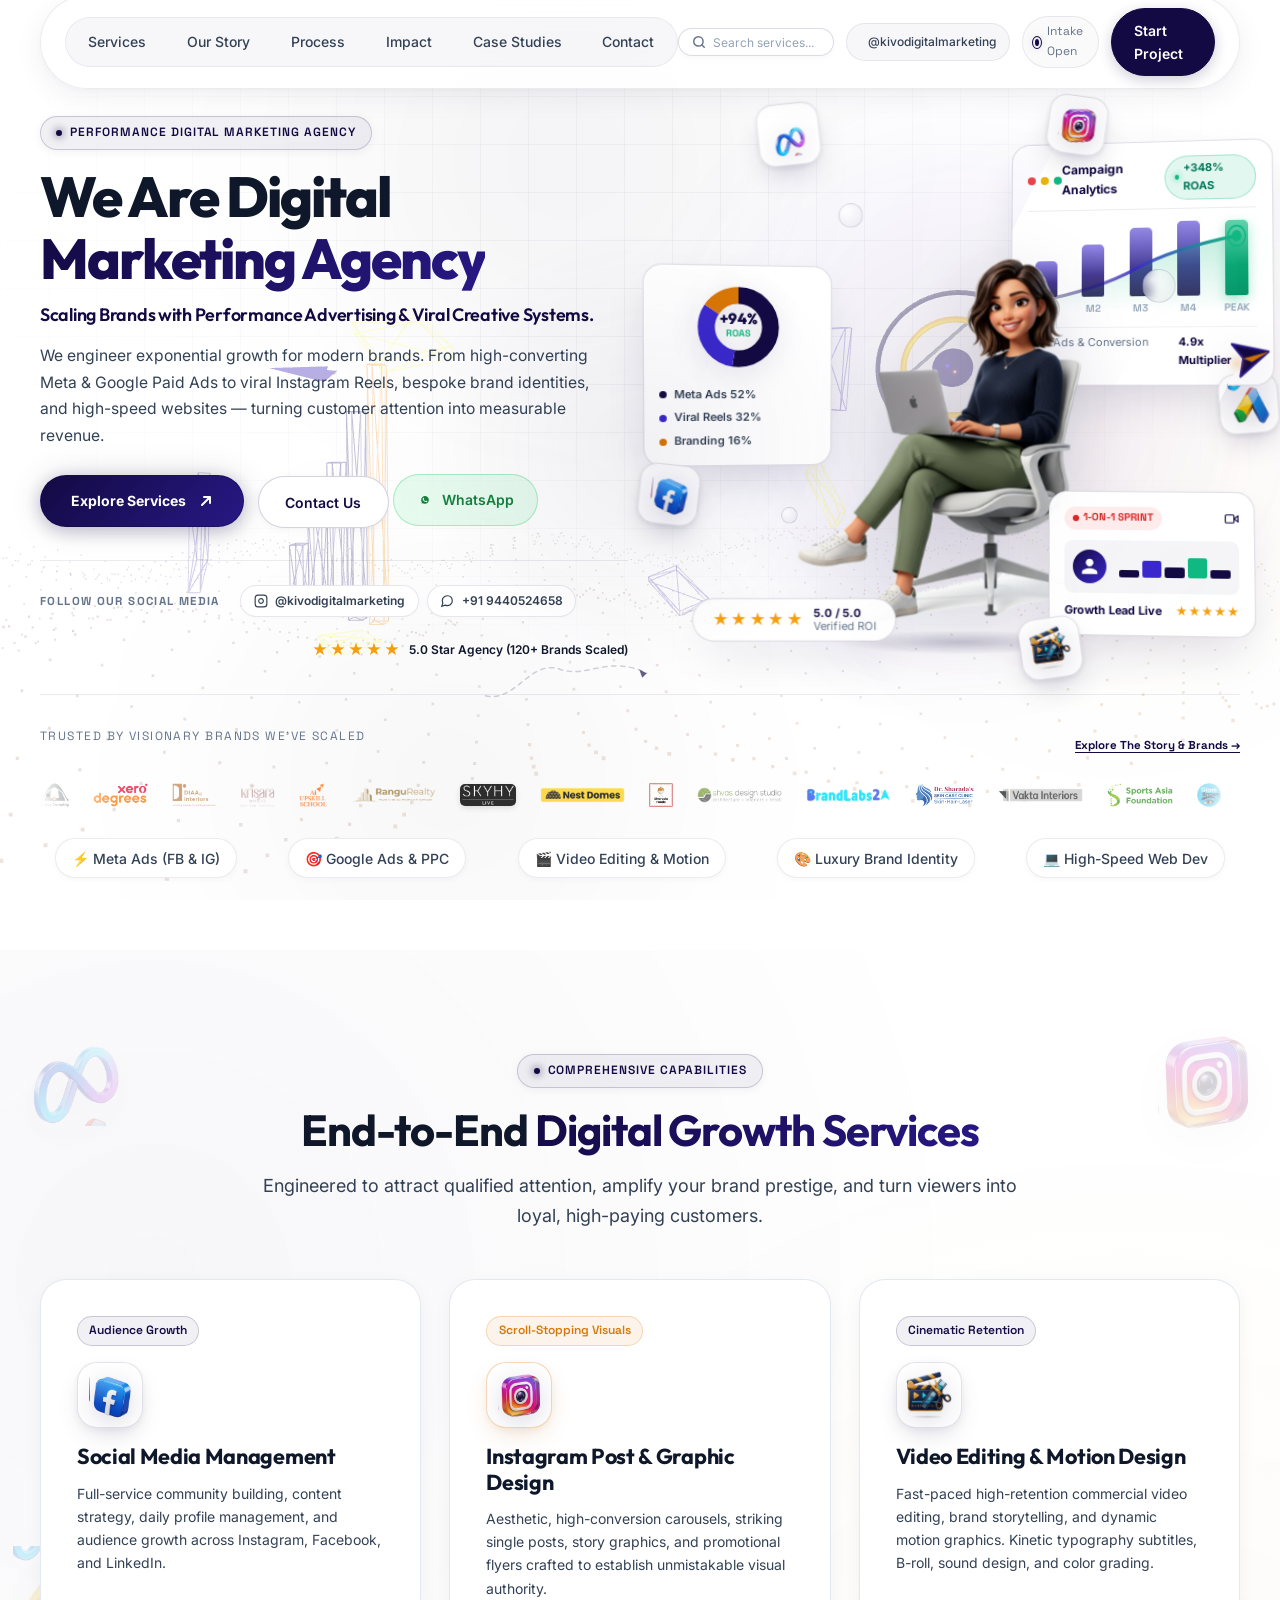
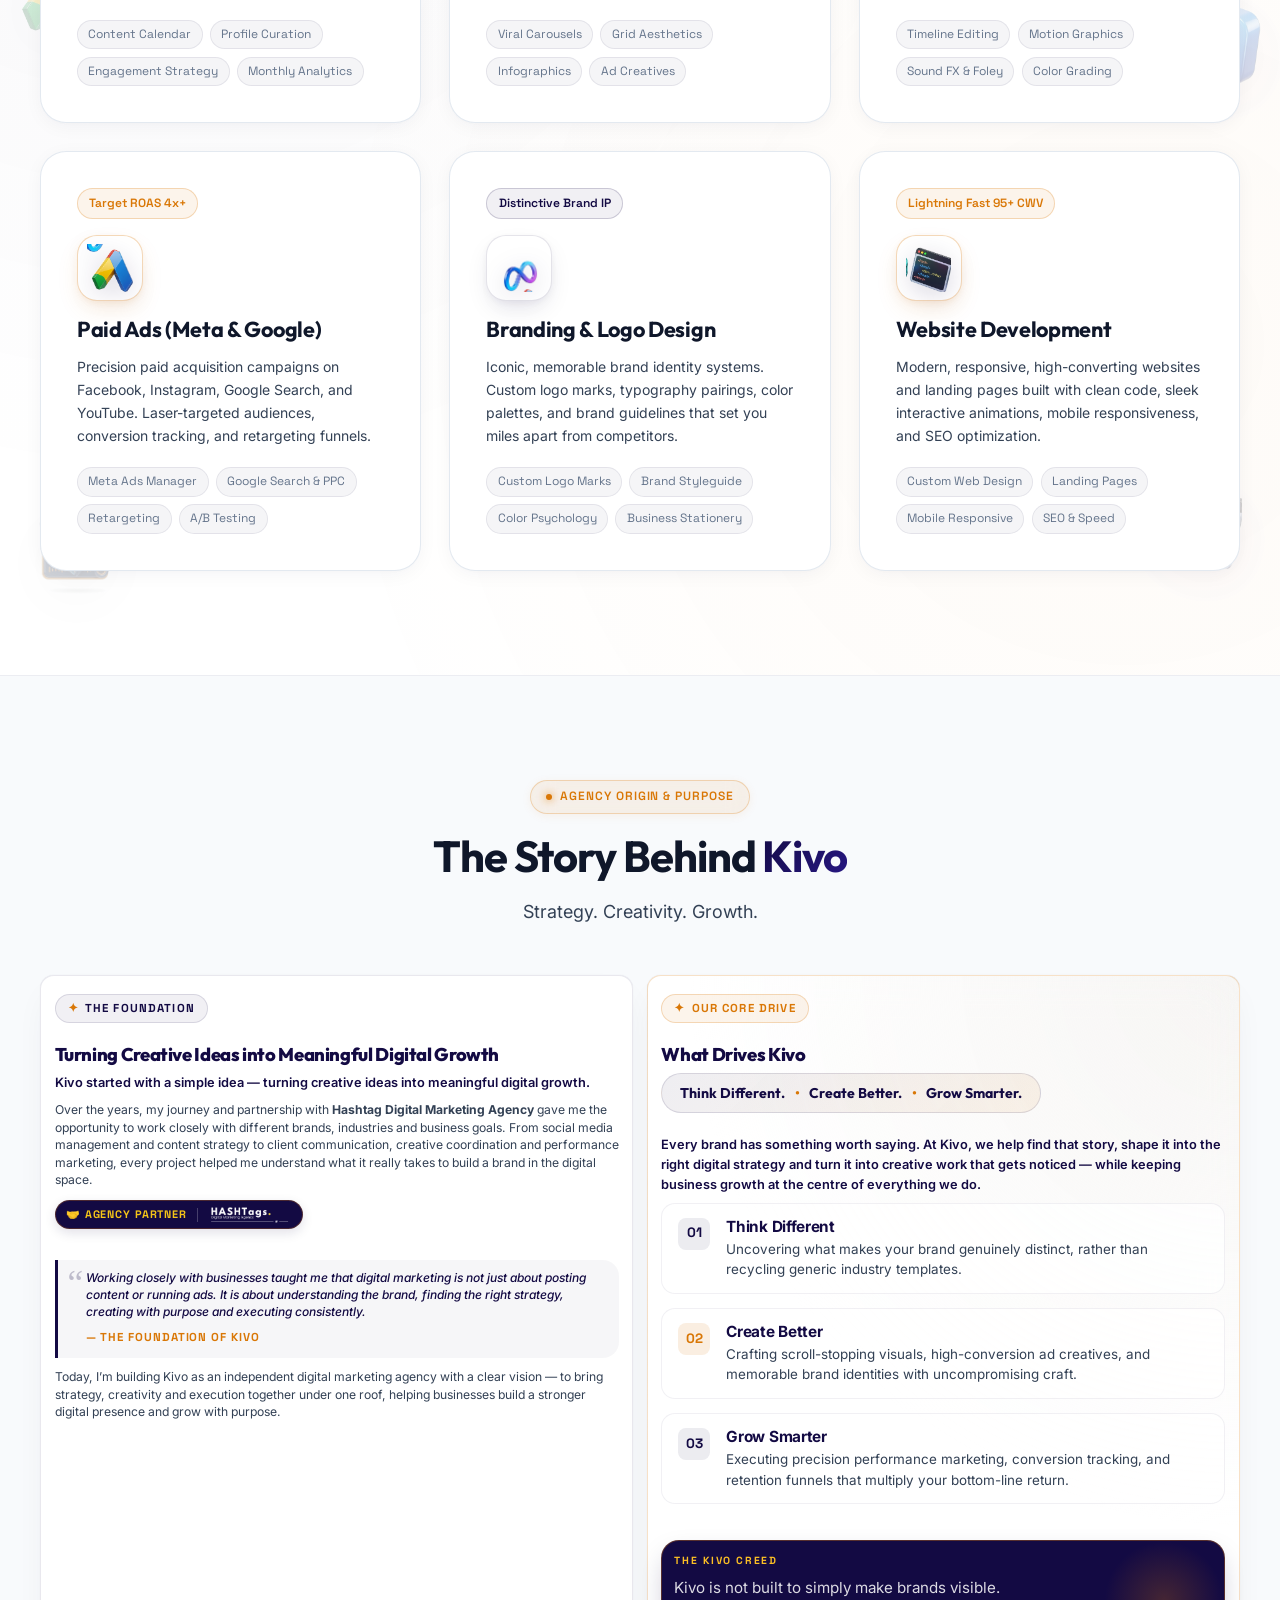
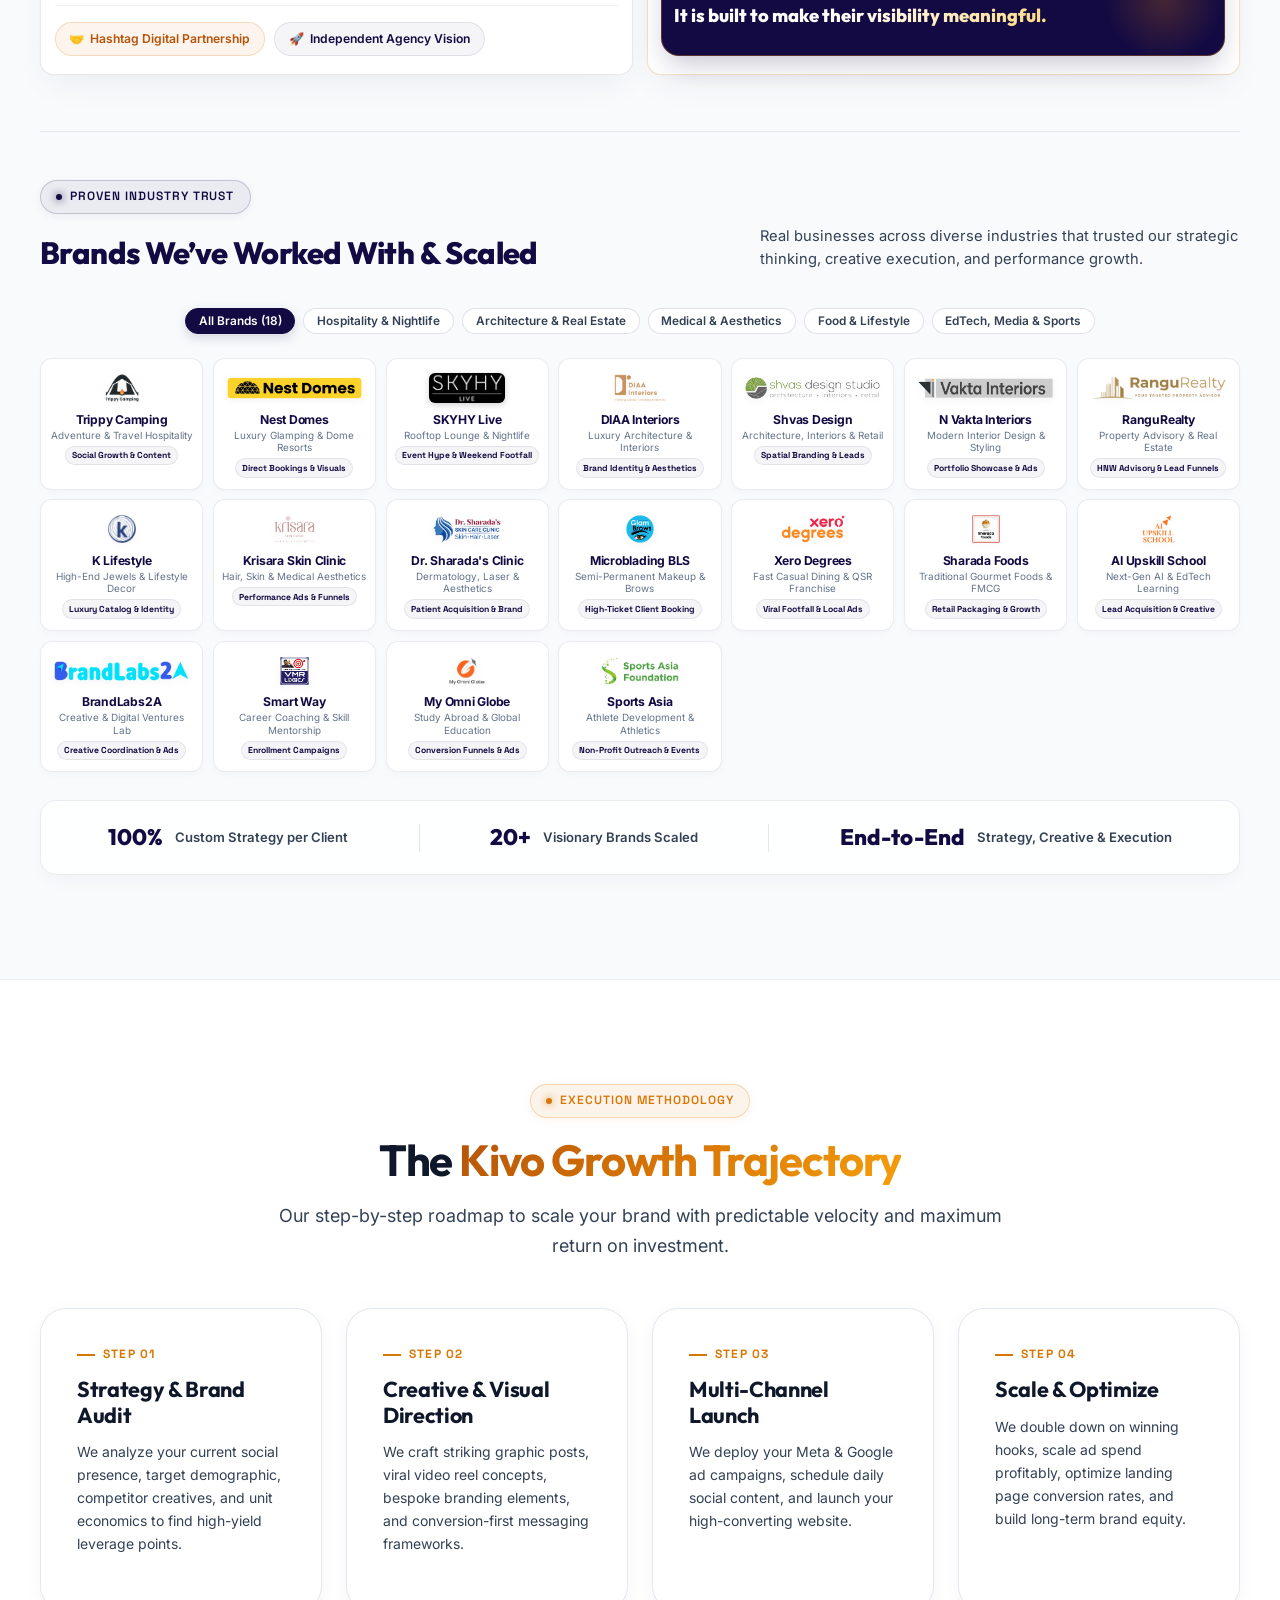
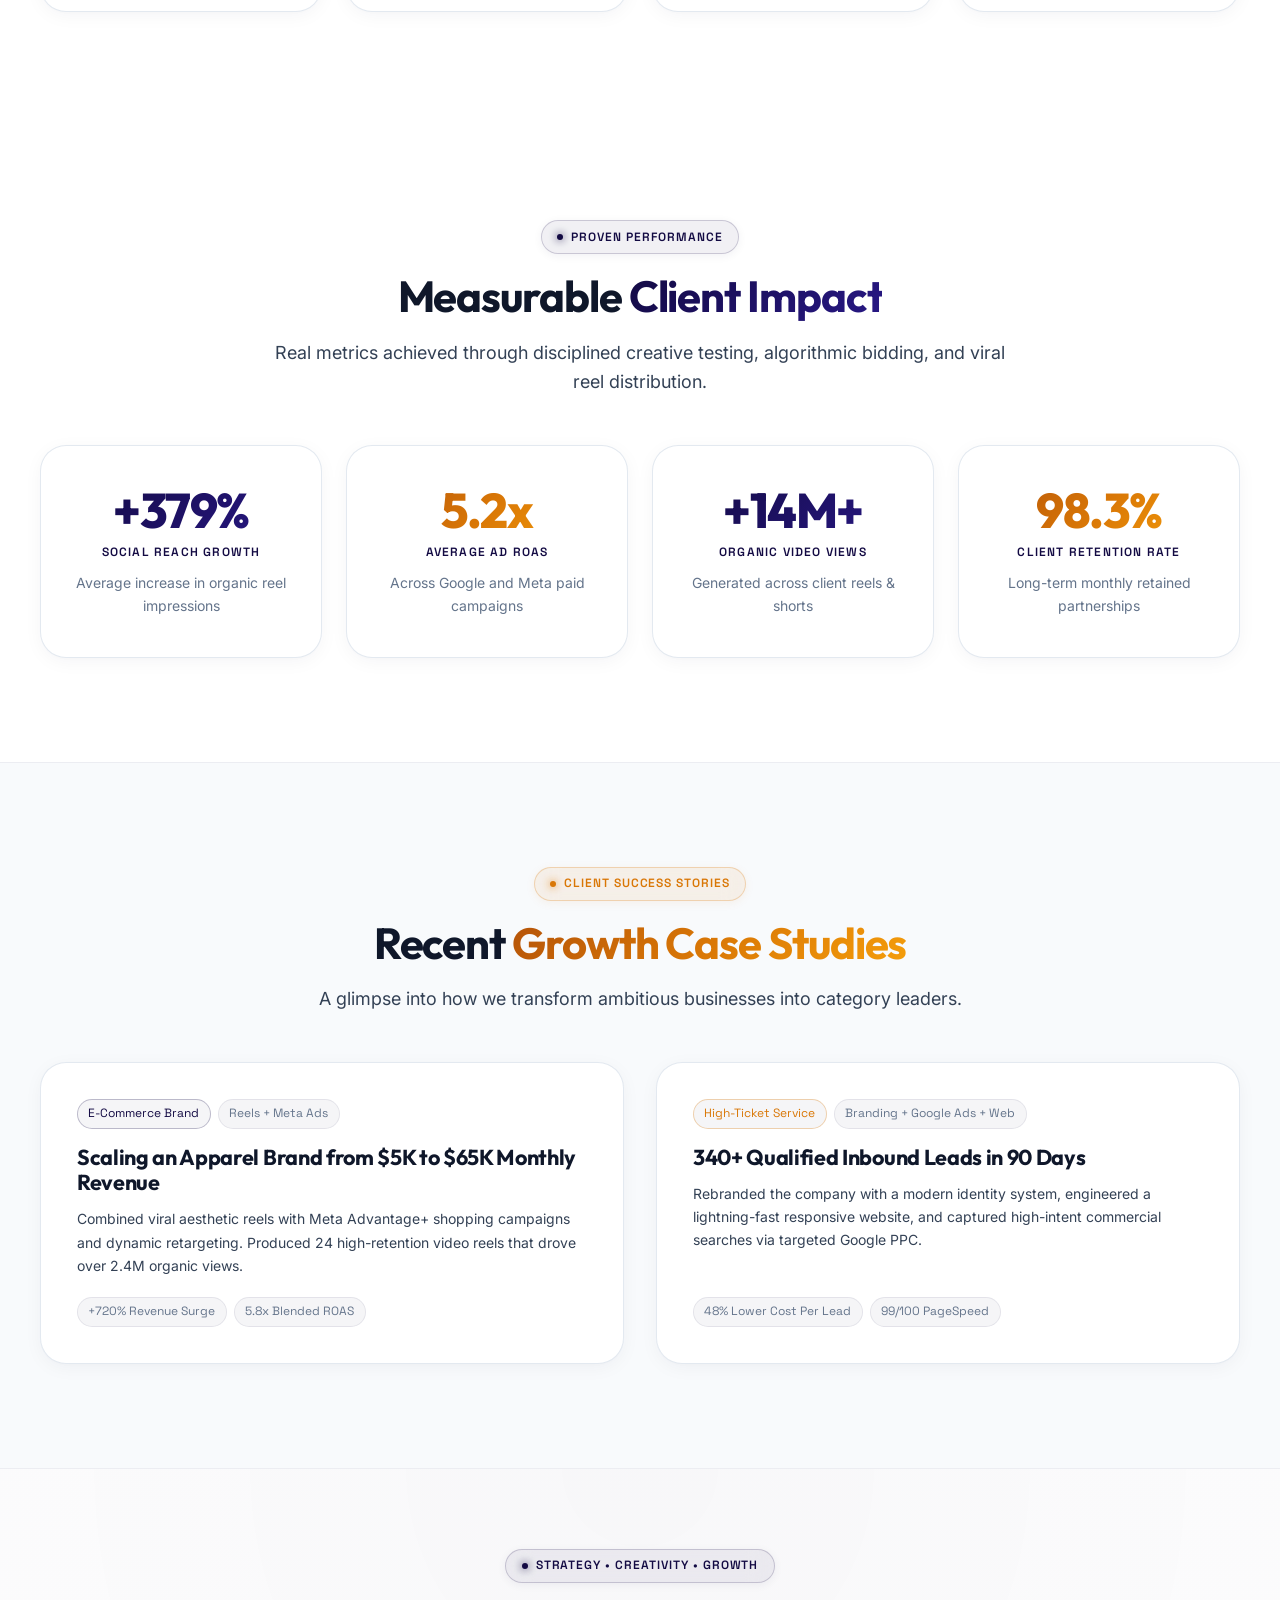
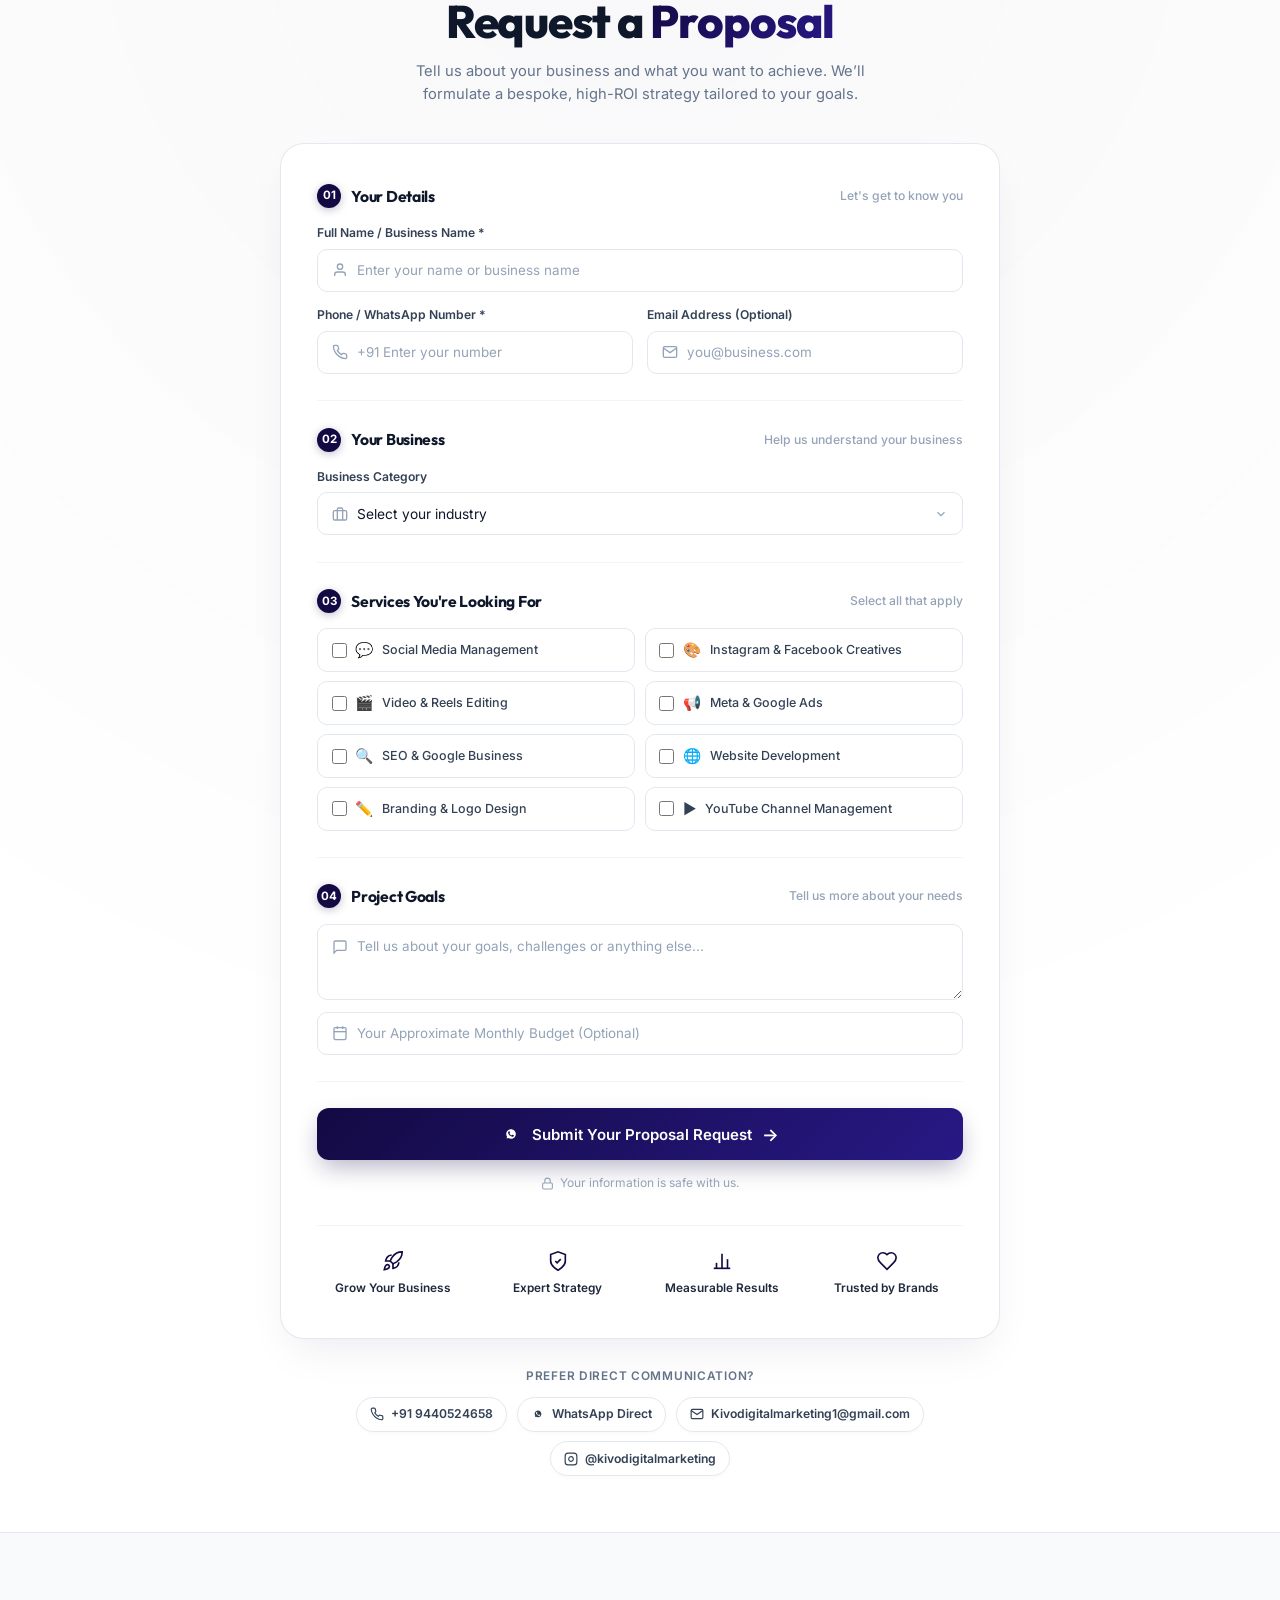
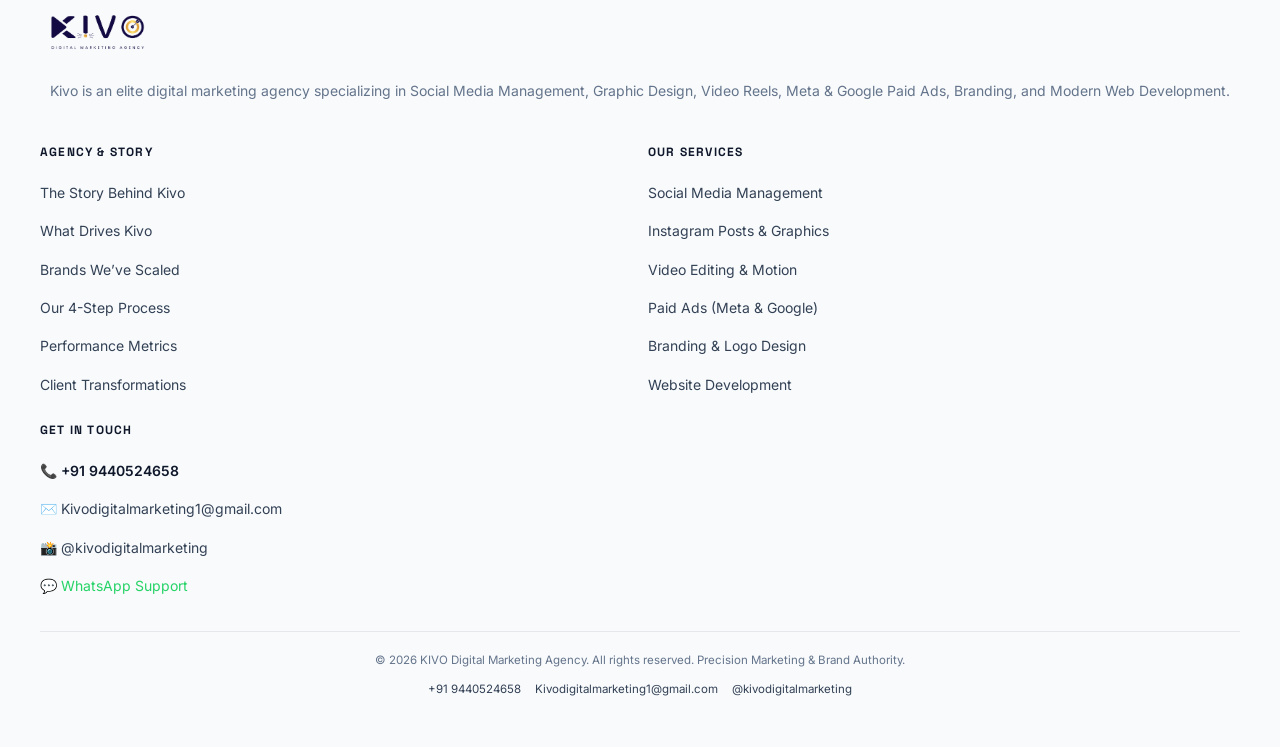
==== commit 6e1fd353: "Add files via upload" ====
--- a/index.html
+++ b/index.html
@@ -1580,10 +1580,10 @@
             <span class="hero-proof-label">Trusted By Visionary Brands We’ve Scaled</span>
             <a href="#story" class="hero-proof-link">Explore The Story &amp; Brands &rarr;</a>
           </div>
-          <!-- Real Client Logos Infinite Smooth Marquee (All 19 Brands in Micro Ratio) -->
+          <!-- Real Client Logos Infinite Smooth Marquee (All 18 Brands in Micro Ratio) -->
           <div class="hero-logos-marquee-wrapper">
             <div class="hero-logos-marquee-track">
-              <!-- Set 1 (All 19 Brands) -->
+              <!-- Set 1 (All 18 Brands) -->
               <div class="hero-client-logo-item" title="Trippy Camping"><img src="assets/clients/trippy-camping.png" alt="Trippy Camping"></div>
               <div class="hero-client-logo-item" title="Xero Degrees"><img src="assets/clients/xero-degrees.png" alt="Xero Degrees"></div>
               <div class="hero-client-logo-item" title="DIAA Interiors"><img src="assets/clients/diaa-interiors.png" alt="DIAA Interiors"></div>
@@ -1602,7 +1602,6 @@
               <div class="hero-client-logo-item" title="Smart Way"><img src="assets/clients/smart-way.png" alt="Smart Way"></div>
               <div class="hero-client-logo-item" title="My Omni Globe"><img src="assets/clients/my-omni-globe.png" alt="My Omni Globe"></div>
               <div class="hero-client-logo-item" title="K Lifestyle"><img src="assets/clients/k-lifestyle.png" alt="K Lifestyle"></div>
-              <div class="hero-client-logo-item" title="Hashtags Digital Marketing Agency"><img src="assets/clients/hashtag-agency.png" alt="Hashtags Digital Marketing Agency" class="dark-badge"></div>
 
               <!-- Set 2 (Seamless Infinite Duplicate) -->
               <div class="hero-client-logo-item" title="Trippy Camping" aria-hidden="true"><img src="assets/clients/trippy-camping.png" alt="Trippy Camping"></div>
@@ -1623,7 +1622,6 @@
               <div class="hero-client-logo-item" title="Smart Way" aria-hidden="true"><img src="assets/clients/smart-way.png" alt="Smart Way"></div>
               <div class="hero-client-logo-item" title="My Omni Globe" aria-hidden="true"><img src="assets/clients/my-omni-globe.png" alt="My Omni Globe"></div>
               <div class="hero-client-logo-item" title="K Lifestyle" aria-hidden="true"><img src="assets/clients/k-lifestyle.png" alt="K Lifestyle"></div>
-              <div class="hero-client-logo-item" title="Hashtags Digital Marketing Agency" aria-hidden="true"><img src="assets/clients/hashtag-agency.png" alt="Hashtags Digital Marketing Agency" class="dark-badge"></div>
             </div>
           </div>
 
@@ -1830,6 +1828,13 @@
                 Over the years, my journey and partnership with <strong>Hashtag Digital Marketing Agency</strong> gave me the opportunity to work closely with different brands, industries and business goals. From social media management and content strategy to client communication, creative coordination and performance marketing, every project helped me understand what it really takes to build a brand in the digital space.
               </p>
 
+              <!-- Minimalist Agency Partner Lockup -->
+              <div class="foundation-partner-minimal">
+                <span class="partner-minimal-label">🤝 Agency Partner</span>
+                <span class="partner-minimal-divider"></span>
+                <img src="assets/clients/hashtag-agency-transparent.png" alt="Hashtags Digital Marketing Agency" class="partner-minimal-logo">
+              </div>
+
               <!-- Strategic Insight Quote Box -->
               <div class="story-insight-quote-box">
                 <div class="quote-mark-icon">&ldquo;</div>
@@ -1940,7 +1945,7 @@
 
           <!-- Interactive Category Filter Pills -->
           <div class="client-filter-pills">
-            <button class="client-filter-btn active" data-filter="all">All Brands (19)</button>
+            <button class="client-filter-btn active" data-filter="all">All Brands (18)</button>
             <button class="client-filter-btn" data-filter="hospitality">Hospitality &amp; Nightlife</button>
             <button class="client-filter-btn" data-filter="luxury">Architecture &amp; Real Estate</button>
             <button class="client-filter-btn" data-filter="aesthetics">Medical &amp; Aesthetics</button>
@@ -1948,7 +1953,7 @@
             <button class="client-filter-btn" data-filter="tech">EdTech, Media &amp; Sports</button>
           </div>
 
-          <!-- All 19 Client Brand Cards Grid (Micro-Ratio Layout) -->
+          <!-- All 18 Client Brand Cards Grid (Micro-Ratio Layout) -->
           <div class="client-brands-grid">
             
             <!-- 1. Trippy Camping -->
@@ -2164,18 +2169,6 @@
                 <h4 class="client-brand-name">Sports Asia</h4>
                 <span class="client-industry-tag">Athlete Development &amp; Athletics</span>
                 <span class="client-deliverable-pill">Non-Profit Outreach &amp; Events</span>
-              </div>
-            </div>
-
-            <!-- 19. Hashtags Digital Marketing Agency -->
-            <div class="client-brand-card" data-category="tech">
-              <div class="client-logo-box">
-                <img src="assets/clients/hashtag-agency.png" alt="Hashtags Digital Marketing Agency" class="client-logo-img dark-badge">
-              </div>
-              <div class="client-card-info">
-                <h4 class="client-brand-name">Hashtags Agency</h4>
-                <span class="client-industry-tag">Digital Marketing &amp; Strategy</span>
-                <span class="client-deliverable-pill">Agency Partner &amp; Growth</span>
               </div>
             </div>
 
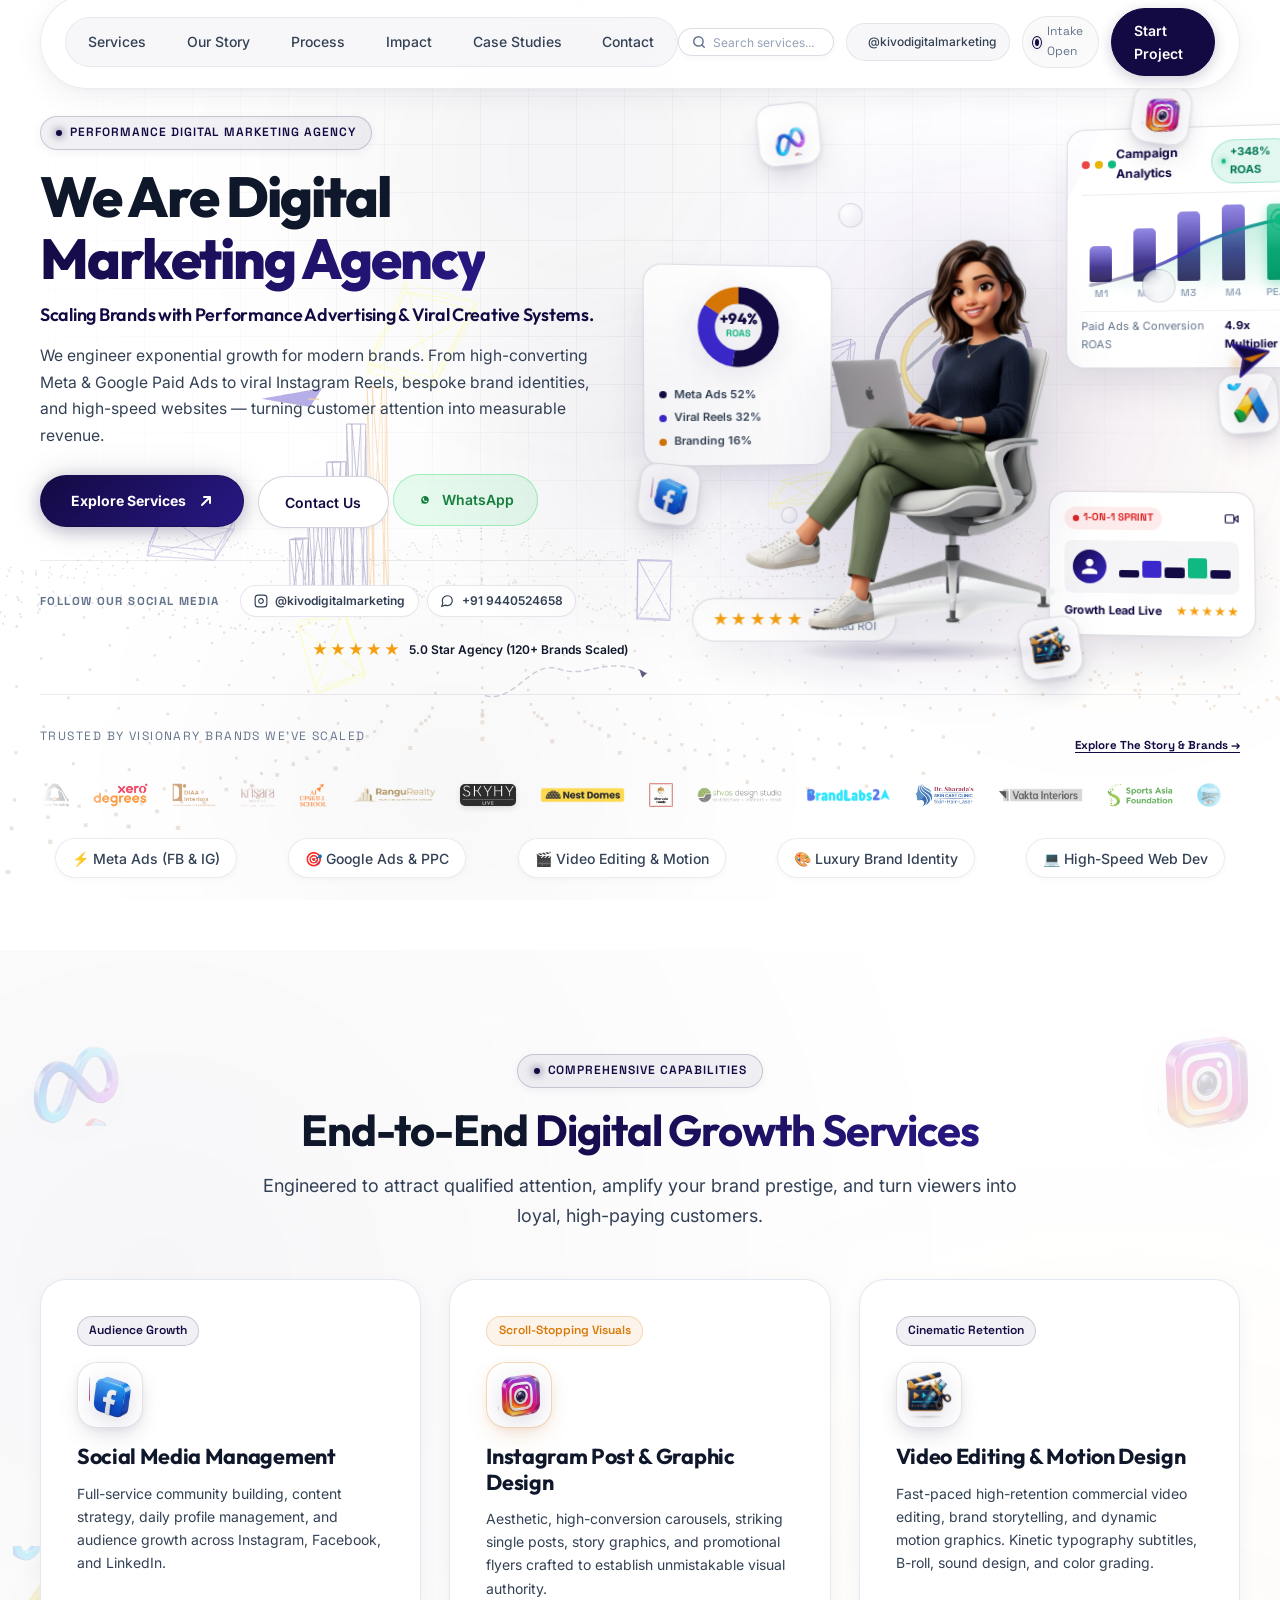
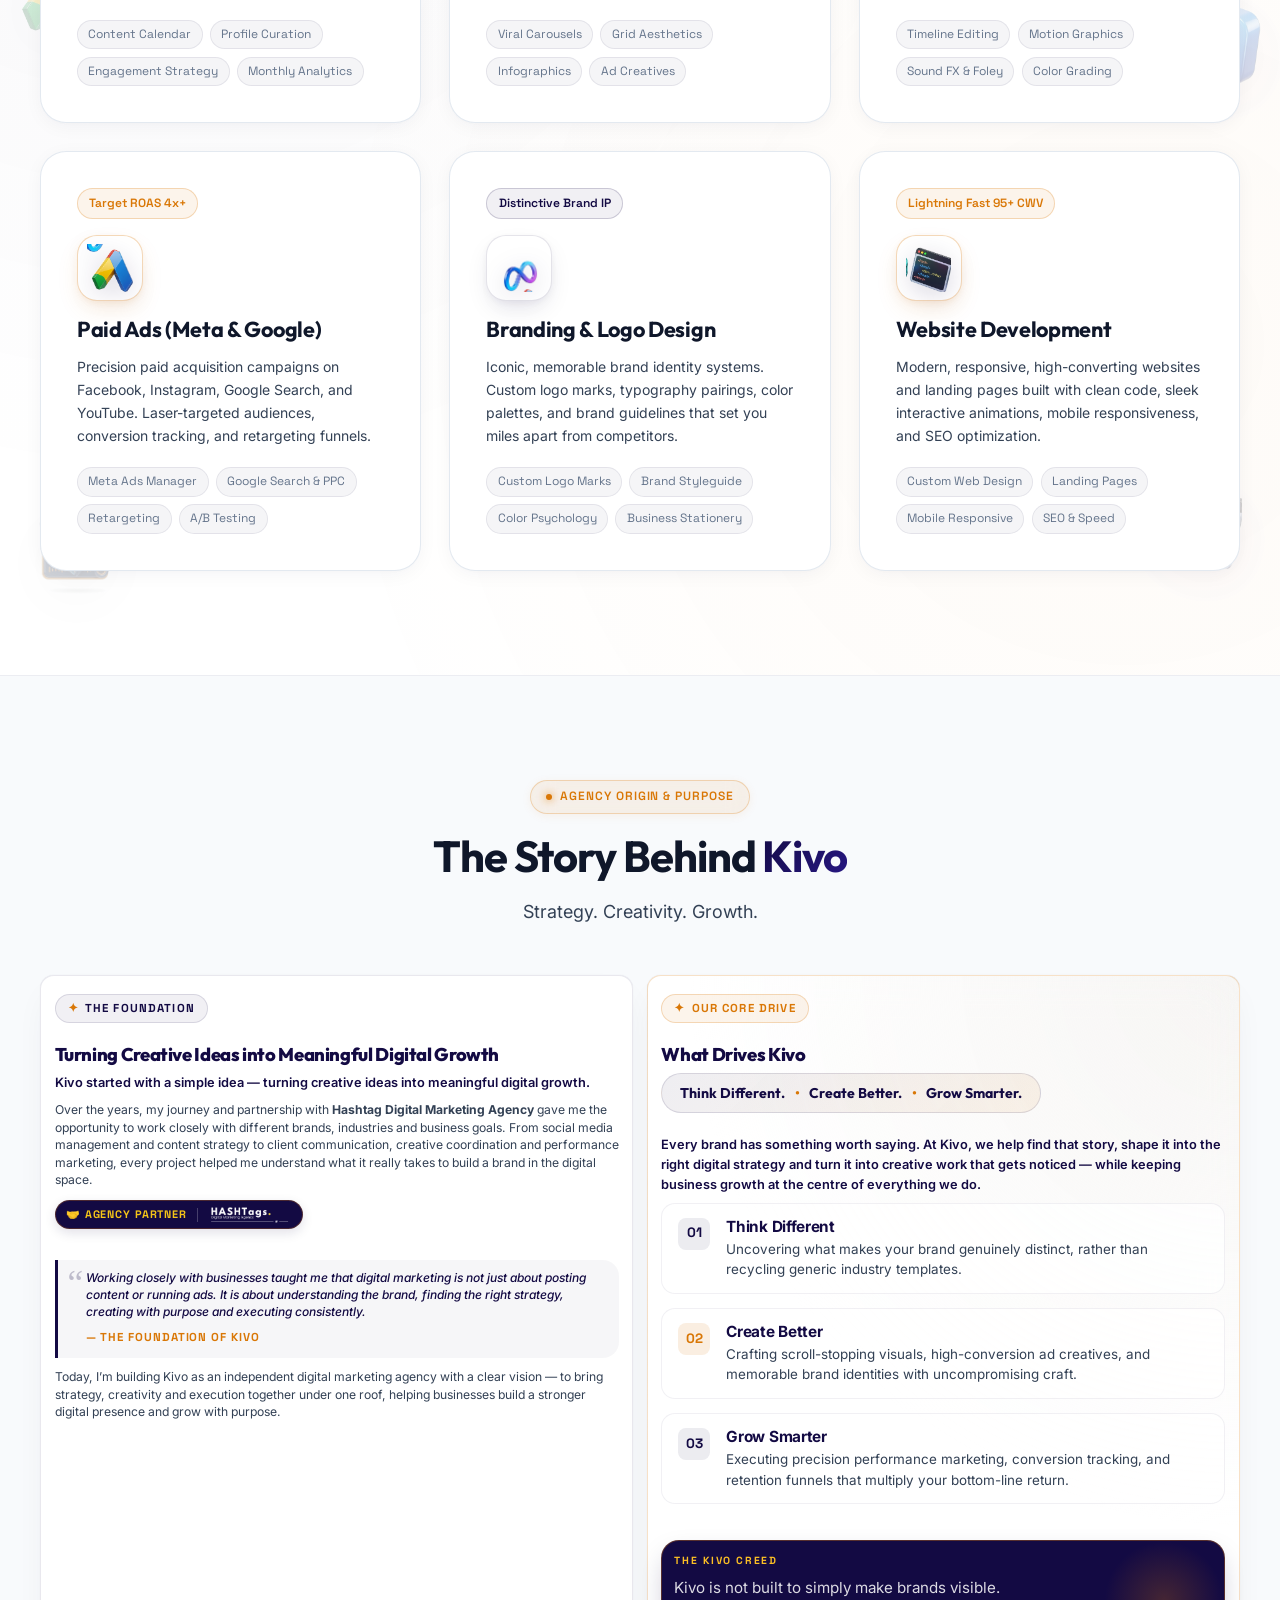
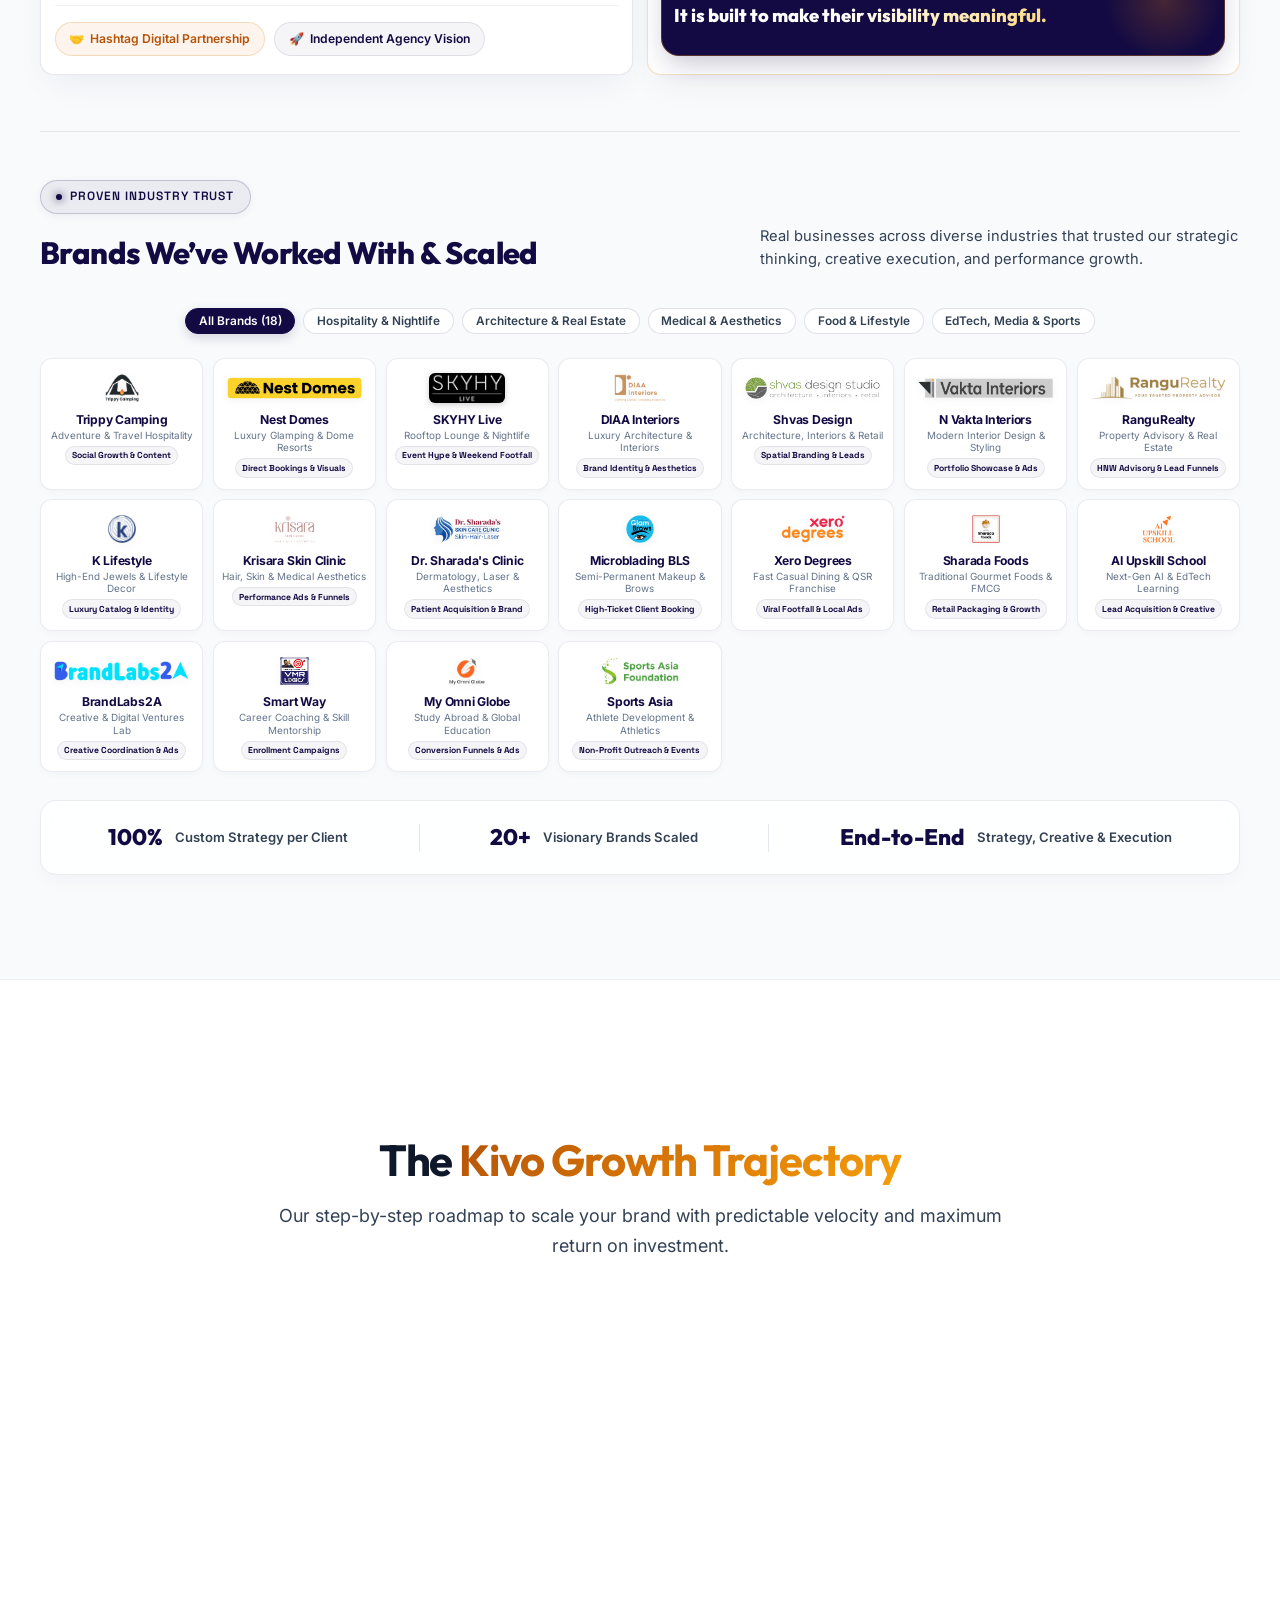
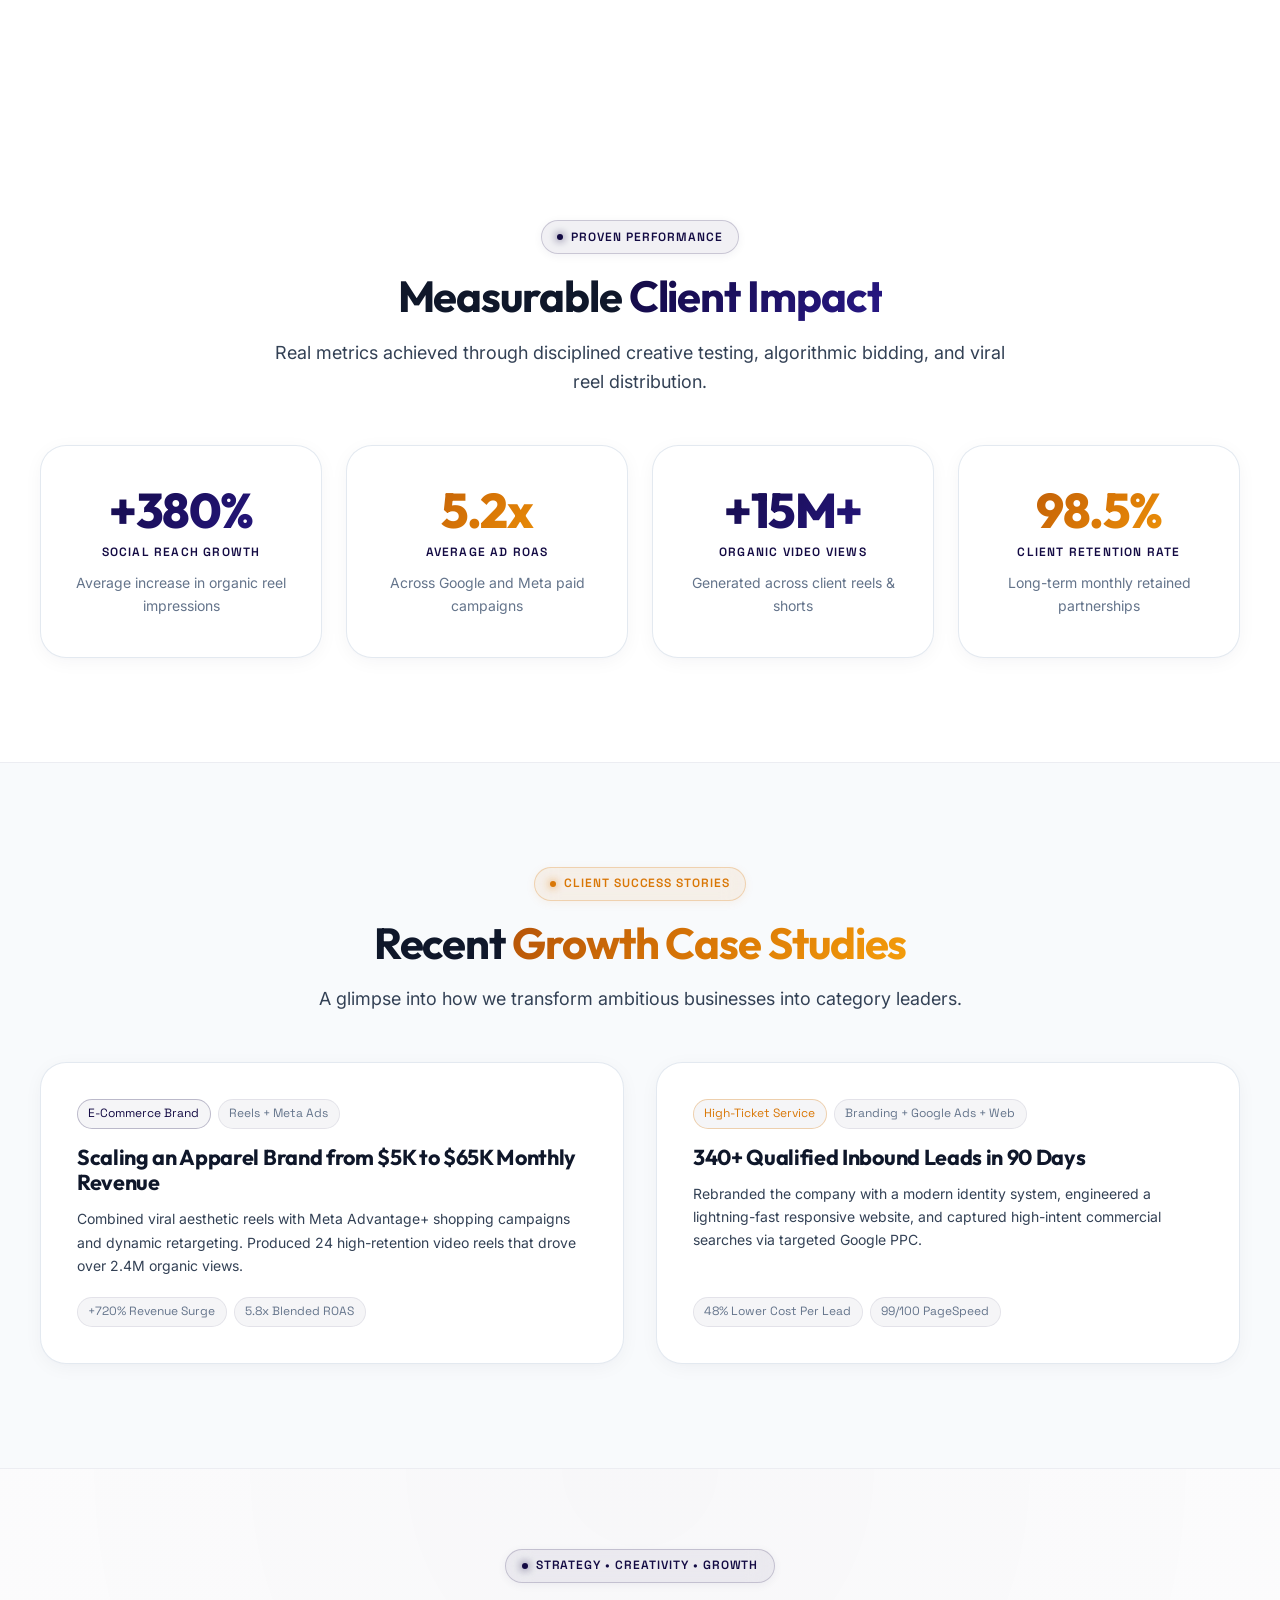
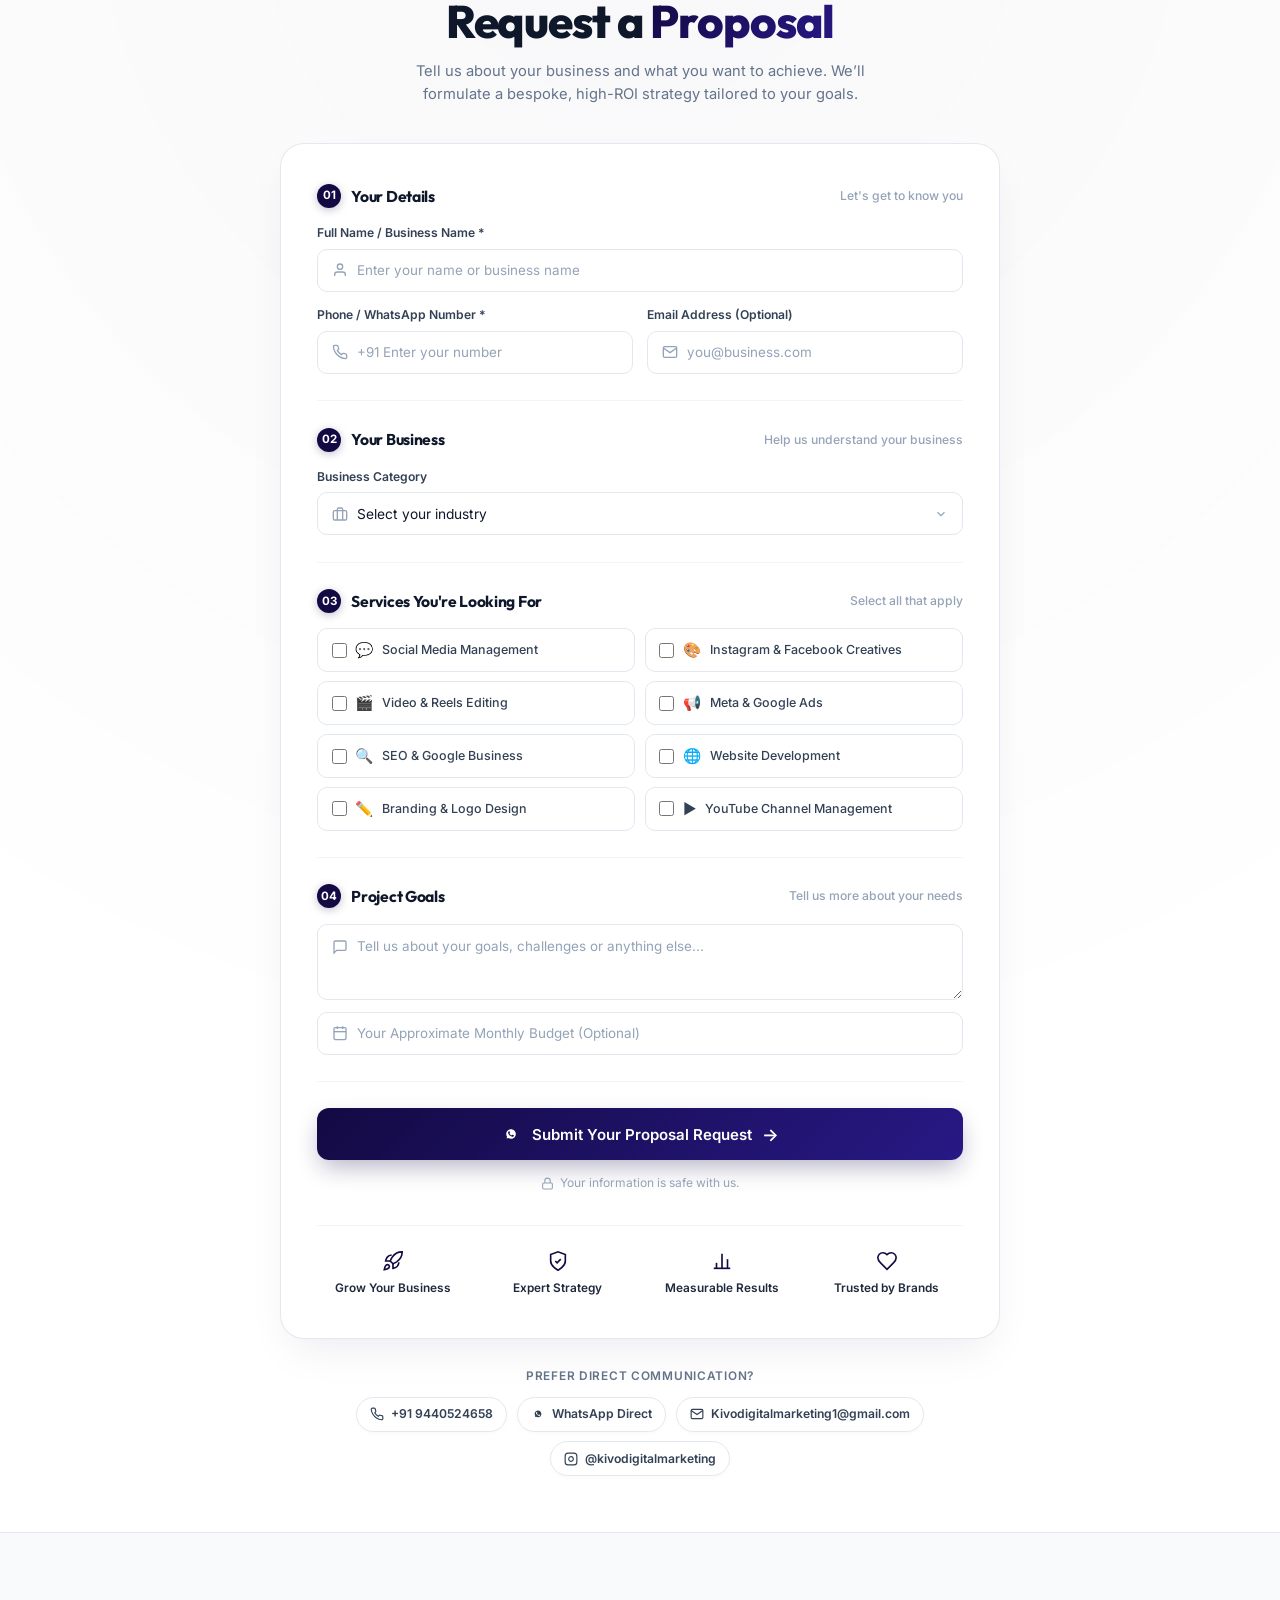
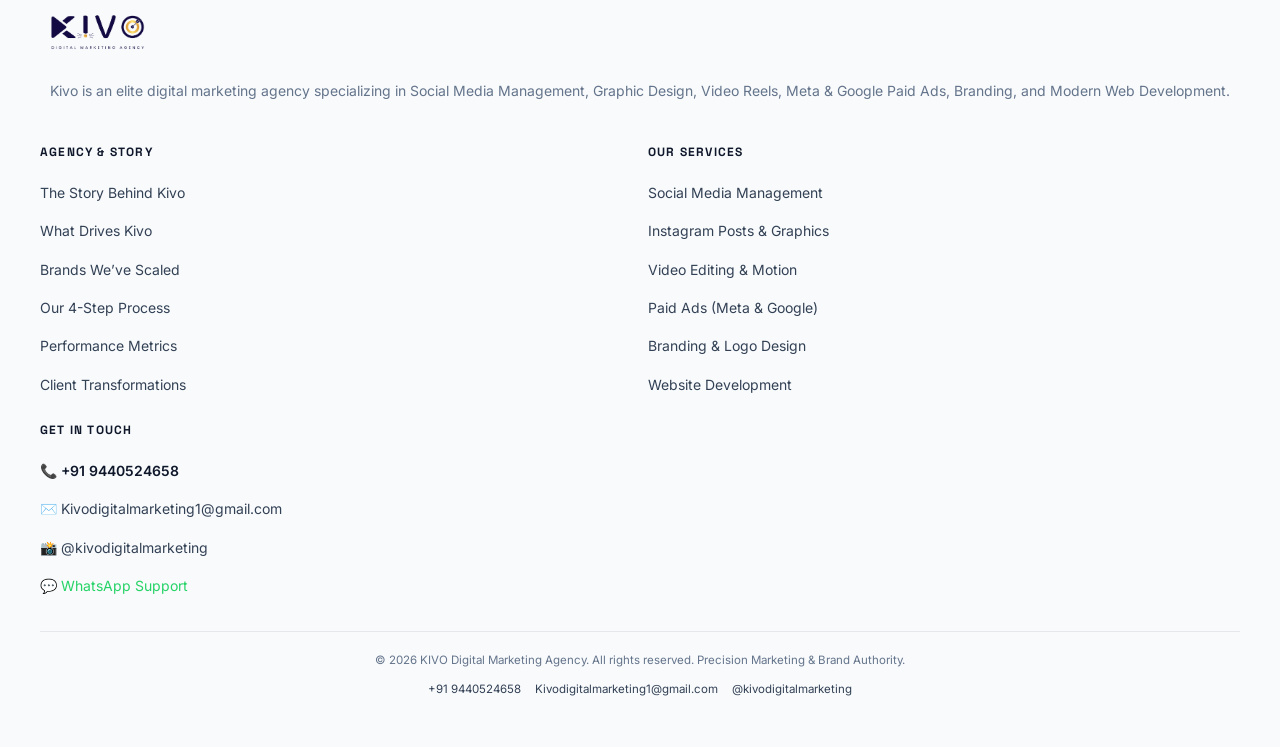
==== commit 9df8b1fc: "Add files via upload" ====
--- a/index.html
+++ b/index.html
@@ -18,7 +18,7 @@
   <link href="https://fonts.googleapis.com/css2?family=Inter:wght@300;400;500;600;700&family=Outfit:wght@500;600;700;800;900&family=Space+Grotesk:wght@500;600;700&display=swap" rel="stylesheet">
 
   <!-- Stylesheets with Cache Buster -->
-  <link rel="stylesheet" href="css/style.css?v=4.0">
+  <link rel="stylesheet" href="css/style.css?v=4.1">
 
   <!-- Mobile Critical Responsive Alignment & Viewport Fit Rules -->
   <style id="mobile-perfect-overrides">
@@ -229,11 +229,11 @@
       .marketer-character {
         position: absolute !important;
         bottom: 0px !important;
-        left: 50% !important;
+        left: 45% !important;
         transform: translateX(-50%) !important;
         width: 195px !important;
         max-width: 78% !important;
-        z-index: 12 !important;
+        z-index: 25 !important;
         display: flex !important;
         flex-direction: column !important;
         align-items: center !important;
@@ -246,7 +246,7 @@
         max-height: 320px !important;
         object-fit: contain !important;
         position: relative !important;
-        z-index: 12 !important;
+        z-index: 25 !important;
         filter: drop-shadow(0 12px 24px rgba(19, 10, 67, 0.2)) !important;
       }
 
